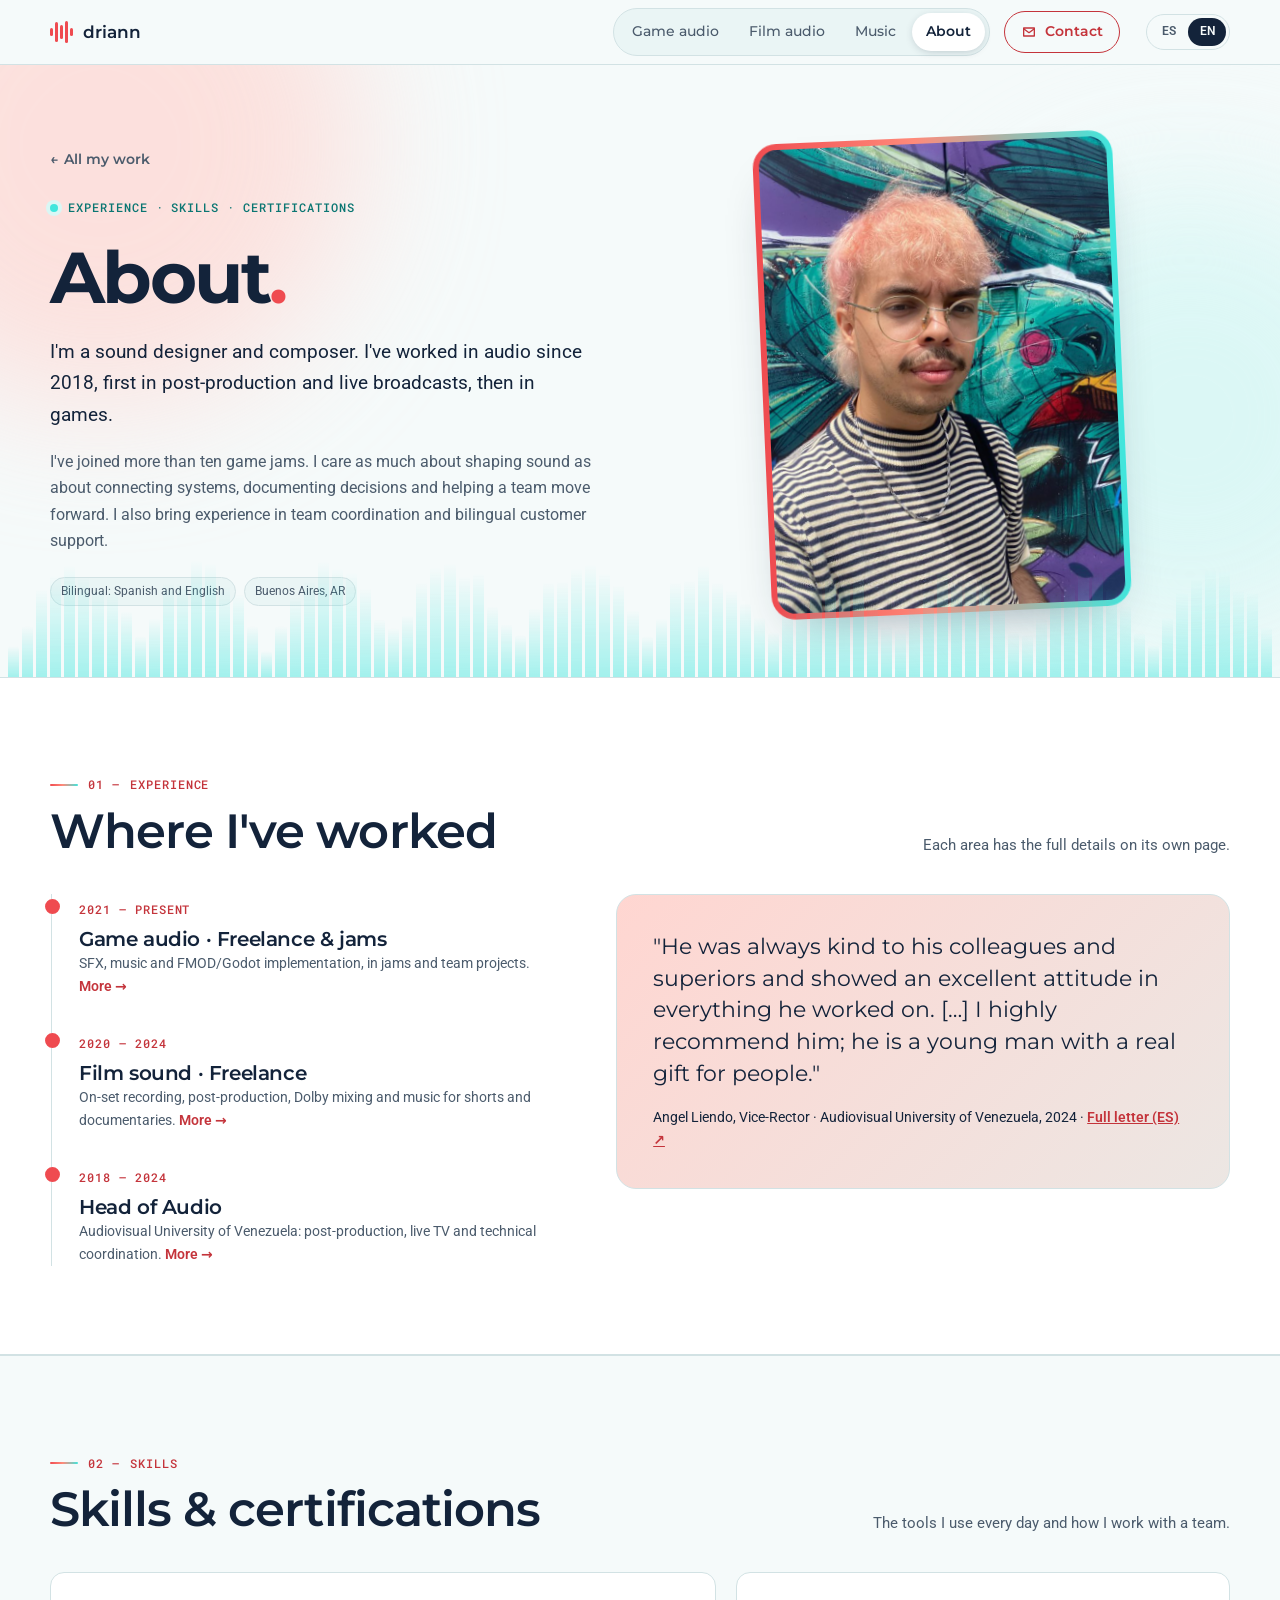
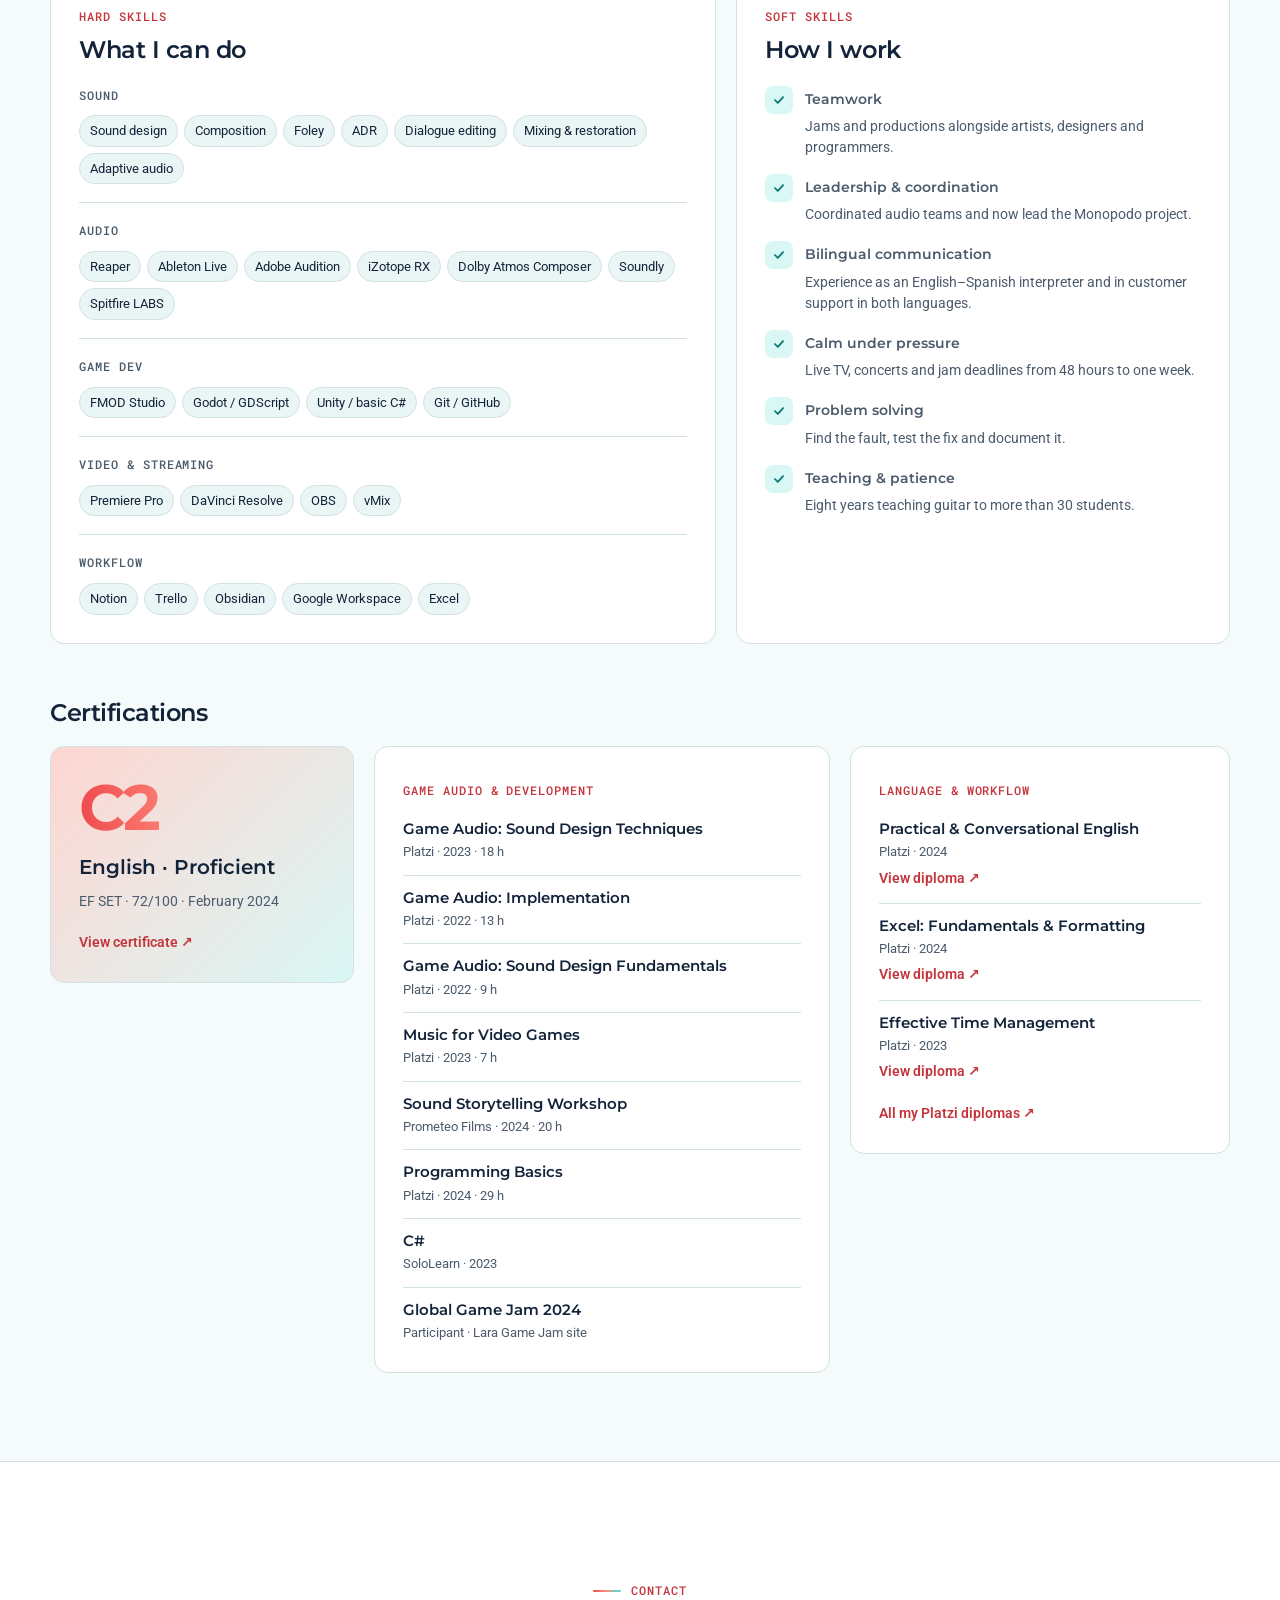
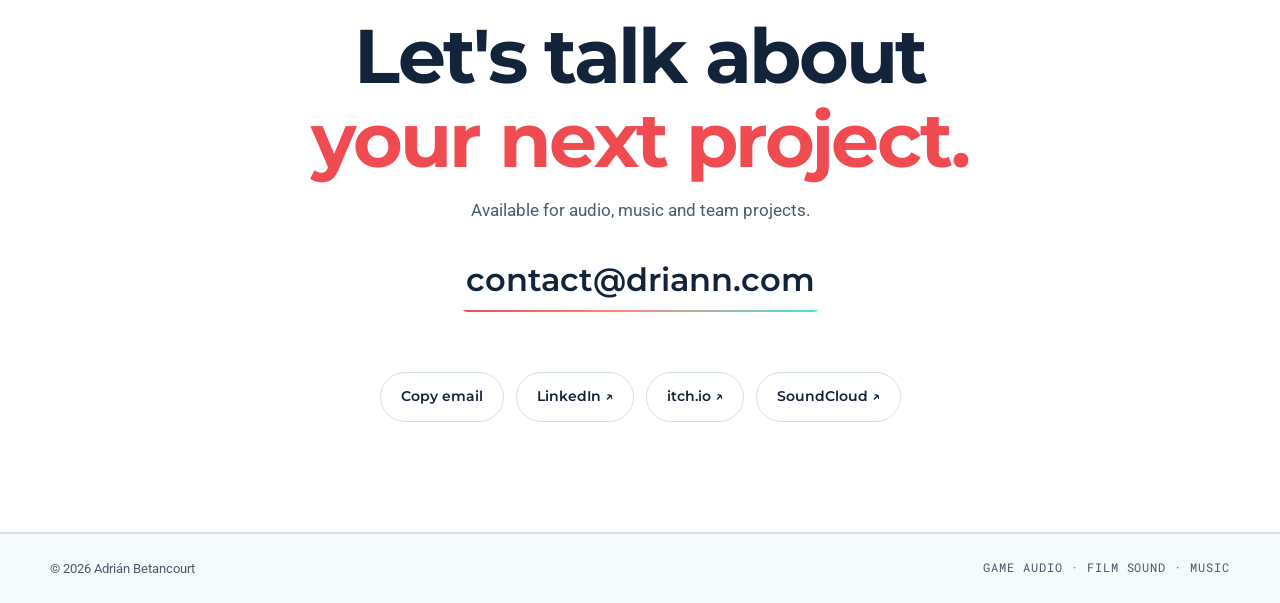
==== about/index.html @ 9e38b163 "Fix unverified award claim and freelance film dates Co-Authored-By: Claude Opus 5.5 <noreply@anthrop" ====
<!doctype html>
<html lang="es" data-lang="es">
<head>
<meta charset="utf-8">
<meta name="viewport" content="width=device-width, initial-scale=1">
<meta name="color-scheme" content="light">
<meta name="theme-color" content="#f5fafa">
<meta name="referrer" content="strict-origin-when-cross-origin">
<title>About — Adrián Betancourt</title>
<meta name="description" content="About Adrián Betancourt: sound designer and composer since 2018. Experience, skills and certifications.">
<meta property="og:title" content="About — Adrián Betancourt">
<meta property="og:description" content="Sound designer and composer: experience, skills and certifications.">
<meta property="og:image" content="https://driann.com/assets/adrian.jpg">
<meta property="og:type" content="profile">
<link rel="icon" href="data:image/svg+xml,%3Csvg xmlns='http://www.w3.org/2000/svg' viewBox='0 0 32 32'%3E%3Crect width='32' height='32' rx='7' fill='%23ef4b50'/%3E%3Cg fill='%23ffffff'%3E%3Crect x='7' y='13' width='3' height='6' rx='1.5'/%3E%3Crect x='12' y='8' width='3' height='16' rx='1.5'/%3E%3Crect x='17' y='11' width='3' height='10' rx='1.5'/%3E%3Crect x='22' y='14' width='3' height='4' rx='1.5'/%3E%3C/g%3E%3C/svg%3E">
<link rel="preconnect" href="https://fonts.googleapis.com">
<link rel="preconnect" href="https://fonts.gstatic.com" crossorigin>
<link href="https://fonts.googleapis.com/css2?family=Montserrat:wght@500;600;700;800&family=Roboto:wght@400;500;700&family=Roboto+Mono:wght@400;500&display=swap" rel="stylesheet">
<script>
  (function () {
    var lang;
    try { lang = localStorage.getItem('lang'); } catch (e) {}
    if (lang !== 'es' && lang !== 'en') lang = /^es/i.test(navigator.language || '') ? 'es' : 'en';
    document.documentElement.setAttribute('data-lang', lang);
    document.documentElement.setAttribute('lang', lang);
  })();
</script>
<link rel="stylesheet" href="../assets/site.css?v=20261028c">
<link rel="stylesheet" href="../assets/motion.css?v=20261028c">
</head>
<body>
<script>document.documentElement.classList.add('js');</script>
<a class="skip" href="#experience"><span class="es">Saltar al contenido</span><span class="en">Skip to content</span></a>

<header class="site-header">
  <div class="wrap header-inner">
    <a class="brand" href="../" aria-label="Adrián Betancourt — home">
      <span class="brand-mark" aria-hidden="true"><i style="height:40%"></i><i style="height:90%"></i><i style="height:60%"></i><i style="height:100%"></i><i style="height:35%"></i></span>
      driann
    </a>
    <div class="header-tools">
      <nav class="nav" id="nav" aria-label="Main">
        <div class="nav-pages">
          <a href="../game-audio/">Game audio</a>
          <a href="../film-audio/"><span class="es">Audio para cine</span><span class="en">Film audio</span></a>
          <a href="../music/"><span class="es">Música</span><span class="en">Music</span></a>
          <a href="../about/" aria-current="page"><span class="es">Sobre mí</span><span class="en">About</span></a>
        </div>
        <a class="nav-cta" href="#contact"><svg viewBox="0 0 24 24" aria-hidden="true"><path d="M4 6h16v12H4z" fill="none" stroke="currentColor" stroke-width="2" stroke-linejoin="round"/><path d="M4 7l8 6 8-6" fill="none" stroke="currentColor" stroke-width="2" stroke-linejoin="round"/></svg><span class="es">Contacto</span><span class="en">Contact</span></a>
      </nav>
      <div class="lang" role="group" aria-label="Language / Idioma">
        <button type="button" data-set-lang="es" aria-pressed="false">ES</button>
        <button type="button" data-set-lang="en" aria-pressed="false">EN</button>
      </div>
      <button class="menu-btn" type="button" aria-controls="nav" aria-expanded="false" aria-label="Menu"><span></span><span></span><span></span></button>
    </div>
  </div>
</header>

<main id="top">

  <div class="hero">
    <div class="wrap hero-grid about-hero">
      <div>
        <a class="back" href="../">← <span class="es">Todo mi trabajo</span><span class="en">All my work</span></a>
        <div class="page-head about-copy" style="padding:20px 0 0">
          <div class="eyebrow mono">Experience · Skills · Certifications</div>
          <h1><span class="es">Sobre mí</span><span class="en">About</span><span class="accent">.</span></h1>
          <p class="lead"><span class="es">Soy diseñador sonoro y compositor. Trabajo en audio desde 2018: primero en postproducción y transmisiones en vivo, y después en videojuegos.</span><span class="en">I'm a sound designer and composer. I've worked in audio since 2018, first in post-production and live broadcasts, then in games.</span></p>
          <p><span class="es">Participé en más de diez game jams. Me interesa tanto dar forma al sonido como conectar sistemas, documentar decisiones y ayudar a que un equipo avance. Además tengo experiencia en coordinación de equipos y atención al cliente bilingüe.</span><span class="en">I've joined more than ten game jams. I care as much about shaping sound as about connecting systems, documenting decisions and helping a team move forward. I also bring experience in team coordination and bilingual customer support.</span></p>
          <div class="facts">
            <span class="tag"><span class="es">Bilingüe: español e inglés</span><span class="en">Bilingual: Spanish and English</span></span>
            <span class="tag">Buenos Aires, AR</span>
          </div>
        </div>
      </div>
      <div>
        <figure class="portrait portrait-lg">
          <img src="../assets/adrian.jpg" width="720" height="960" alt="Adrián Betancourt, with pink hair and round glasses, in front of a colorful mural">
        </figure>
      </div>
    </div>
    <div class="wave" id="wave" aria-hidden="true"></div>
  </div>

  <!-- Experience -->
  <section id="experience" class="band">
    <div class="wrap">
      <div class="section-head reveal">
        <div>
          <span class="mono kicker">01 — <span class="es">Experiencia</span><span class="en">Experience</span></span>
          <h2><span class="es">Dónde he trabajado</span><span class="en">Where I've worked</span></h2>
        </div>
        <p><span class="es">Cada área tiene los detalles completos en su propia página.</span><span class="en">Each area has the full details on its own page.</span></p>
      </div>
      <div class="about">
        <div class="timeline">
          <div class="job reveal">
            <time class="mono"><span class="es">2021 — hoy</span><span class="en">2021 — present</span></time>
            <h3><span class="es">Audio para videojuegos · Freelance y jams</span><span class="en">Game audio · Freelance & jams</span></h3>
            <div class="org"><span class="es">SFX, música e implementación con FMOD y Godot, en jams y proyectos en equipo.</span><span class="en">SFX, music and FMOD/Godot implementation, in jams and team projects.</span> <a href="../game-audio/#experience" style="color:var(--accent-ink);font-weight:600;text-decoration:none"><span class="es">Ver más →</span><span class="en">More →</span></a></div>
          </div>
          <div class="job reveal">
            <time class="mono">2020 — 2024</time>
            <h3><span class="es">Sonido para cine · Freelance</span><span class="en">Film sound · Freelance</span></h3>
            <div class="org"><span class="es">Grabación en set, postproducción, mezcla Dolby y música para cortos y documentales.</span><span class="en">On-set recording, post-production, Dolby mixing and music for shorts and documentaries.</span> <a href="../film-audio/#experience" style="color:var(--accent-ink);font-weight:600;text-decoration:none"><span class="es">Ver más →</span><span class="en">More →</span></a></div>
          </div>
          <div class="job reveal">
            <time class="mono">2018 — 2024</time>
            <h3><span class="es">Jefe de Audio</span><span class="en">Head of Audio</span></h3>
            <div class="org"><span class="es">Universidad Audiovisual de Venezuela: postproducción, TV en vivo y coordinación técnica.</span><span class="en">Audiovisual University of Venezuela: post-production, live TV and technical coordination.</span> <a href="../film-audio/#experience" style="color:var(--accent-ink);font-weight:600;text-decoration:none"><span class="es">Ver más →</span><span class="en">More →</span></a></div>
          </div>
        </div>
        <div>
          <figure class="quote reveal" style="margin-top:0">
        <blockquote>
          <span class="es">«El trato con sus compañeros y superiores siempre fue amable y mostró una excelente disposición en todo cuanto desarrollaba. […] Lo recomiendo ampliamente, ya que es un joven con don de gente.»</span>
          <span class="en">"He was always kind to his colleagues and superiors and showed an excellent attitude in everything he worked on. […] I highly recommend him; he is a young man with a real gift for people."</span>
        </blockquote>
        <figcaption>
          <span class="es">Angel Liendo, Vicerrector · Universidad Audiovisual de Venezuela, 2024 · </span><span class="en">Angel Liendo, Vice-Rector · Audiovisual University of Venezuela, 2024 · </span>
          <a href="https://drive.google.com/file/d/1dNSRsVSnnZtnG9VpDo7w1AXEGUKHSeKX/view?usp=sharing" target="_blank" rel="noopener"><span class="es">Carta completa ↗</span><span class="en">Full letter (ES) ↗</span></a>
        </figcaption>
      </figure>
        </div>
      </div>
    </div>
  </section>

  <!-- Skills & certifications -->
  <section id="skills">
    <div class="wrap">
      <div class="section-head reveal">
        <div>
          <span class="mono kicker">02 — <span class="es">Habilidades</span><span class="en">Skills</span></span>
          <h2><span class="es">Habilidades y certificaciones</span><span class="en">Skills & certifications</span></h2>
        </div>
        <p><span class="es">Las herramientas que uso a diario y cómo trabajo con un equipo.</span><span class="en">The tools I use every day and how I work with a team.</span></p>
      </div>

      <div class="skillset">
        <div class="panel reveal">
          <span class="mono kicker"><span class="es">Técnicas</span><span class="en">Hard skills</span></span>
          <h3><span class="es">Lo que sé hacer</span><span class="en">What I can do</span></h3>
          <div class="skill-group"><h4 class="mono"><span class="es">Sonido</span><span class="en">Sound</span></h4><div class="tags"><span class="tag"><span class="es">Diseño sonoro</span><span class="en">Sound design</span></span><span class="tag"><span class="es">Composición</span><span class="en">Composition</span></span><span class="tag">Foley</span><span class="tag">ADR</span><span class="tag"><span class="es">Edición de diálogos</span><span class="en">Dialogue editing</span></span><span class="tag"><span class="es">Mezcla y restauración</span><span class="en">Mixing & restoration</span></span><span class="tag"><span class="es">Audio adaptativo</span><span class="en">Adaptive audio</span></span></div></div>
          <div class="skill-group"><h4 class="mono">Audio</h4><div class="tags"><span class="tag">Reaper</span><span class="tag">Ableton Live</span><span class="tag">Adobe Audition</span><span class="tag">iZotope RX</span><span class="tag">Dolby Atmos Composer</span><span class="tag">Soundly</span><span class="tag">Spitfire LABS</span></div></div>
          <div class="skill-group"><h4 class="mono"><span class="es">Videojuegos</span><span class="en">Game dev</span></h4><div class="tags"><span class="tag">FMOD Studio</span><span class="tag">Godot / GDScript</span><span class="tag"><span class="es">Unity / C# básico</span><span class="en">Unity / basic C#</span></span><span class="tag">Git / GitHub</span></div></div>
          <div class="skill-group"><h4 class="mono"><span class="es">Video y streaming</span><span class="en">Video & streaming</span></h4><div class="tags"><span class="tag">Premiere Pro</span><span class="tag">DaVinci Resolve</span><span class="tag">OBS</span><span class="tag">vMix</span></div></div>
          <div class="skill-group"><h4 class="mono"><span class="es">Organización</span><span class="en">Workflow</span></h4><div class="tags"><span class="tag">Notion</span><span class="tag">Trello</span><span class="tag">Obsidian</span><span class="tag">Google Workspace</span><span class="tag">Excel</span></div></div>
        </div>

        <div class="panel reveal">
          <span class="mono kicker"><span class="es">Blandas</span><span class="en">Soft skills</span></span>
          <h3><span class="es">Cómo trabajo</span><span class="en">How I work</span></h3>
          <ul class="soft">
            <li><b><span class="es">Trabajo en equipo</span><span class="en">Teamwork</span></b><span><span class="es">Jams y producciones junto a artistas, diseñadores y programadores.</span><span class="en">Jams and productions alongside artists, designers and programmers.</span></span></li>
            <li><b><span class="es">Liderazgo y coordinación</span><span class="en">Leadership & coordination</span></b><span><span class="es">Coordiné equipos de audio y hoy lidero el proyecto Monopodo.</span><span class="en">Coordinated audio teams and now lead the Monopodo project.</span></span></li>
            <li><b><span class="es">Comunicación bilingüe</span><span class="en">Bilingual communication</span></b><span><span class="es">Experiencia como intérprete inglés–español y en atención al cliente en ambos idiomas.</span><span class="en">Experience as an English–Spanish interpreter and in customer support in both languages.</span></span></li>
            <li><b><span class="es">Trabajo bajo presión</span><span class="en">Calm under pressure</span></b><span><span class="es">TV en vivo, conciertos y plazos de jam de 48 horas a una semana.</span><span class="en">Live TV, concerts and jam deadlines from 48 hours to one week.</span></span></li>
            <li><b><span class="es">Resolución de problemas</span><span class="en">Problem solving</span></b><span><span class="es">Encontrar la falla, probar y dejar documentada la solución.</span><span class="en">Find the fault, test the fix and document it.</span></span></li>
            <li><b><span class="es">Enseñanza y paciencia</span><span class="en">Teaching & patience</span></b><span><span class="es">Ocho años dando clases de guitarra a más de 30 alumnos.</span><span class="en">Eight years teaching guitar to more than 30 students.</span></span></li>
          </ul>
        </div>
      </div>

      <h3 class="certs-head reveal"><span class="es">Certificaciones</span><span class="en">Certifications</span></h3>
      <div class="certs">
        <div class="cert-main reveal">
          <span class="level">C2</span>
          <h4><span class="es">Inglés · Proficient</span><span class="en">English · Proficient</span></h4>
          <p><span class="es">EF SET · 72/100 · febrero 2024</span><span class="en">EF SET · 72/100 · February 2024</span></p>
          <a href="https://cert.efset.org/Z4a9Xi" target="_blank" rel="noopener"><span class="es">Ver certificado ↗</span><span class="en">View certificate ↗</span></a>
        </div>

        <div class="panel reveal">
          <span class="mono kicker"><span class="es">Audio y desarrollo de juegos</span><span class="en">Game audio & development</span></span>
          <ul class="cert-list" style="margin-top:16px">
            <li><b><span class="es">Audio para videojuegos: Técnicas de diseño sonoro</span><span class="en">Game Audio: Sound Design Techniques</span></b><span class="meta">Platzi · 2023 · 18 h</span></li>
            <li><b><span class="es">Audio para videojuegos: Implementación</span><span class="en">Game Audio: Implementation</span></b><span class="meta">Platzi · 2022 · 13 h</span></li>
            <li><b><span class="es">Audio para videojuegos: Fundamentos de diseño sonoro</span><span class="en">Game Audio: Sound Design Fundamentals</span></b><span class="meta">Platzi · 2022 · 9 h</span></li>
            <li><b><span class="es">Música para videojuegos</span><span class="en">Music for Video Games</span></b><span class="meta">Platzi · 2023 · 7 h</span></li>
            <li><b><span class="es">Taller de Narrativa Sonora</span><span class="en">Sound Storytelling Workshop</span></b><span class="meta">Prometeo Films · 2024 · 20 h</span></li>
            <li><b><span class="es">Programación Básica</span><span class="en">Programming Basics</span></b><span class="meta">Platzi · 2024 · 29 h</span></li>
            <li><b>C#</b><span class="meta">SoloLearn · 2023</span></li>
            <li><b>Global Game Jam 2024</b><span class="meta"><span class="es">Participación · sede Lara Game Jam</span><span class="en">Participant · Lara Game Jam site</span></span></li>
          </ul>
        </div>

        <div class="panel reveal">
          <span class="mono kicker"><span class="es">Idiomas y organización</span><span class="en">Language & workflow</span></span>
          <ul class="cert-list" style="margin-top:16px">
            <li><b><span class="es">Inglés Práctico y Conversacional</span><span class="en">Practical & Conversational English</span></b><span class="meta">Platzi · 2024</span><a href="https://platzi.com/p/drianbetancourt/curso/10332-ingles-conversacional/diploma/detalle/" target="_blank" rel="noopener"><span class="es">Ver diploma ↗</span><span class="en">View diploma ↗</span></a></li>
            <li><b><span class="es">Excel: Fundamentos y Formato</span><span class="en">Excel: Fundamentals & Formatting</span></b><span class="meta">Platzi · 2024</span><a href="https://platzi.com/p/drianbetancourt/curso/3639-excel-intro/diploma/detalle/" target="_blank" rel="noopener"><span class="es">Ver diploma ↗</span><span class="en">View diploma ↗</span></a></li>
            <li><b><span class="es">Gestión Efectiva del Tiempo</span><span class="en">Effective Time Management</span></b><span class="meta">Platzi · 2023</span><a href="https://platzi.com/p/drianbetancourt/curso/1749-course/diploma/detalle/" target="_blank" rel="noopener"><span class="es">Ver diploma ↗</span><span class="en">View diploma ↗</span></a></li>
          </ul>
          <p class="muted" style="margin:18px 0 0;font-size:14px"><a href="https://platzi.com/p/drianbetancourt/" target="_blank" rel="noopener" style="color:var(--accent-ink);font-weight:600;text-decoration:none"><span class="es">Todos mis diplomas en Platzi ↗</span><span class="en">All my Platzi diplomas ↗</span></a></p>
        </div>
      </div>
    </div>
  </section>

  <!-- Contact -->
  <section id="contact" class="band contact">
    <div class="wrap reveal">
      <span class="mono kicker"><span class="es">Contacto</span><span class="en">Contact</span></span>
      <h2><span class="es">Hablemos de tu<br><span class="accent">próximo proyecto.</span></span><span class="en">Let's talk about<br><span class="accent">your next project.</span></span></h2>
      <p><span class="es">Disponible para audio, música y proyectos en equipo.</span><span class="en">Available for audio, music and team projects.</span></p>
      <a class="email-big" href="mailto:contact@driann.com">contact@driann.com</a>
      <div class="copy-status" id="copy-status" aria-live="polite"></div>
      <div class="actions">
        <button class="btn" type="button" id="copy-email"><span class="es">Copiar email</span><span class="en">Copy email</span></button>
        <a class="btn" href="https://www.linkedin.com/in/driann" target="_blank" rel="noopener">LinkedIn ↗</a>
        <a class="btn" href="https://driann.itch.io" target="_blank" rel="noopener">itch.io ↗</a>
        <a class="btn" href="https://soundcloud.com/driann-yea" target="_blank" rel="noopener">SoundCloud ↗</a>
      </div>
    </div>
  </section>
</main>

<footer>
  <div class="wrap">
    <span>© <span id="year">2026</span> Adrián Betancourt</span>
    <span class="mono">Game audio · Film sound · Music</span>
  </div>
</footer>

<script src="../assets/site.js?v=20261028c"></script>
<script src="../assets/motion.js?v=20261028c"></script>
</body>
</html>
---- assets/site.css ----
:root {
  --bg: #f5fafa;
  --surface: #ffffff;
  --surface-2: #eaf5f5;
  --line: #d2e2e4;
  --line-strong: #9fb7bb;
  --text: #13233a;
  --muted: #4b5b6c;
  --accent: #ef4b50;        /* coral: fills and large display text */
  --accent-ink: #c4343b;    /* darker coral: small text and links on light backgrounds */
  --accent-soft: rgba(239, 75, 80, .10);
  --pink: #ffd6d1;
  --cyan: #3fe6dd;          /* decorative fills only */
  --cyan-ink: #0a7672;      /* readable cyan for text */
  --cyan-soft: #d9f7f5;
  --font-main: Montserrat, system-ui, sans-serif;
  --font-body: Roboto, system-ui, sans-serif;
  --font-mono: "Roboto Mono", ui-monospace, monospace;
  --max: 1180px;
  --radius: 14px;
}
* { box-sizing: border-box; }
html { scroll-behavior: smooth; scroll-padding-top: 76px; }
body {
  margin: 0;
  background: var(--bg);
  color: var(--text);
  font-family: var(--font-body);
  font-size: 17px;
  line-height: 1.65;
  -webkit-font-smoothing: antialiased;
}
img { max-width: 100%; display: block; }
a { color: inherit; }
button { font: inherit; color: inherit; cursor: pointer; }
:focus-visible { outline: 2px solid var(--cyan-ink); outline-offset: 3px; border-radius: 4px; }
::selection { background: var(--pink); color: var(--text); }

html[data-lang="es"] .en, html[data-lang="en"] .es { display: none !important; }

.wrap { width: min(var(--max), 100% - 32px); margin-inline: auto; }
.mono { font-family: var(--font-mono); font-size: 12px; letter-spacing: .08em; text-transform: uppercase; }
.muted { color: var(--muted); }
h1, h2, h3 { font-family: var(--font-main); line-height: 1.1; margin: 0; letter-spacing: -.02em; }
.skip { position: absolute; left: 12px; top: -60px; background: var(--text); color: #fff; padding: 8px 14px; z-index: 100; border-radius: 6px; }
.skip:focus { top: 12px; }

/* Header */
.site-header {
  position: sticky; top: 0; z-index: 50;
  background: rgba(245, 250, 250, .88);
  backdrop-filter: blur(12px);
  border-bottom: 1px solid var(--line);
}
.header-inner { display: flex; align-items: center; justify-content: space-between; height: 64px; gap: 16px; }
.brand { display: flex; align-items: center; gap: 10px; text-decoration: none; font-family: var(--font-main); font-weight: 600; font-size: 17px; }
.brand-mark { display: flex; align-items: center; gap: 2px; height: 22px; }
.brand-mark i { display: block; width: 3px; border-radius: 2px; background: var(--accent); }
.nav { display: flex; align-items: center; gap: 26px; }
.nav a { font-family: var(--font-main); font-weight: 500; text-decoration: none; font-size: 14px; color: var(--muted); transition: color .2s; }
.nav a:hover { color: var(--text); }
.lang { display: flex; border: 1px solid var(--line); border-radius: 999px; padding: 3px; }
.lang button { background: none; border: 0; padding: 4px 10px; border-radius: 999px; font-size: 12px; font-weight: 600; color: var(--muted); }
.lang button[aria-pressed="true"] { background: var(--text); color: var(--bg); }
.menu-btn { display: none; background: none; border: 1px solid var(--line); border-radius: 8px; width: 40px; height: 36px; }
.menu-btn span { display: block; width: 16px; height: 2px; background: var(--text); margin: 3px auto; border-radius: 2px; }

/* Hero */
.hero { position: relative; padding: 72px 0 64px; overflow: hidden; }
.hero-grid { display: grid; grid-template-columns: 1fr 1.05fr; gap: 56px; align-items: center; }
.eyebrow { display: inline-flex; align-items: center; gap: 10px; color: var(--cyan-ink); font-weight: 500; }
.eyebrow::before { content: ""; width: 8px; height: 8px; border-radius: 50%; background: var(--cyan); box-shadow: 0 0 0 4px var(--cyan-soft); }
.hero h1 { font-size: clamp(44px, 6.4vw, 84px); font-weight: 700; margin: 20px 0 18px; letter-spacing: -.035em; }
.hero h1 .accent { color: var(--accent); }
.hero-lead { font-size: 18px; color: var(--muted); max-width: 520px; margin: 0; }
.hero-lead strong { color: var(--text); font-weight: 500; }
.actions { display: flex; flex-wrap: wrap; gap: 12px; margin-top: 30px; }
.btn { font-family: var(--font-main);
  display: inline-flex; align-items: center; gap: 10px;
  padding: 12px 20px; border-radius: 999px;
  font-weight: 600; font-size: 14px; text-decoration: none;
  border: 1px solid var(--line); background: var(--surface);
  transition: transform .2s, background .2s, border-color .2s;
}
.btn:hover { transform: translateY(-2px); border-color: var(--line-strong); }
.btn.primary { background: var(--accent-ink); border-color: var(--accent-ink); color: #fff; }
.btn.primary:hover { background: #a92a31; }
.hero-meta { display: flex; flex-wrap: wrap; gap: 8px 22px; margin-top: 30px; color: var(--muted); font-size: 13px; }

.wave { position: absolute; left: 0; right: 0; bottom: 0; height: 120px; display: flex; align-items: flex-end; gap: 3px; opacity: .45; pointer-events: none; padding-inline: 8px; }
.wave i { flex: 1; background: linear-gradient(to top, var(--cyan), transparent); border-radius: 3px 3px 0 0; transform-origin: bottom; animation: pulse 1.8s ease-in-out infinite alternate; }
@keyframes pulse { from { transform: scaleY(.25); } to { transform: scaleY(1); } }

/* Video (click-to-load) */
.video {
  position: relative; display: block; width: 100%; aspect-ratio: 16 / 9;
  border-radius: var(--radius); overflow: hidden; border: 1px solid var(--line);
  background: #000 center / cover no-repeat; padding: 0;
}
.video::after { content: ""; position: absolute; inset: 0; background: linear-gradient(to top, rgba(19,35,58,.35), transparent 40%); transition: opacity .2s; }
/* Play control: a small label in the corner instead of a big centred circle */
.video .play {
  position: absolute; z-index: 1; left: 12px; bottom: 12px;
  display: inline-flex; align-items: center; gap: 8px; padding: 7px 12px 7px 10px; border-radius: 8px;
  background: rgba(19, 35, 58, .82); color: #fff;
  font-family: var(--font-main); font-size: 13px; font-weight: 600; letter-spacing: .01em; line-height: 1;
  transition: background-color .25s, transform .25s;
}
.video .play svg { width: 12px; height: 12px; fill: currentColor; }
html[data-lang="es"] .video .play::after { content: "Ver video"; }
html[data-lang="en"] .video .play::after { content: "Watch"; }
.video:hover .play, .video:focus-visible .play { background: var(--accent-ink); transform: translateY(-2px); }
.video .video-label { position: absolute; z-index: 1; left: 16px; bottom: 14px; font-size: 12px; color: #fff; text-align: left; }
.video iframe { position: absolute; inset: 0; width: 100%; height: 100%; border: 0; }
.video.loaded::after { opacity: 0; }
.hero-video { box-shadow: 0 30px 70px -30px rgba(10, 118, 114, .45); }

/* Sections */
section { padding: 88px 0; }
.section-head { display: flex; justify-content: space-between; align-items: end; gap: 24px; margin-bottom: 36px; }
.section-head h2 { font-size: clamp(32px, 4vw, 48px); font-weight: 600; margin-top: 10px; }
.section-head p { max-width: 380px; margin: 0; color: var(--muted); font-size: 15px; }
.kicker { color: var(--accent-ink); font-weight: 500; }
.band { background: var(--surface); border-block: 1px solid var(--line); }

/* Featured */
.featured {
  display: grid; grid-template-columns: 1.15fr 1fr; gap: 0;
  border: 1px solid var(--line); border-radius: 20px; overflow: hidden; background: var(--surface);
}
.featured-media { position: relative; min-height: 360px; background: #000; }
.featured-media img { width: 100%; height: 100%; object-fit: cover; }
.featured-media .badge { position: absolute; left: 16px; top: 16px; }
.featured-body { padding: 36px; display: flex; flex-direction: column; gap: 14px; }
.featured-body h3 { font-size: 40px; font-weight: 700; }
.featured-body p { margin: 0; color: var(--muted); font-size: 15px; }
.badge { display: inline-flex; align-items: center; gap: 8px; background: rgba(255,255,255,.94); border: 1px solid var(--line); color: var(--cyan-ink); padding: 6px 12px; border-radius: 999px; font-size: 11px; font-weight: 500; }
.badge::before { content: ""; width: 6px; height: 6px; border-radius: 50%; background: var(--cyan-ink); }
.role { font-size: 14px; color: var(--text) !important; font-weight: 500; }
.role b { color: var(--accent-ink); font-weight: 600; }
.tags { display: flex; flex-wrap: wrap; gap: 6px; }
.tag { font-size: 12px; padding: 4px 10px; border-radius: 999px; background: var(--surface-2); border: 1px solid var(--line); color: var(--muted); text-decoration: none; }
details { border-top: 1px solid var(--line); padding-top: 12px; }
summary { cursor: pointer; font-size: 14px; font-weight: 600; }
details ul { margin: 10px 0 0; padding-left: 18px; color: var(--muted); font-size: 14px; }
details li { margin: 4px 0; }
.links { display: flex; flex-wrap: wrap; gap: 18px; margin-top: auto; padding-top: 6px; }
.links a { font-size: 14px; font-weight: 600; color: var(--accent-ink); text-decoration: none; }
.links a:hover { text-decoration: underline; text-underline-offset: 4px; }

/* Project grid */
.grid { display: grid; grid-template-columns: repeat(3, 1fr); gap: 20px; margin-top: 20px; }
.card {
  display: flex; flex-direction: column; background: var(--surface); border: 1px solid var(--line);
  border-radius: var(--radius); overflow: hidden; transition: transform .25s, border-color .25s;
}
.card:hover { transform: translateY(-4px); border-color: var(--line-strong); box-shadow: 0 16px 40px -24px rgba(19, 35, 58, .35); }
.card .video, .card .thumb { border-radius: 0; border: 0; border-bottom: 1px solid var(--line); }
.thumb { aspect-ratio: 16 / 9; width: 100%; height: auto; object-fit: cover; background: #000; }
.thumb-art {
  aspect-ratio: 16 / 9; display: flex; align-items: center; justify-content: center; position: relative;
  border-bottom: 1px solid var(--line); overflow: hidden;
  background: radial-gradient(circle at 25% 20%, var(--c1, var(--pink)), transparent 65%), radial-gradient(circle at 80% 90%, var(--c2, var(--cyan-soft)), transparent 60%), var(--surface-2);
}
.thumb-art span { font-family: var(--font-main); font-size: 26px; font-weight: 700; text-align: center; padding: 0 20px; line-height: 1.1; color: var(--text); }
.card-body { padding: 20px; display: flex; flex-direction: column; gap: 10px; flex: 1; }
.card-top { display: flex; justify-content: space-between; gap: 12px; color: var(--muted); font-size: 11px; }
.card h3 { font-size: 22px; font-weight: 600; }
.card p { margin: 0; font-size: 14px; color: var(--muted); }

/* Film + music */
.split { display: grid; grid-template-columns: 1.2fr 1fr; gap: 48px; align-items: center; }
.split h3 { font-size: 34px; font-weight: 600; margin: 10px 0 12px; }
.split p { color: var(--muted); margin: 0 0 14px; font-size: 15px; }
.disciplines { display: grid; grid-template-columns: repeat(3, 1fr); gap: 20px; margin-top: 56px; }
.discipline { border-top: 1px solid var(--line); padding-top: 18px; }
.discipline h4 { font-family: var(--font-main); font-size: 18px; margin: 8px 0 6px; font-weight: 600; }
.discipline p { margin: 0; color: var(--muted); font-size: 14px; }
.soundcloud { margin-top: 56px; border-radius: var(--radius); overflow: hidden; border: 1px solid var(--line); background: var(--bg); }
.soundcloud iframe { display: block; width: 100%; border: 0; }
.music-head { display: flex; justify-content: space-between; align-items: center; gap: 16px; padding: 18px 20px; border-bottom: 1px solid var(--line); }
.music-head h3 { font-size: 20px; }

/* About / experience */
.about { display: grid; grid-template-columns: .9fr 1.1fr; gap: 64px; }
.about-copy h2 { font-size: clamp(32px, 4vw, 48px); font-weight: 600; margin: 10px 0 22px; }
.about-copy p { color: var(--muted); font-size: 16px; }
.about-copy p.lead { color: var(--text); font-size: 19px; }
.facts { display: flex; flex-wrap: wrap; gap: 8px; margin-top: 22px; }
.timeline { border-left: 1px solid var(--line); padding-left: 28px; display: flex; flex-direction: column; gap: 30px; }
.job { position: relative; }
.job::before { content: ""; position: absolute; left: -33px; top: 6px; width: 9px; height: 9px; border-radius: 50%; background: var(--bg); border: 2px solid var(--accent); }
.job time { color: var(--accent-ink); font-weight: 500; }
.job h3 { font-size: 20px; font-weight: 600; margin: 6px 0 2px; }
.job .org { color: var(--muted); font-size: 14px; }
.job ul { margin: 10px 0 0; padding-left: 18px; color: var(--muted); font-size: 14px; }
.job li { margin: 5px 0; }

/* Skills & certifications */
#skills { border-top: 1px solid var(--line); }
.skillset { display: grid; grid-template-columns: 1.35fr 1fr; gap: 20px; }
.panel { background: var(--surface); border: 1px solid var(--line); border-radius: var(--radius); padding: 28px; }
.panel > h3 { font-size: 24px; font-weight: 600; margin: 8px 0 22px; }
.skill-group + .skill-group { margin-top: 18px; padding-top: 18px; border-top: 1px solid var(--line); }
.skill-group h4 { margin: 0 0 10px; color: var(--muted); font-weight: 500; }
.skill-group .tag { font-size: 13px; color: var(--text); }
.soft { list-style: none; margin: 0; padding: 0; display: flex; flex-direction: column; gap: 16px; }
.soft li { display: grid; grid-template-columns: 28px 1fr; gap: 4px 12px; }
.soft li::before { content: ""; grid-row: span 2; width: 28px; height: 28px; border-radius: 8px; background: var(--cyan-soft) url("data:image/svg+xml,%3Csvg xmlns='http://www.w3.org/2000/svg' viewBox='0 0 24 24' fill='none' stroke='%230a7672' stroke-width='3' stroke-linecap='round' stroke-linejoin='round'%3E%3Cpath d='M5 12l5 5 9-10'/%3E%3C/svg%3E") center / 14px no-repeat; }
.soft b { font-family: var(--font-main); font-weight: 600; font-size: 16px; }
.soft span { color: var(--muted); font-size: 14px; line-height: 1.5; }
.certs-head { margin: 56px 0 20px; font-size: 24px; font-weight: 600; }
.certs { display: grid; grid-template-columns: .8fr 1.2fr 1fr; gap: 20px; align-items: start; }
.cert-main { display: flex; flex-direction: column; gap: 6px; padding: 28px; border-radius: var(--radius); border: 1px solid var(--line); background: linear-gradient(135deg, var(--pink), var(--cyan-soft)); }
.cert-main .level { font-family: var(--font-main); font-size: 64px; font-weight: 700; line-height: 1; color: var(--accent); letter-spacing: -.03em; }
.cert-main h4 { font-family: var(--font-main); font-size: 20px; font-weight: 600; margin: 6px 0 0; }
.cert-main p { margin: 0; color: var(--muted); font-size: 14px; }
.cert-main a, .cert-list a { font-size: 14px; font-weight: 600; color: var(--accent-ink); text-decoration: none; }
.cert-main a { margin-top: 12px; }
.cert-main a:hover, .cert-list a:hover { text-decoration: underline; text-underline-offset: 4px; }
.cert-list { list-style: none; margin: 0; padding: 0; }
.cert-list li { padding: 12px 0; border-bottom: 1px solid var(--line); }
.cert-list li:first-child { padding-top: 0; }
.cert-list li:last-child { border-bottom: 0; padding-bottom: 0; }
.cert-list b { display: block; font-family: var(--font-main); font-weight: 600; font-size: 15px; line-height: 1.35; }
.cert-list span.meta { display: block; color: var(--muted); font-size: 13px; margin-top: 2px; }

.quote { margin: 64px 0 0; padding: 36px; border-radius: 20px; background: linear-gradient(135deg, var(--pink), var(--cyan-soft)); border: 1px solid var(--line); }
.quote blockquote { margin: 0; font-family: var(--font-main); font-size: clamp(18px, 2vw, 22px); line-height: 1.45; }
.quote figcaption { margin-top: 16px; color: var(--muted); font-size: 14px; }
.quote figcaption { color: var(--text); }
.quote figcaption a { color: var(--accent-ink); font-weight: 600; }

/* Contact */
.contact { text-align: center; padding: 110px 0; }
.contact h2 { font-size: clamp(40px, 6vw, 76px); font-weight: 700; letter-spacing: -.035em; margin: 14px 0; }
.contact h2 .accent { color: var(--accent); }
.contact p { color: var(--muted); max-width: 520px; margin: 0 auto; }
.contact .actions { justify-content: center; }
.email-big { display: inline-block; margin-top: 28px; font-family: var(--font-main); font-size: clamp(22px, 3vw, 32px); font-weight: 600; text-decoration: none; border-bottom: 2px solid var(--accent); padding-bottom: 2px; }
.copy-status { min-height: 22px; margin-top: 8px; font-size: 14px; color: var(--cyan-ink); font-weight: 500; }

footer { border-top: 1px solid var(--line); padding: 24px 0; color: var(--muted); font-size: 13px; }
footer .wrap { display: flex; justify-content: space-between; gap: 12px; flex-wrap: wrap; }

/* Reveal */
.js .reveal { transform: translateY(12px); transition: transform .5s ease; }
.js .reveal.in { transform: none; }

@media (max-width: 960px) {
  .hero-grid, .featured, .split, .about { grid-template-columns: 1fr; }
  .hero-grid { gap: 36px; }
  .grid { grid-template-columns: repeat(2, 1fr); }
  .skillset { grid-template-columns: 1fr; }
  .certs { grid-template-columns: 1fr 1fr; }
  .cert-main { grid-column: 1 / -1; }
  .featured-media { min-height: 0; aspect-ratio: 16 / 9; }
  .about { gap: 40px; }
}
@media (max-width: 720px) {
  .menu-btn { display: block; }
  .nav { position: absolute; top: 64px; left: 0; right: 0; flex-direction: column; align-items: stretch; gap: 0; background: var(--bg); border-bottom: 1px solid var(--line); display: none; padding: 8px 16px 16px; }
  .nav.open { display: flex; }
  .nav a { padding: 12px 0; border-bottom: 1px solid var(--line); font-size: 16px; }
  .header-tools { display: flex; align-items: center; gap: 10px; }
  section { padding: 64px 0; }
  .hero { padding: 44px 0 56px; }
  .section-head { flex-direction: column; align-items: start; }
  .grid, .certs, .disciplines { grid-template-columns: 1fr; }
  .featured-body, .panel { padding: 24px; }
  .featured-body h3 { font-size: 32px; }
  .quote { padding: 24px; }
}
@media (min-width: 721px) { .header-tools { display: flex; align-items: center; gap: 26px; } }
@media (prefers-reduced-motion: reduce) {
  html { scroll-behavior: auto; }
  .wave i { animation: none; transform: scaleY(.6); }
  .js .reveal { transform: none; transition: none; }
  .btn, .card { transition: none; }
}

/* Multi-page: current nav item, hub path cards, area page header */
.nav a[aria-current="page"] { color: var(--text); font-weight: 600; box-shadow: inset 0 -2px 0 var(--accent); }
.paths { display: grid; grid-template-columns: repeat(3, 1fr); gap: 20px; }
.path {
  display: flex; flex-direction: column; text-decoration: none; background: var(--surface);
  border: 1px solid var(--line); border-radius: 20px; overflow: hidden; transition: transform .25s, border-color .25s, box-shadow .25s;
}
.path:hover { transform: translateY(-4px); border-color: var(--line-strong); box-shadow: 0 20px 50px -28px rgba(19, 35, 58, .4); }
.path img { aspect-ratio: 16 / 9; width: 100%; height: auto; object-fit: cover; }
.path-body { padding: 28px; display: flex; flex-direction: column; gap: 10px; }
.path-body h3 { font-size: 30px; font-weight: 700; }
.path-body p { margin: 0; color: var(--muted); font-size: 15px; }
.path-cta { margin-top: 6px; font-family: var(--font-main); font-weight: 600; font-size: 15px; color: var(--accent-ink); }
.path:hover .path-cta { text-decoration: underline; text-underline-offset: 4px; }
.page-head { padding: 64px 0 8px; }
.page-head h1 { font-size: clamp(40px, 6vw, 72px); font-weight: 700; letter-spacing: -.035em; margin: 18px 0 16px; }
.page-head h1 .accent { color: var(--accent); }
.page-head .hero-lead { max-width: 640px; }
.page-head + section { padding-top: 48px; }
.back { display: inline-flex; align-items: center; gap: 6px; font-family: var(--font-main); font-weight: 600; font-size: 14px; color: var(--muted); text-decoration: none; }
.back:hover { color: var(--text); }
.tool-row { display: grid; grid-template-columns: repeat(3, 1fr); gap: 20px; margin-top: 56px; }
.tool-row .panel h4 { margin: 0 0 12px; color: var(--muted); font-weight: 500; }
.tool-row .tag { font-size: 13px; color: var(--text); }
.single-col { max-width: 760px; }
@media (max-width: 960px) { .tool-row { grid-template-columns: 1fr 1fr; } .paths { grid-template-columns: 1fr; } }
@media (max-width: 720px) { .paths, .tool-row { grid-template-columns: 1fr; } .path-body { padding: 22px; } .page-head { padding-top: 40px; } }
/* Music page: track cards with SoundCloud players */
.tracks { display: grid; grid-template-columns: repeat(3, 1fr); gap: 20px; }
.track { display: flex; flex-direction: column; gap: 10px; background: var(--surface); border: 1px solid var(--line); border-radius: var(--radius); padding: 20px; }
.band .track { background: var(--bg); }
.track-top { display: flex; justify-content: space-between; gap: 12px; color: var(--muted); font-size: 11px; }
.track h3 { font-size: 22px; font-weight: 600; }
.track p { margin: 0; font-size: 14px; color: var(--muted); }
.track p b { color: var(--text); font-weight: 600; }
.track iframe { display: block; width: 100%; border: 0; border-radius: 10px; margin-top: 4px; background: var(--surface-2); }
.hero-player iframe { display: block; width: 100%; border: 0; }
@media (max-width: 960px) { .tracks { grid-template-columns: 1fr 1fr; } }
@media (max-width: 720px) { .tracks { grid-template-columns: 1fr; } }

/* Game audio page: compact list of smaller jam entries */
.more-jams { margin-top: 48px; }
.more-jams h3 { font-size: 22px; font-weight: 600; margin-bottom: 12px; }
.more-jams ul { list-style: none; margin: 0; padding: 0; border-top: 1px solid var(--line); }
.more-jams li {
  display: grid; grid-template-columns: 1.2fr 1fr 1.5fr 48px; grid-template-areas: "name event role year";
  gap: 4px 24px; align-items: baseline; padding: 14px 12px; border-bottom: 1px solid var(--line); border-radius: 8px;
  transition: background-color .25s;
}
.more-jams li:hover { background: var(--surface); }
.more-jams a { grid-area: name; font-family: var(--font-main); font-weight: 600; font-size: 16px; color: var(--text); text-decoration: none; }
.more-jams a:hover { color: var(--accent-ink); }
.more-jams .mono { color: var(--muted); font-size: 11px; }
.more-jams .jam-event { grid-area: event; }
.more-jams .jam-role { grid-area: role; color: var(--text); font-size: 14px; }
.more-jams .jam-year { grid-area: year; text-align: right; font-size: 12px; }
@media (max-width: 720px) {
  .more-jams li { grid-template-columns: 1fr auto; grid-template-areas: "name year" "event event" "role role"; gap: 2px 12px; padding: 14px 4px; }
}
/* Home: portrait in the About section */
.portrait { margin: 0 0 28px; width: min(240px, 60%); padding: 6px; border-radius: 24px; background: var(--grad, linear-gradient(90deg, #ef4b50, #3fe6dd)); }
.portrait img { display: block; width: 100%; height: auto; aspect-ratio: 3 / 4; object-fit: cover; border-radius: 18px; }
/* Nav: pages grouped as tabs; Contact is a distinct action (scrolls on the same page) */
.nav { gap: 14px; }
.nav-pages { display: flex; align-items: center; gap: 2px; padding: 4px; border-radius: 999px; background: var(--surface-2); border: 1px solid var(--line); }
.nav .nav-pages a { padding: 7px 14px; border-radius: 999px; color: var(--muted); font-weight: 500; box-shadow: none; }
.nav .nav-pages a:hover { color: var(--text); background: rgba(255, 255, 255, .7); }
.nav .nav-pages a[aria-current="page"] { background: var(--surface); color: var(--text); font-weight: 600; box-shadow: 0 2px 8px -3px rgba(19, 35, 58, .3); }
.nav .nav-cta {
  display: inline-flex; align-items: center; gap: 8px; padding: 8px 16px; border-radius: 999px;
  border: 1.5px solid var(--accent-ink); color: var(--accent-ink); font-weight: 600;
}
.nav .nav-cta svg { width: 16px; height: 16px; }
.nav .nav-cta:hover { background: var(--accent-ink); color: #fff; }

/* Home: short About preview */
.about-teaser { display: grid; grid-template-columns: auto 1fr; gap: 48px; align-items: center; }
.about-teaser .portrait { margin: 0; width: 220px; }
.about-teaser h2 { font-size: clamp(28px, 3.4vw, 40px); font-weight: 600; margin: 10px 0 16px; }
.about-teaser .lead { color: var(--text); font-size: 18px; max-width: 620px; }

/* About page hero portrait */
.about-hero .portrait-lg { width: min(360px, 100%); margin: 0 auto; }
.about-hero .about-copy p { color: var(--muted); }
.about-hero .about-copy p.lead { color: var(--text); font-size: 19px; }

/* Contact section briefly highlights when reached from the nav */
.contact:target .email-big { animation: ping 1.2s ease-out 1; }
@keyframes ping { 0% { box-shadow: 0 0 0 0 rgba(239, 75, 80, .45); } 100% { box-shadow: 0 0 0 18px rgba(239, 75, 80, 0); } }

@media (max-width: 960px) { .nav .nav-pages a { padding: 7px 10px; } }
@media (max-width: 720px) {
  .nav-pages { flex-direction: column; align-items: stretch; padding: 0; background: none; border: 0; border-radius: 0; gap: 0; }
  .nav .nav-pages a { border-radius: 0; padding: 12px 0; border-bottom: 1px solid var(--line); font-size: 16px; }
  .nav .nav-pages a[aria-current="page"] { background: none; box-shadow: inset 3px 0 0 var(--accent); padding-left: 12px; }
  .nav .nav-cta { justify-content: center; margin-top: 12px; padding: 12px; font-size: 16px; border-bottom: 1.5px solid var(--accent-ink); }
  .about-teaser { grid-template-columns: 1fr; gap: 28px; }
  .about-teaser .portrait { width: 180px; }
}
/* Music: two-column section with a full-width card holding several players */
.tracks.tracks-two { grid-template-columns: 1fr 1fr; }
.track-wide { grid-column: 1 / -1; }
.track .players { display: grid; grid-template-columns: 1fr 1fr; gap: 12px; margin-top: 4px; }
.track .players iframe { margin-top: 0; }
@media (max-width: 720px) { .tracks.tracks-two, .track .players { grid-template-columns: 1fr; } }
---- assets/motion.css ----
/* Motion and interaction layer, loaded after site.css.
   Rule: text never fades, moves on its own or loses contrast. Only surfaces,
   images, borders and small accents animate, and all of it switches off
   under prefers-reduced-motion. */

:root {
  --ease-out: cubic-bezier(.22, 1, .36, 1);
  --ease-spring: cubic-bezier(.34, 1.56, .64, 1);
  --grad: linear-gradient(90deg, var(--accent), #ff8a7a 45%, var(--cyan));
}

/* Scroll progress bar under the header */
.progress {
  position: fixed; top: 0; left: 0; right: 0; height: 3px; z-index: 60;
  background: var(--grad); transform-origin: 0 50%; transform: scaleX(var(--progress, 0));
  pointer-events: none;
}

/* Header: flat at the top, lifted once you scroll */
.site-header { transition: box-shadow .3s var(--ease-out), background-color .3s; }
.site-header.scrolled { box-shadow: 0 8px 30px -18px rgba(19, 35, 58, .35); background: rgba(245, 250, 250, .94); }

/* Brand bars dance on hover */
.brand-mark i { transition: transform .4s var(--ease-spring); transform-origin: 50% 100%; }
.brand:hover .brand-mark i:nth-child(odd) { transform: scaleY(.55); }
.brand:hover .brand-mark i:nth-child(even) { transform: scaleY(1.25); }

/* Nav: underline grows from the centre */
.nav a { position: relative; }
@media (min-width: 721px) {
  .nav a::after {
    content: ""; position: absolute; left: 0; right: 0; bottom: -6px; height: 2px; border-radius: 2px;
    background: var(--accent); transform: scaleX(0); transition: transform .35s var(--ease-out);
  }
  .nav a:hover::after { transform: scaleX(1); }
  .nav a[aria-current="page"] { box-shadow: none; }
  .nav a[aria-current="page"]::after { transform: scaleX(1); }
}

/* Hero: two soft colour blobs drifting behind the content */
.hero::before, .hero::after {
  content: ""; position: absolute; z-index: -1; border-radius: 50%; filter: blur(70px); pointer-events: none;
}
.hero::before { width: 520px; height: 520px; left: -160px; top: -180px; background: var(--pink); opacity: .7; animation: drift-a 18s ease-in-out infinite alternate; }
.hero::after { width: 460px; height: 460px; right: -140px; top: 20%; background: var(--cyan-soft); opacity: .9; animation: drift-b 22s ease-in-out infinite alternate; }
.hero { isolation: isolate; }
@keyframes drift-a { to { transform: translate(120px, 80px) scale(1.15); } }
@keyframes drift-b { to { transform: translate(-100px, -60px) scale(1.1); } }

/* Wave bars near the pointer light up (motion.js adds .hot) */
.wave i { transition: filter .4s; }
.wave i.hot { filter: hue-rotate(160deg) saturate(1.6); }

/* Eyebrow dot breathes */
.eyebrow::before { animation: breathe 2.6s ease-in-out infinite; }
@keyframes breathe { 50% { box-shadow: 0 0 0 8px rgba(63, 230, 221, .18); } }

/* The coral full stop after the name gently bounces in once */
.hero h1 .accent, .page-head h1 .accent { display: inline-block; animation: drop .9s var(--ease-spring) .2s both; }
@keyframes drop { from { transform: translateY(-40%) scale(.4); } }

/* Buttons: lift, glow, sliding arrow, shine sweep on the primary */
.btn { position: relative; overflow: hidden; transition: transform .3s var(--ease-spring), box-shadow .3s, border-color .2s, background-color .2s; }
.btn:hover { transform: translateY(-3px); box-shadow: 0 12px 24px -14px rgba(19, 35, 58, .45); }
.btn:active { transform: translateY(0) scale(.97); }
.btn [aria-hidden="true"] { display: inline-block; transition: transform .3s var(--ease-spring); }
.btn:hover [aria-hidden="true"] { transform: translateX(4px); }
.btn.primary::after {
  content: ""; position: absolute; inset: 0; transform: translateX(-120%);
  background: linear-gradient(110deg, transparent 30%, rgba(255, 255, 255, .35) 50%, transparent 70%);
}
.btn.primary:hover::after { transform: translateX(120%); transition: transform .7s var(--ease-out); }
.btn.primary:hover { box-shadow: 0 14px 28px -12px rgba(196, 52, 59, .6); }

/* Videos: thumbnail eases in; the play label nudges its triangle on hover */
.video { transition: transform .4s var(--ease-out), box-shadow .4s; background-size: cover; }
.video .play svg { transition: transform .3s var(--ease-spring); }
.video:hover .play svg { transform: translateX(2px); }
.hero-video:hover { transform: translateY(-4px); box-shadow: 0 40px 80px -30px rgba(10, 118, 114, .55); }

/* Cards: pointer-follow spotlight, lift, image zoom */
.card, .path, .panel, .featured { position: relative; }
.card::before, .path::before, .featured::before {
  content: ""; position: absolute; inset: 0; z-index: 2; pointer-events: none; border-radius: inherit; opacity: 0;
  background: radial-gradient(420px circle at var(--mx, 50%) var(--my, 0%), rgba(63, 230, 221, .14), transparent 60%);
  transition: opacity .35s;
}
.card:hover::before, .path:hover::before, .featured:hover::before { opacity: 1; }
.card { transition: transform .45s var(--ease-out), border-color .3s, box-shadow .45s var(--ease-out); }
.card:hover { transform: translateY(-6px); }
.card .thumb, .card .video, .path img, .featured-media img { transition: transform .8s var(--ease-out); }
.card:hover .thumb, .path:hover img, .featured:hover .featured-media img { transform: scale(1.05); }
.card:hover .video:not(.loaded) { transform: scale(1.03); }
.card > .thumb, .card > .video, .path img { will-change: transform; }
.card, .path { isolation: isolate; }
.card > .thumb, .card > .video { position: relative; z-index: 0; }
.card-body, .path-body { position: relative; z-index: 1; background: var(--surface); }
.featured { transition: box-shadow .45s var(--ease-out), border-color .3s; }
.featured:hover { border-color: var(--line-strong); box-shadow: 0 30px 60px -36px rgba(19, 35, 58, .45); }
.featured-media { overflow: hidden; }

/* Path CTA arrow slides */
.path-cta { display: inline-block; transition: transform .35s var(--ease-spring); }
.path:hover .path-cta { transform: translateX(6px); }

/* Tags become chips that react */
.tag { transition: background-color .25s, border-color .25s, color .25s, transform .25s var(--ease-spring); }
.tag:hover { background: var(--cyan-soft); border-color: var(--cyan-ink); color: var(--cyan-ink); transform: translateY(-2px); }

/* Text links: animated underline (colour stays the same) */
.links a, .cert-list a, .quote figcaption a, .back {
  background-image: linear-gradient(currentColor, currentColor); background-repeat: no-repeat;
  background-size: 0% 2px; background-position: 0 100%; transition: background-size .35s var(--ease-out), color .2s;
}
.links a:hover, .cert-list a:hover, .quote figcaption a:hover, .back:hover { background-size: 100% 2px; text-decoration: none; }

/* Section kicker grows a short gradient line */
.kicker { display: inline-flex; align-items: center; gap: 10px; }
.section-head .kicker::before, .about-copy > .kicker::before, .contact .kicker::before {
  content: ""; width: 0; height: 2px; border-radius: 2px; background: var(--grad); transition: width .8s var(--ease-out) .1s;
}
.section-head.in .kicker::before, .about-copy.in > .kicker::before, .contact .wrap.in .kicker::before { width: 28px; }
.contact .kicker { justify-content: center; }

/* Timeline: dots fill and the rail draws in */
.timeline { border-left-color: transparent; background: linear-gradient(var(--line), var(--line)) 0 0 / 1px 0 no-repeat; transition: background-size 1.2s var(--ease-out); }
.timeline:has(.job.in) { background-size: 1px 100%; }
.job::before { transition: background-color .5s var(--ease-out) .2s, transform .5s var(--ease-spring) .2s; }
.job.in::before { background: var(--accent); transform: scale(1.15); }

/* Panels and certification cards lift slightly */
.panel { transition: transform .45s var(--ease-out), box-shadow .45s var(--ease-out), border-color .3s; }
.panel:hover { transform: translateY(-3px); border-color: var(--line-strong); box-shadow: 0 20px 40px -30px rgba(19, 35, 58, .4); }
.cert-main { transition: transform .45s var(--ease-out), box-shadow .45s; }
.cert-main:hover { transform: translateY(-4px) rotate(-.4deg); box-shadow: 0 24px 48px -30px rgba(196, 52, 59, .5); }
.cert-main .level { background: var(--grad); -webkit-background-clip: text; background-clip: text; color: transparent; }
.soft li::before { transition: transform .4s var(--ease-spring), background-color .3s; }
.soft li:hover::before { transform: rotate(-8deg) scale(1.12); background-color: var(--pink); }

/* Quote: slow gradient shimmer behind the (static) text */
.quote { background-size: 200% 200%; animation: shimmer 14s ease-in-out infinite alternate; }
@keyframes shimmer { to { background-position: 100% 100%; } }

/* Email: gradient underline that fills on hover */
.email-big {
  border-bottom: 0; padding: 2px 6px 6px; border-radius: 8px;
  background: linear-gradient(90deg, var(--pink), var(--cyan-soft)) 0 100% / 100% 0 no-repeat, var(--grad) 0 100% / 100% 2px no-repeat;
  transition: background-size .45s var(--ease-out);
}
.email-big:hover { background-size: 100% 100%, 100% 2px; }

/* Reveal: gentle rise with a stagger; text is always fully opaque */
.js .reveal { transform: translateY(18px); transition: transform .8s var(--ease-out); transition-delay: calc(var(--i, 0) * 70ms); }
.js .reveal.in { transform: none; }

/* Language switch slides */
.lang button { transition: background-color .3s var(--ease-out), color .3s; }

/* Focus stays obvious everywhere */
.btn:focus-visible, .path:focus-visible, .card a:focus-visible { outline: 3px solid var(--cyan-ink); outline-offset: 3px; }

@media (hover: none) {
  .card:hover, .panel:hover, .cert-main:hover, .hero-video:hover { transform: none; }
  .card:hover .thumb, .path:hover img, .featured:hover .featured-media img { transform: none; }
}

@media (prefers-reduced-motion: reduce) {
  *, *::before, *::after { animation: none !important; transition: none !important; }
  .js .reveal { transform: none; }
  .progress { display: none; }
}

/* Portrait: tilted card that straightens on hover */
.portrait { transform: rotate(-2.5deg); transition: transform .5s var(--ease-spring), box-shadow .5s var(--ease-out); box-shadow: 0 24px 48px -28px rgba(19, 35, 58, .45); }
.portrait:hover { transform: rotate(0) scale(1.02); }
@media (prefers-reduced-motion: reduce) { .portrait { transform: none; } }
/* Tabs: the underline effect is for plain links only */
.nav .nav-pages a::after, .nav .nav-cta::after { display: none; }
.nav .nav-pages a, .nav .nav-cta { transition: background-color .25s var(--ease-out), color .25s, box-shadow .25s; }

/* Smooth cross-page navigation (supported browsers); the header stays put */
@view-transition { navigation: auto; }
.site-header { view-transition-name: site-header; }
::view-transition-old(root) { animation: vt-out .22s ease-in both; }
::view-transition-new(root) { animation: vt-in .32s var(--ease-out) both; }
@keyframes vt-out { to { opacity: 0; } }
@keyframes vt-in { from { opacity: 0; } }
@media (prefers-reduced-motion: reduce) {
  ::view-transition-old(root), ::view-transition-new(root) { animation: none; }
}
/* Liquid nav pill (motion.js). Without JS the static aria-current pill in site.css stays. */
.nav-pages { position: relative; isolation: isolate; }
.nav-pages a { position: relative; z-index: 2; }
.nav-pill, .nav-ghost {
  position: absolute; top: 4px; bottom: 4px; left: 0; z-index: 0; border-radius: 999px;
  width: var(--w, 0); transform: translateX(var(--x, 0)); pointer-events: none;
  transition: transform .55s var(--ease-spring), width .55s var(--ease-spring), opacity .3s ease;
}
.nav-pill { z-index: 1; background: var(--surface); box-shadow: 0 2px 10px -3px rgba(19, 35, 58, .3); opacity: 0; }
.nav-pill.on { opacity: 1; }
.nav-pill.stretching { transition: transform .17s var(--ease-out), width .17s var(--ease-out); }
.nav-ghost { background: rgba(255, 255, 255, .6); opacity: 0; transition: transform .35s var(--ease-out), width .35s var(--ease-out), opacity .25s ease; }
.nav-ghost.on { opacity: 1; }
.nav-pill.no-anim, .nav-ghost.no-anim { transition: none; }
.has-nav-pill .nav .nav-pages a[aria-current="page"], .has-nav-pill .nav .nav-pages a:hover { background: transparent; box-shadow: none; }
.nav .nav-pages a { transition: color .3s ease; }
@media (max-width: 720px) { .nav-pill, .nav-ghost { display: none; } }

/* ES/EN: the dark pill slides between the two options */
.lang { position: relative; isolation: isolate; }
.lang button { position: relative; z-index: 1; width: 38px; transition: color .35s ease; }
.lang button[aria-pressed="true"] { background: transparent; color: var(--bg); }
.lang::before {
  content: ""; position: absolute; z-index: 0; top: 3px; left: 3px; width: 38px; bottom: 3px; border-radius: 999px;
  background: var(--text); transition: transform .5s cubic-bezier(.34, 1.25, .64, 1);
}
html[data-lang="en"] .lang::before { transform: translateX(38px); }

/* After a language switch the new text settles in quickly (no movement) */
html.lang-swap main, html.lang-swap .nav-pages a, html.lang-swap footer { animation: lang-in .38s ease-out; }
@keyframes lang-in { from { opacity: .25; } to { opacity: 1; } }

/* Page changes: header stays put (the pill animates live), content rises in softly */
::view-transition-old(site-header) { display: none; }
::view-transition-new(site-header) { animation: none; }
::view-transition-new(root) { animation: vt-rise .38s var(--ease-out) both; }
@keyframes vt-rise { from { opacity: 0; transform: translateY(10px); } }

@media (prefers-reduced-motion: reduce) {
  .nav-pill, .nav-ghost, .lang::before { transition: none; }
  html.lang-swap main, html.lang-swap .nav-pages a, html.lang-swap footer { animation: none; }
}
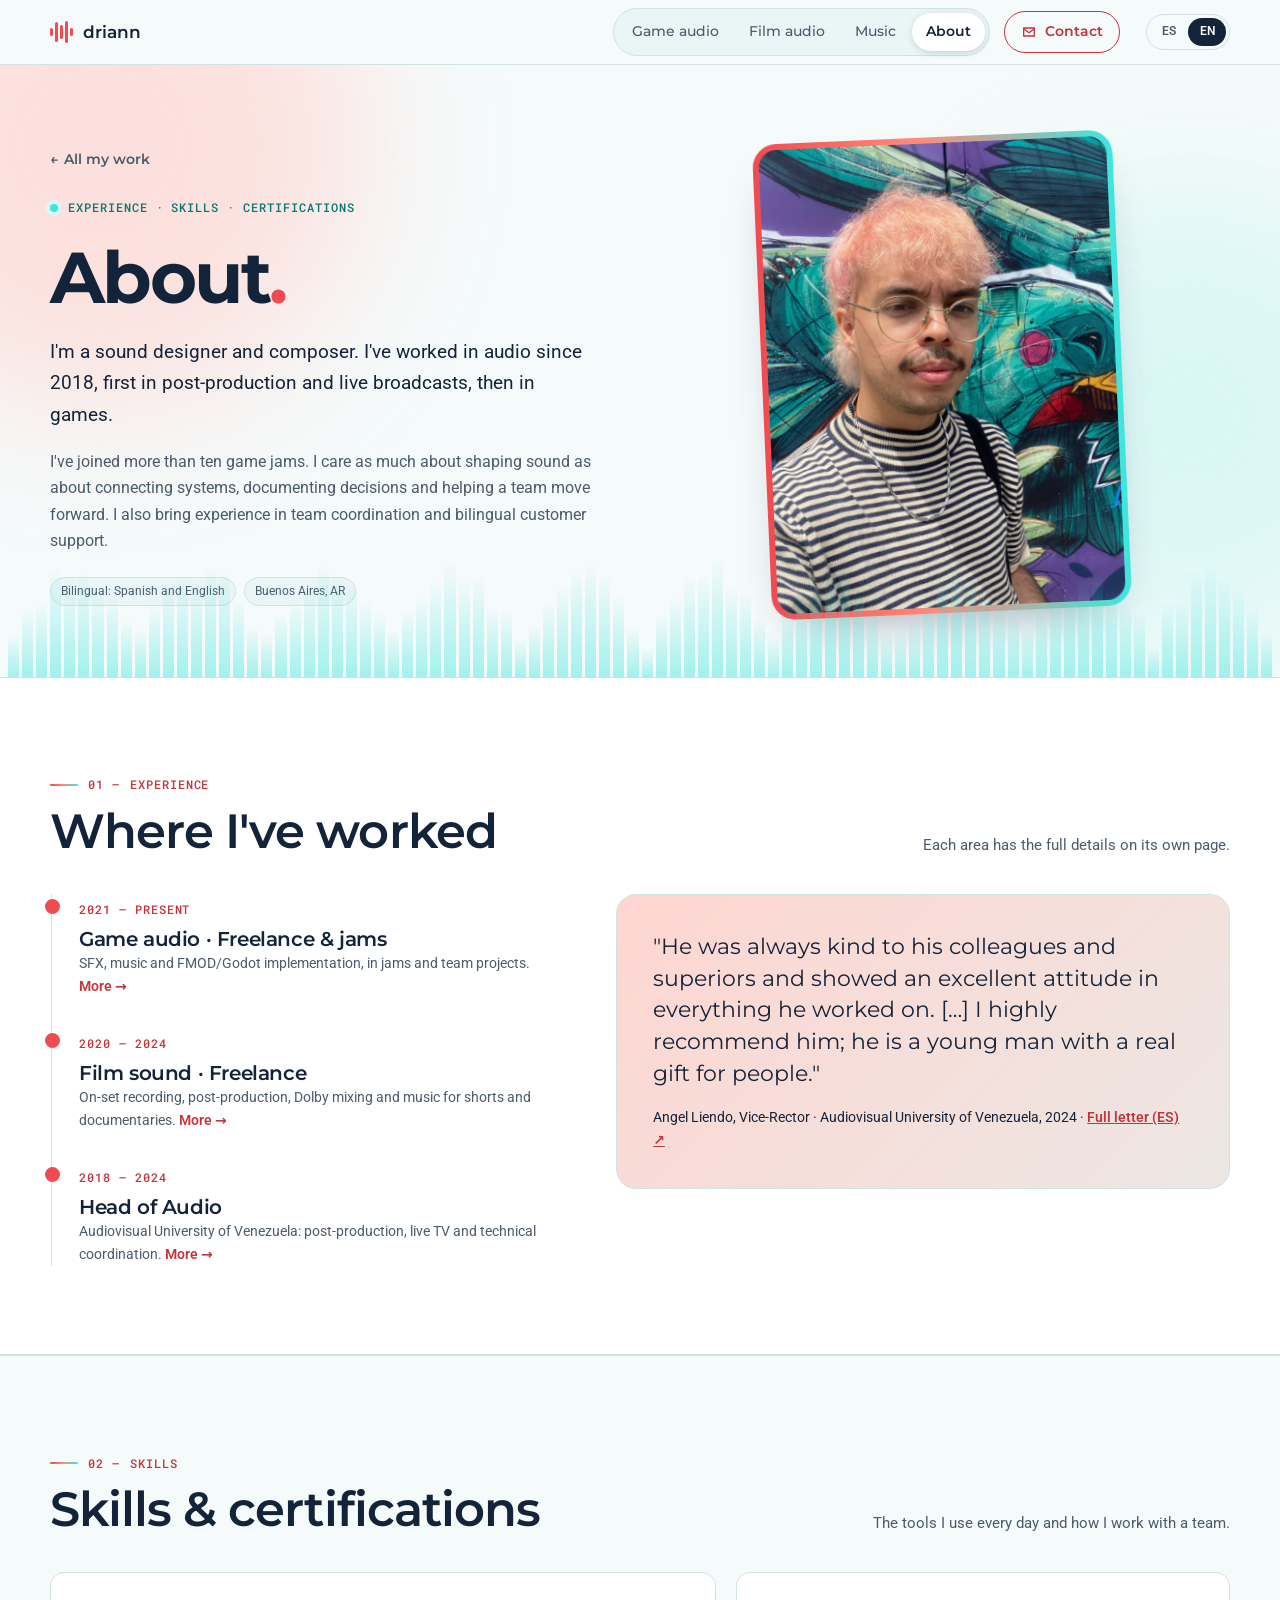
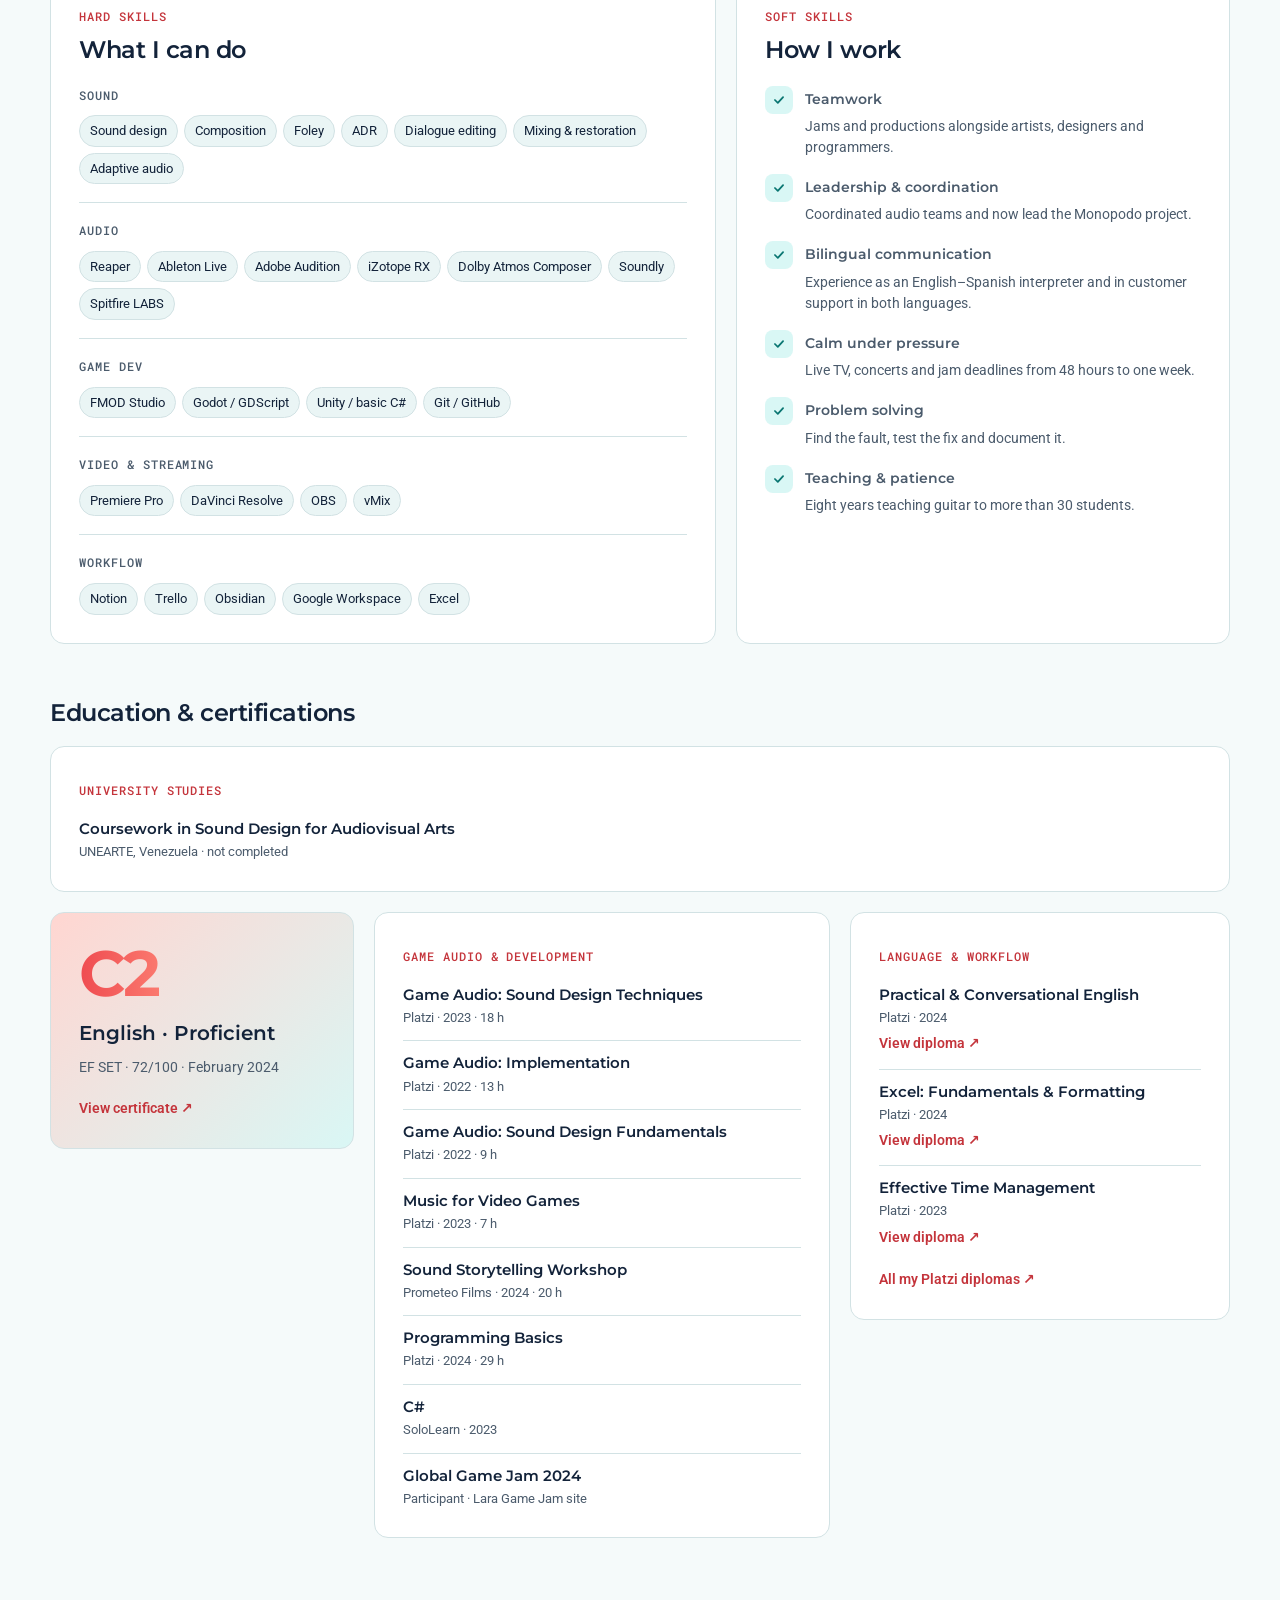
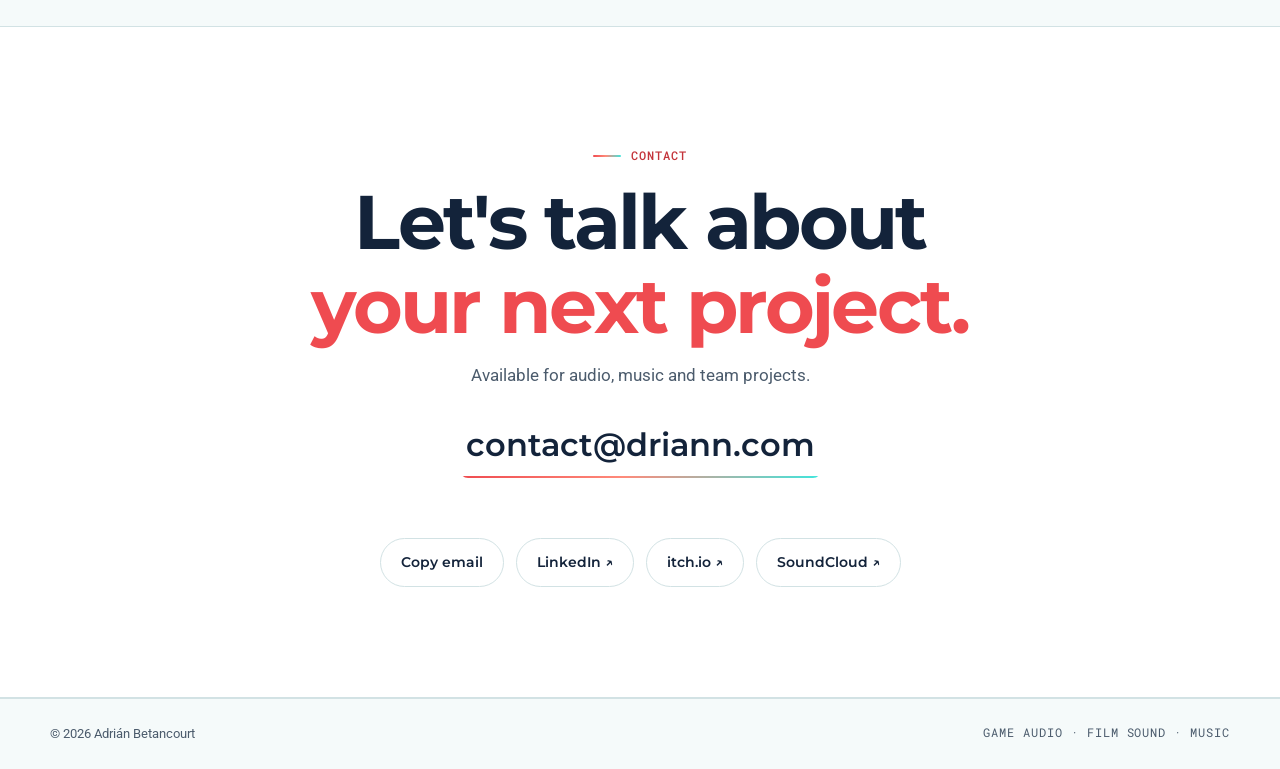
==== commit 1efe4b12: "Add UNEARTE sound design studies to About Co-Authored-By: Claude Opus 5.5 <noreply@anthropic.com>" ====
--- a/about/index.html
+++ b/about/index.html
@@ -163,7 +163,13 @@
         </div>
       </div>
 
-      <h3 class="certs-head reveal"><span class="es">Certificaciones</span><span class="en">Certifications</span></h3>
+      <h3 class="certs-head reveal"><span class="es">Formación y certificaciones</span><span class="en">Education & certifications</span></h3>
+      <div class="panel reveal" style="margin-bottom:20px">
+        <span class="mono kicker"><span class="es">Estudios universitarios</span><span class="en">University studies</span></span>
+        <ul class="cert-list" style="margin-top:16px">
+          <li><b><span class="es">Diseño Sonoro para Artes Audiovisuales</span><span class="en">Coursework in Sound Design for Audiovisual Arts</span></b><span class="meta"><span class="es">UNEARTE, Venezuela · estudios no finalizados</span><span class="en">UNEARTE, Venezuela · not completed</span></span></li>
+        </ul>
+      </div>
       <div class="certs">
         <div class="cert-main reveal">
           <span class="level">C2</span>
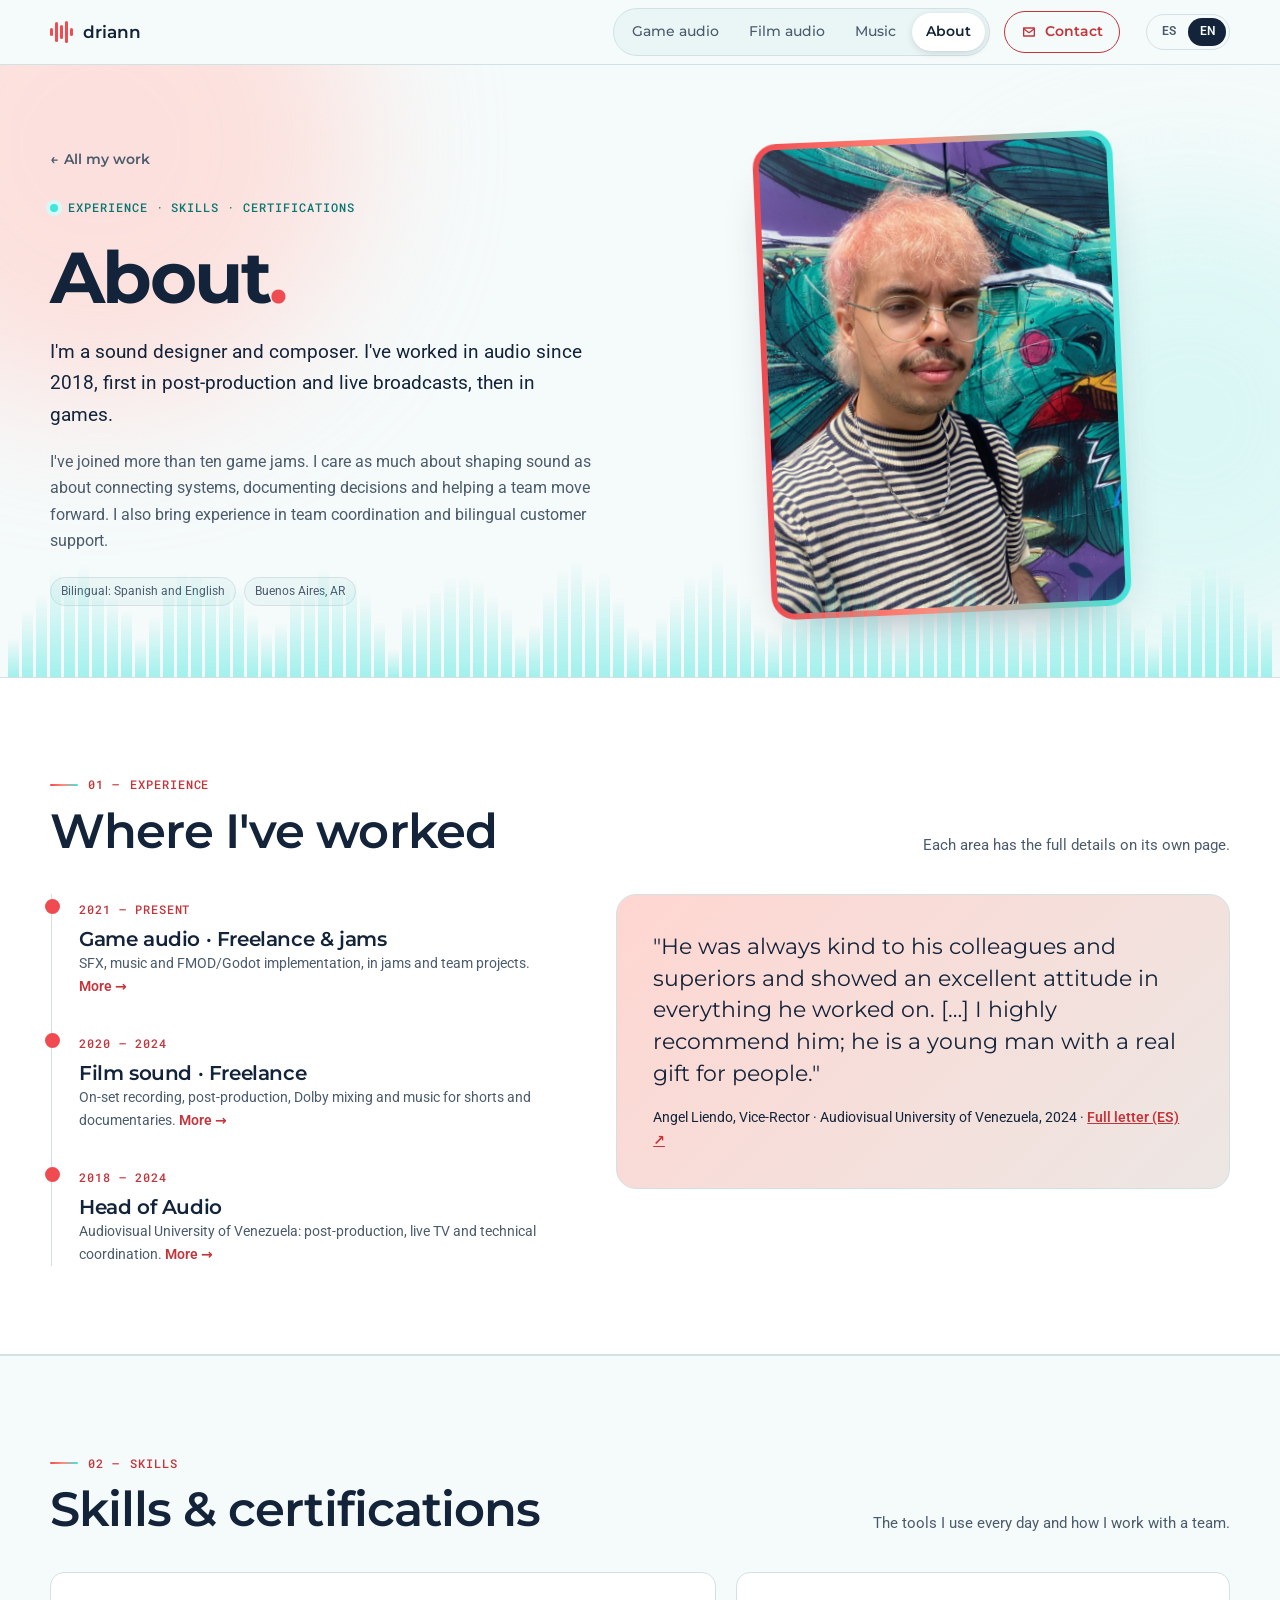
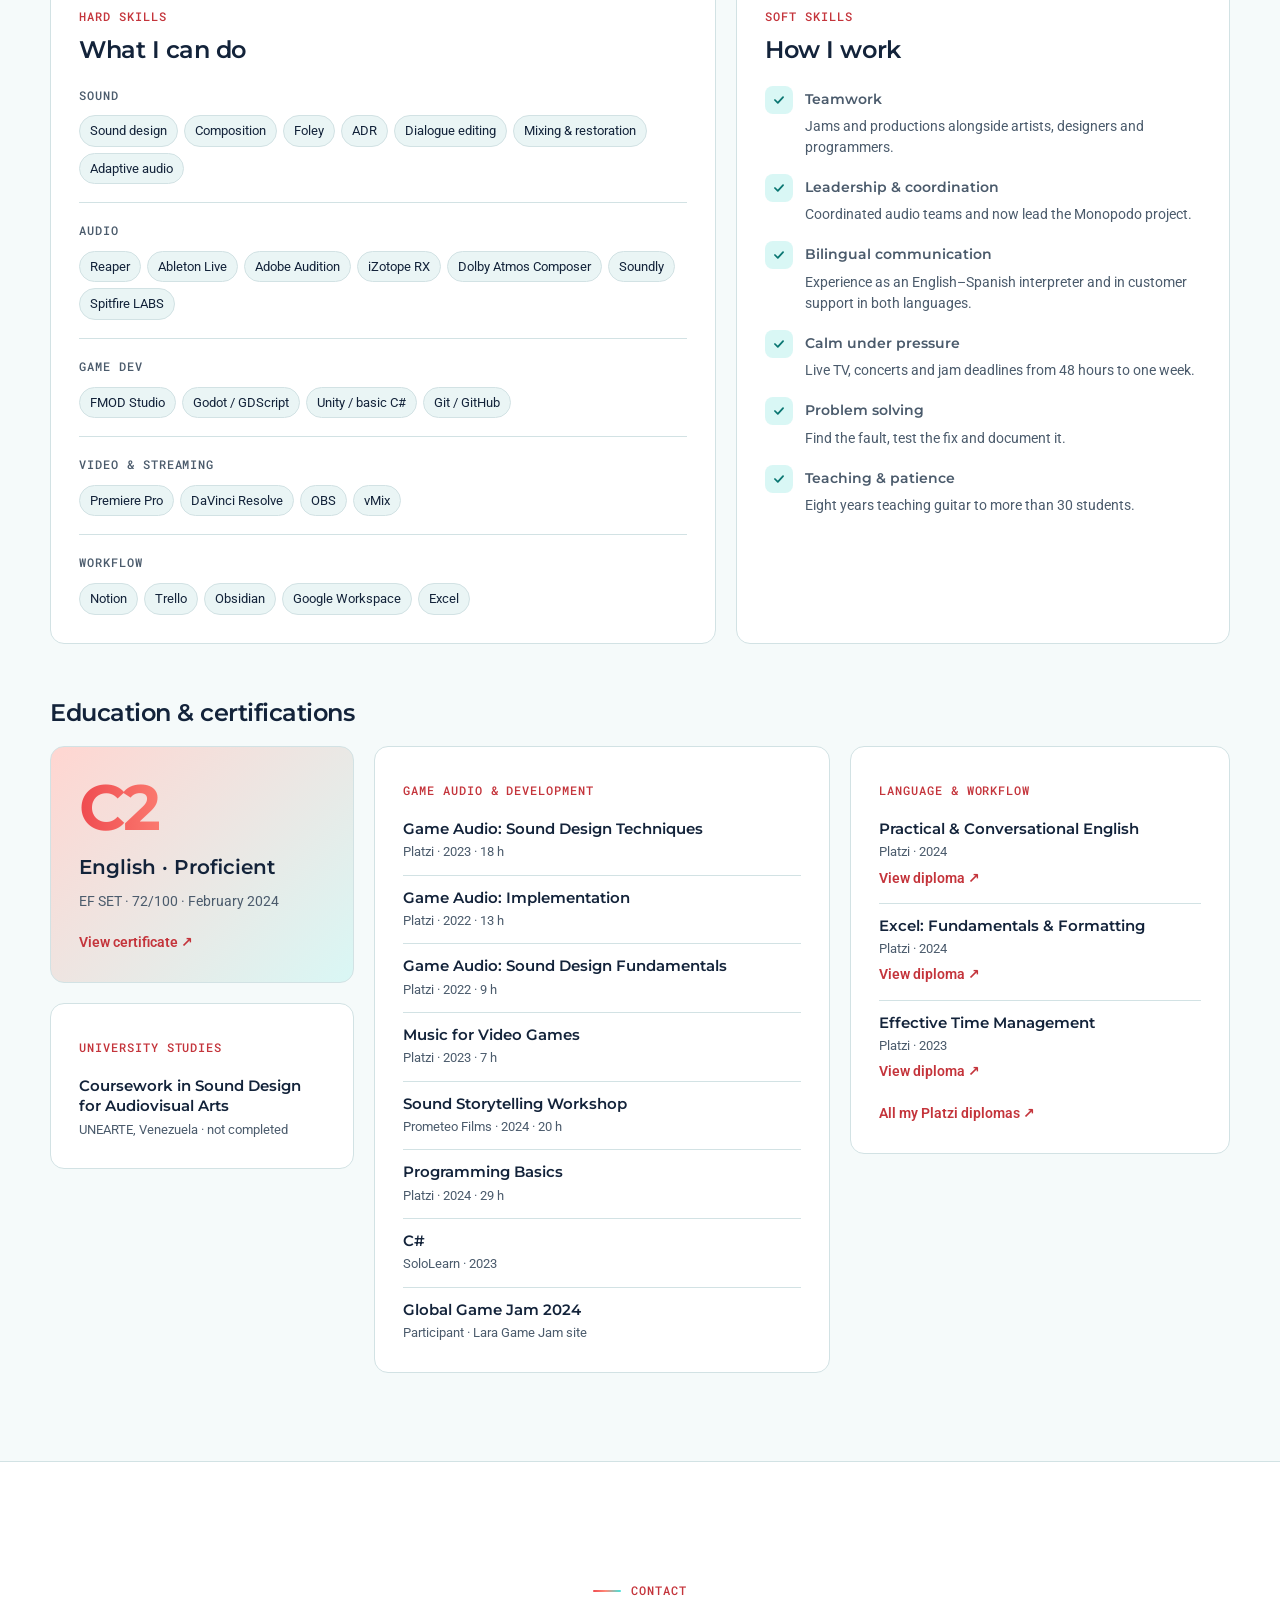
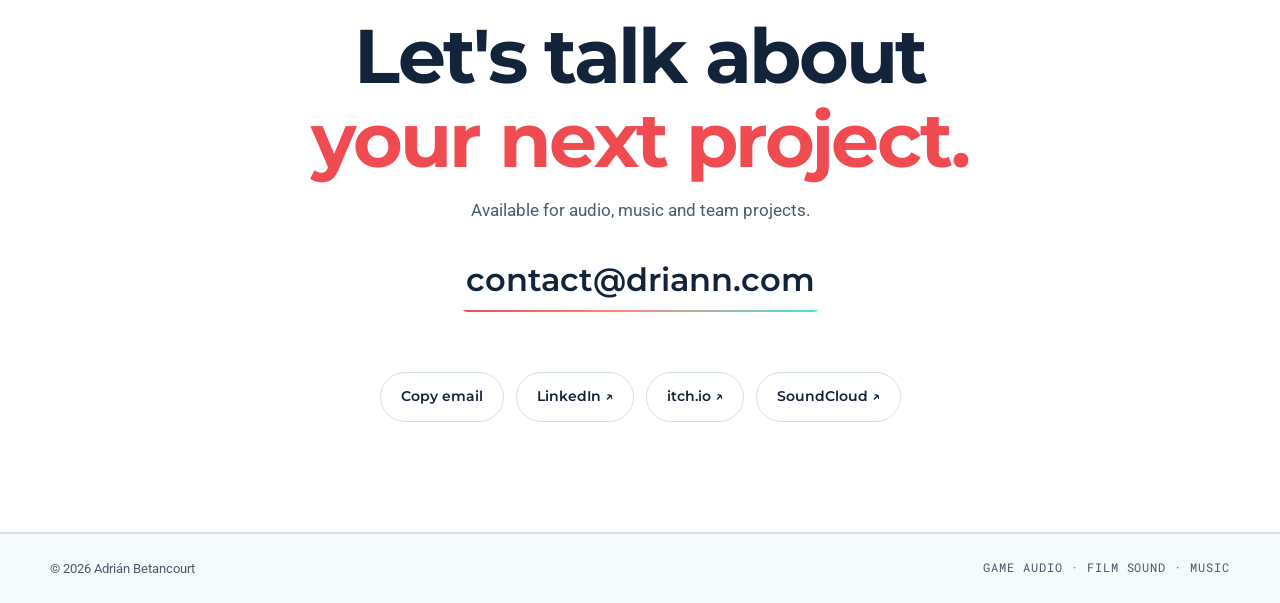
==== commit 3b9a7ae6: "Move UNEARTE studies under the English card in About Co-Authored-By: Claude Opus 5.5 <noreply@anthro" ====
--- a/about/index.html
+++ b/about/index.html
@@ -25,7 +25,7 @@
     document.documentElement.setAttribute('lang', lang);
   })();
 </script>
-<link rel="stylesheet" href="../assets/site.css?v=20261028c">
+<link rel="stylesheet" href="../assets/site.css?v=20261028d">
 <link rel="stylesheet" href="../assets/motion.css?v=20261028c">
 </head>
 <body>
@@ -164,18 +164,20 @@
       </div>
 
       <h3 class="certs-head reveal"><span class="es">Formación y certificaciones</span><span class="en">Education & certifications</span></h3>
-      <div class="panel reveal" style="margin-bottom:20px">
-        <span class="mono kicker"><span class="es">Estudios universitarios</span><span class="en">University studies</span></span>
-        <ul class="cert-list" style="margin-top:16px">
-          <li><b><span class="es">Diseño Sonoro para Artes Audiovisuales</span><span class="en">Coursework in Sound Design for Audiovisual Arts</span></b><span class="meta"><span class="es">UNEARTE, Venezuela · estudios no finalizados</span><span class="en">UNEARTE, Venezuela · not completed</span></span></li>
-        </ul>
-      </div>
       <div class="certs">
+        <div class="certs-side">
         <div class="cert-main reveal">
           <span class="level">C2</span>
           <h4><span class="es">Inglés · Proficient</span><span class="en">English · Proficient</span></h4>
           <p><span class="es">EF SET · 72/100 · febrero 2024</span><span class="en">EF SET · 72/100 · February 2024</span></p>
           <a href="https://cert.efset.org/Z4a9Xi" target="_blank" rel="noopener"><span class="es">Ver certificado ↗</span><span class="en">View certificate ↗</span></a>
+        </div>
+        <div class="panel reveal">
+          <span class="mono kicker"><span class="es">Estudios universitarios</span><span class="en">University studies</span></span>
+          <ul class="cert-list" style="margin-top:16px">
+            <li><b><span class="es">Diseño Sonoro para Artes Audiovisuales</span><span class="en">Coursework in Sound Design for Audiovisual Arts</span></b><span class="meta"><span class="es">UNEARTE, Venezuela · no finalizados</span><span class="en">UNEARTE, Venezuela · not completed</span></span></li>
+          </ul>
+        </div>
         </div>
 
         <div class="panel reveal">
--- a/assets/site.css
+++ b/assets/site.css
@@ -211,6 +211,7 @@
 .soft span { color: var(--muted); font-size: 14px; line-height: 1.5; }
 .certs-head { margin: 56px 0 20px; font-size: 24px; font-weight: 600; }
 .certs { display: grid; grid-template-columns: .8fr 1.2fr 1fr; gap: 20px; align-items: start; }
+.certs-side { display: grid; gap: 20px; }
 .cert-main { display: flex; flex-direction: column; gap: 6px; padding: 28px; border-radius: var(--radius); border: 1px solid var(--line); background: linear-gradient(135deg, var(--pink), var(--cyan-soft)); }
 .cert-main .level { font-family: var(--font-main); font-size: 64px; font-weight: 700; line-height: 1; color: var(--accent); letter-spacing: -.03em; }
 .cert-main h4 { font-family: var(--font-main); font-size: 20px; font-weight: 600; margin: 6px 0 0; }
@@ -253,7 +254,7 @@
   .grid { grid-template-columns: repeat(2, 1fr); }
   .skillset { grid-template-columns: 1fr; }
   .certs { grid-template-columns: 1fr 1fr; }
-  .cert-main { grid-column: 1 / -1; }
+  .certs-side { grid-column: 1 / -1; grid-template-columns: 1fr 1fr; }
   .featured-media { min-height: 0; aspect-ratio: 16 / 9; }
   .about { gap: 40px; }
 }
@@ -266,7 +267,7 @@
   section { padding: 64px 0; }
   .hero { padding: 44px 0 56px; }
   .section-head { flex-direction: column; align-items: start; }
-  .grid, .certs, .disciplines { grid-template-columns: 1fr; }
+  .grid, .certs, .certs-side, .disciplines { grid-template-columns: 1fr; }
   .featured-body, .panel { padding: 24px; }
   .featured-body h3 { font-size: 32px; }
   .quote { padding: 24px; }
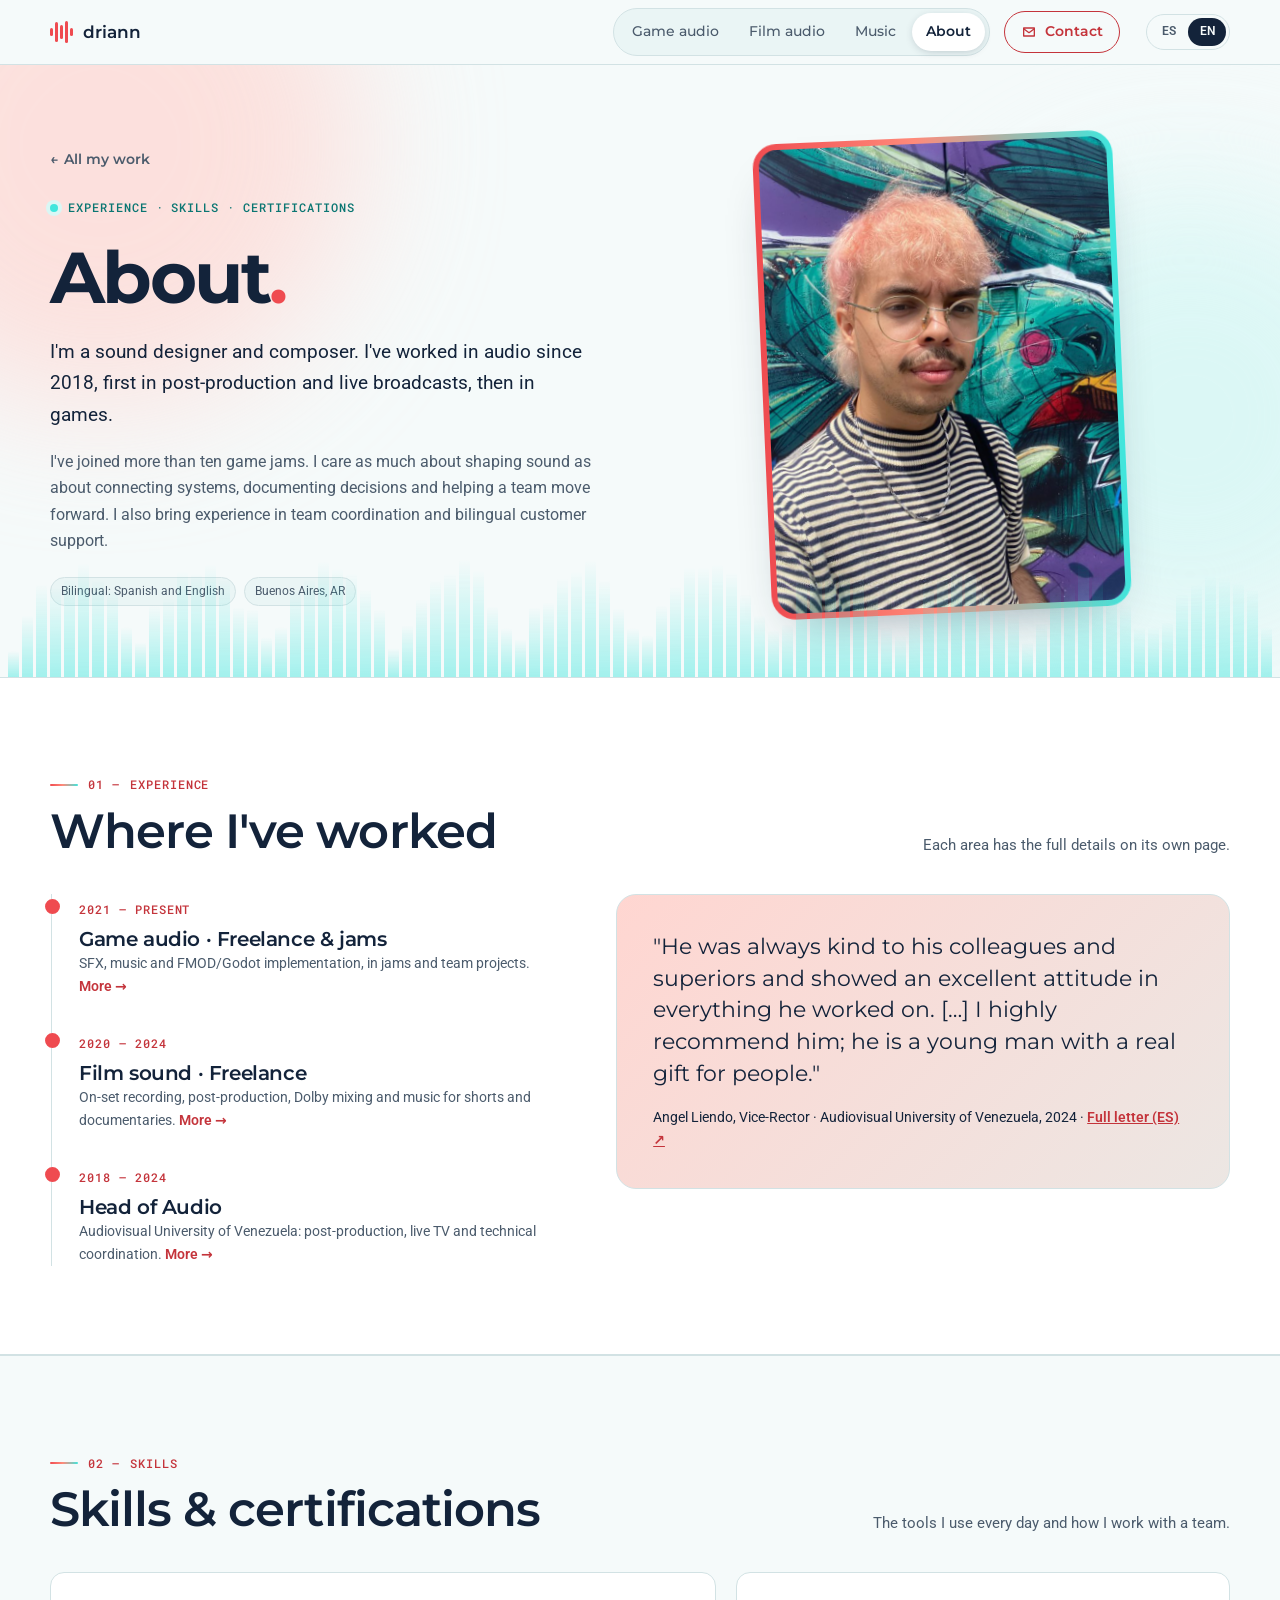
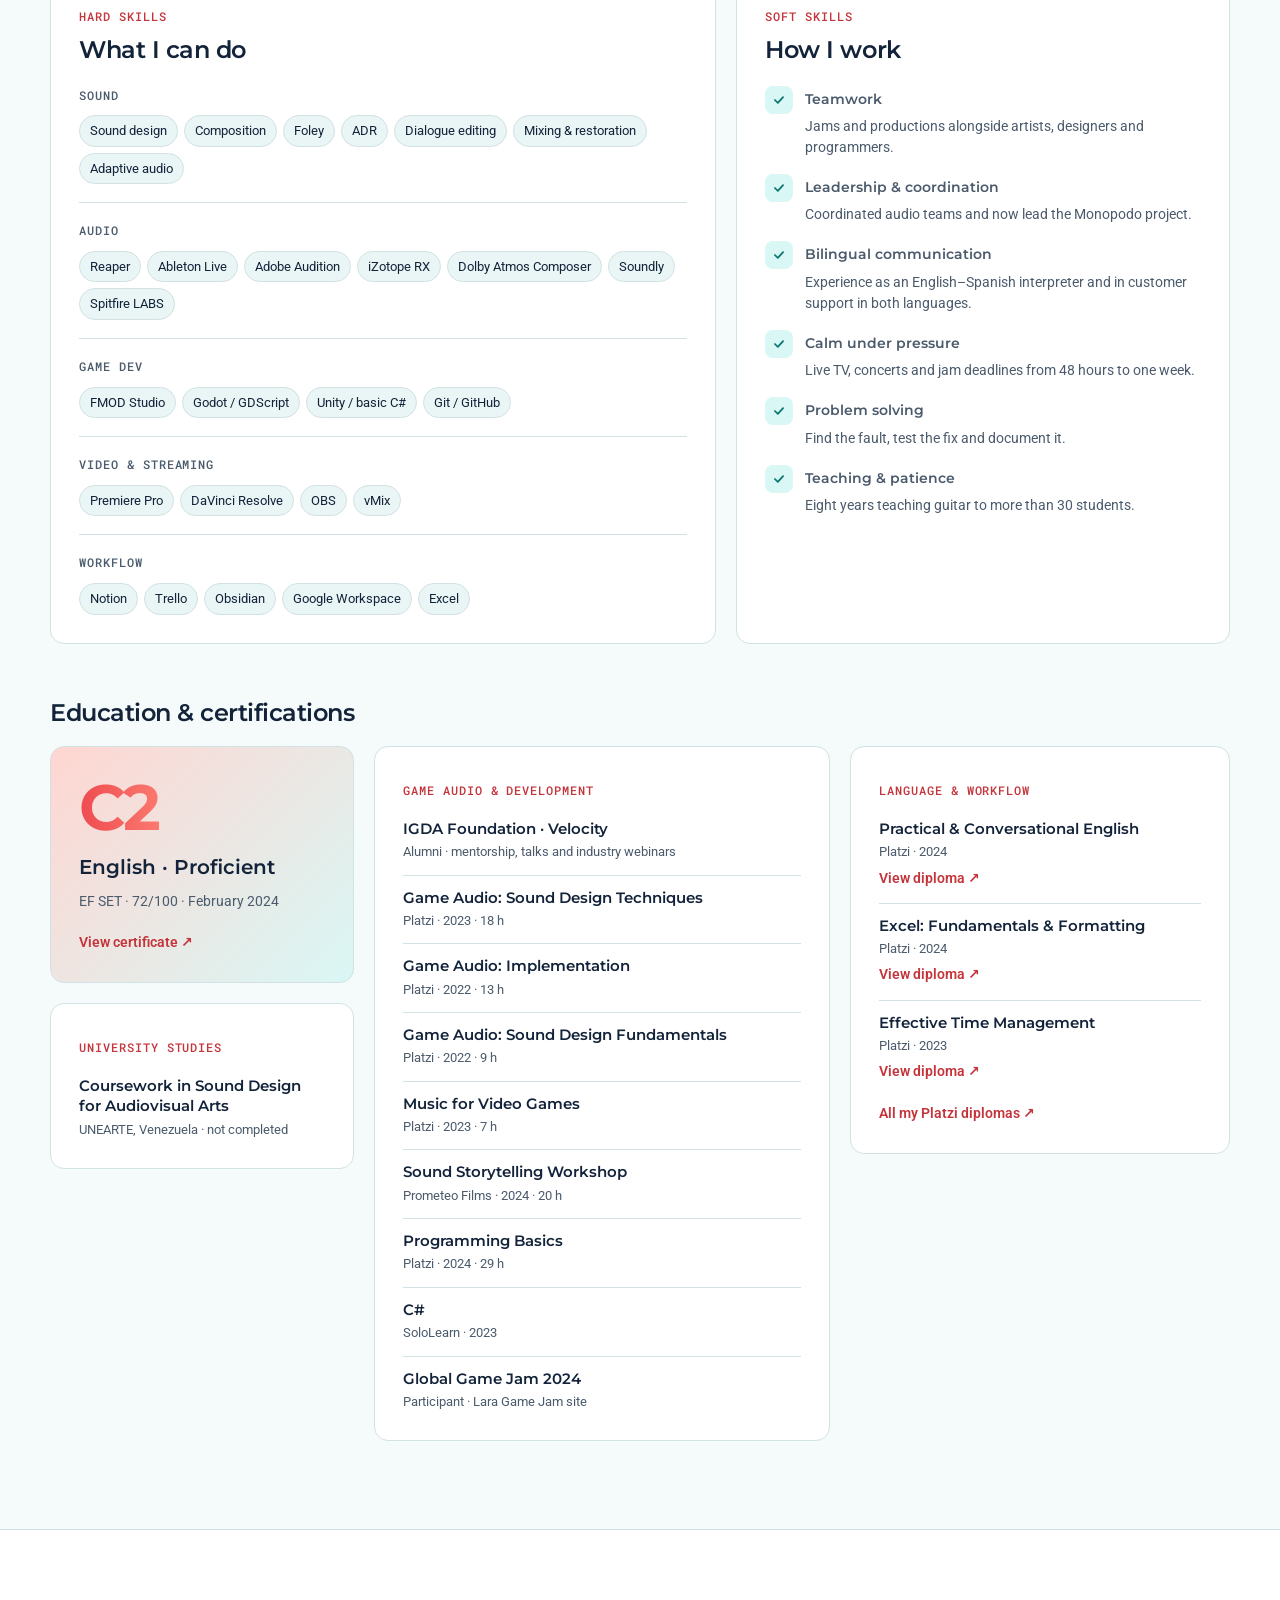
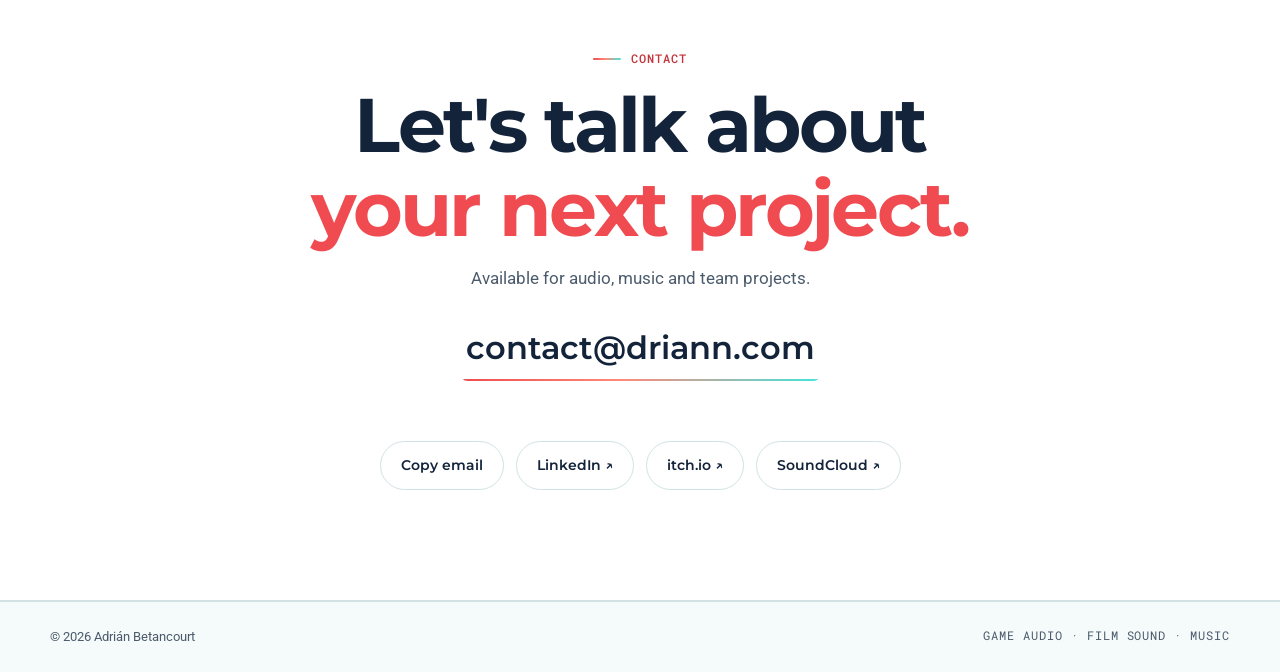
==== commit 222efa56: "Add IGDA Foundation Velocity to About Co-Authored-By: Claude Opus 5.5 <noreply@anthropic.com>" ====
--- a/about/index.html
+++ b/about/index.html
@@ -183,6 +183,7 @@
         <div class="panel reveal">
           <span class="mono kicker"><span class="es">Audio y desarrollo de juegos</span><span class="en">Game audio & development</span></span>
           <ul class="cert-list" style="margin-top:16px">
+            <li><b>IGDA Foundation · Velocity</b><span class="meta"><span class="es">Alumni · mentoría, charlas y webinars sobre la industria</span><span class="en">Alumni · mentorship, talks and industry webinars</span></span></li>
             <li><b><span class="es">Audio para videojuegos: Técnicas de diseño sonoro</span><span class="en">Game Audio: Sound Design Techniques</span></b><span class="meta">Platzi · 2023 · 18 h</span></li>
             <li><b><span class="es">Audio para videojuegos: Implementación</span><span class="en">Game Audio: Implementation</span></b><span class="meta">Platzi · 2022 · 13 h</span></li>
             <li><b><span class="es">Audio para videojuegos: Fundamentos de diseño sonoro</span><span class="en">Game Audio: Sound Design Fundamentals</span></b><span class="meta">Platzi · 2022 · 9 h</span></li>
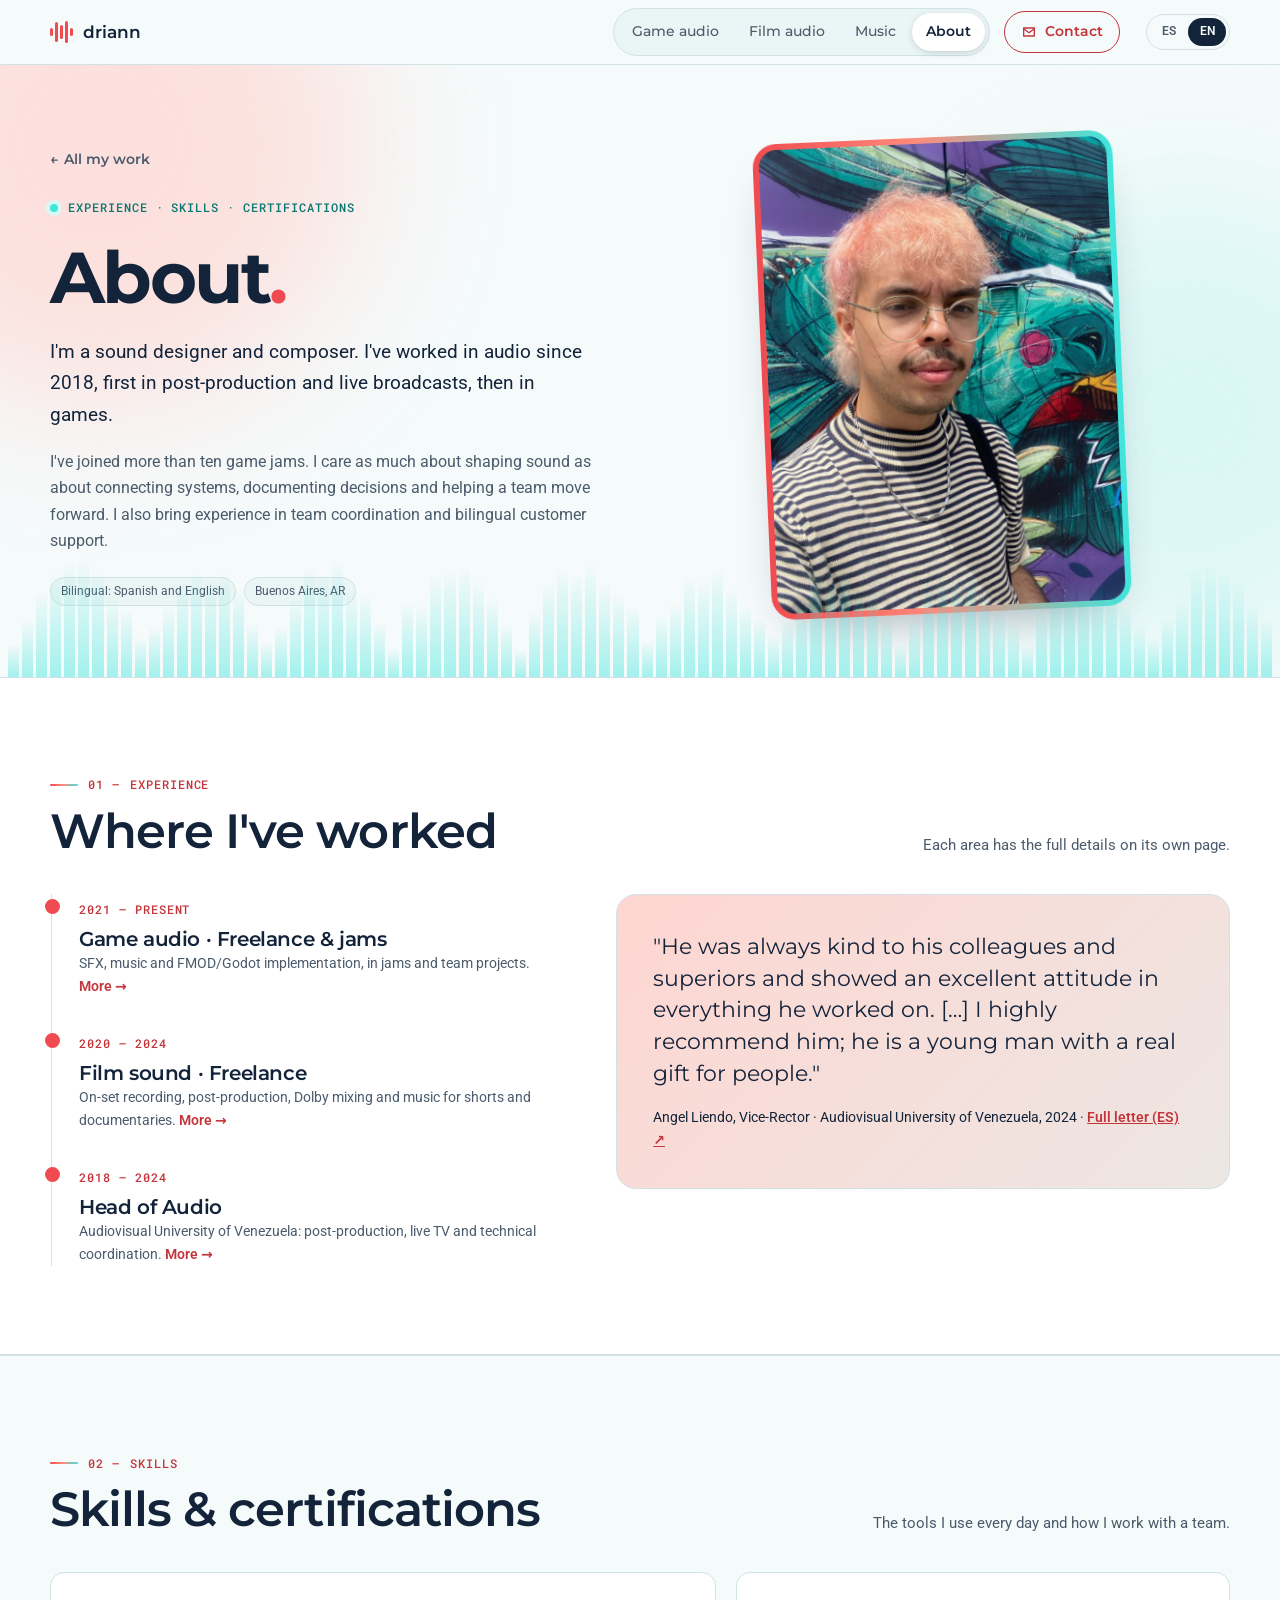
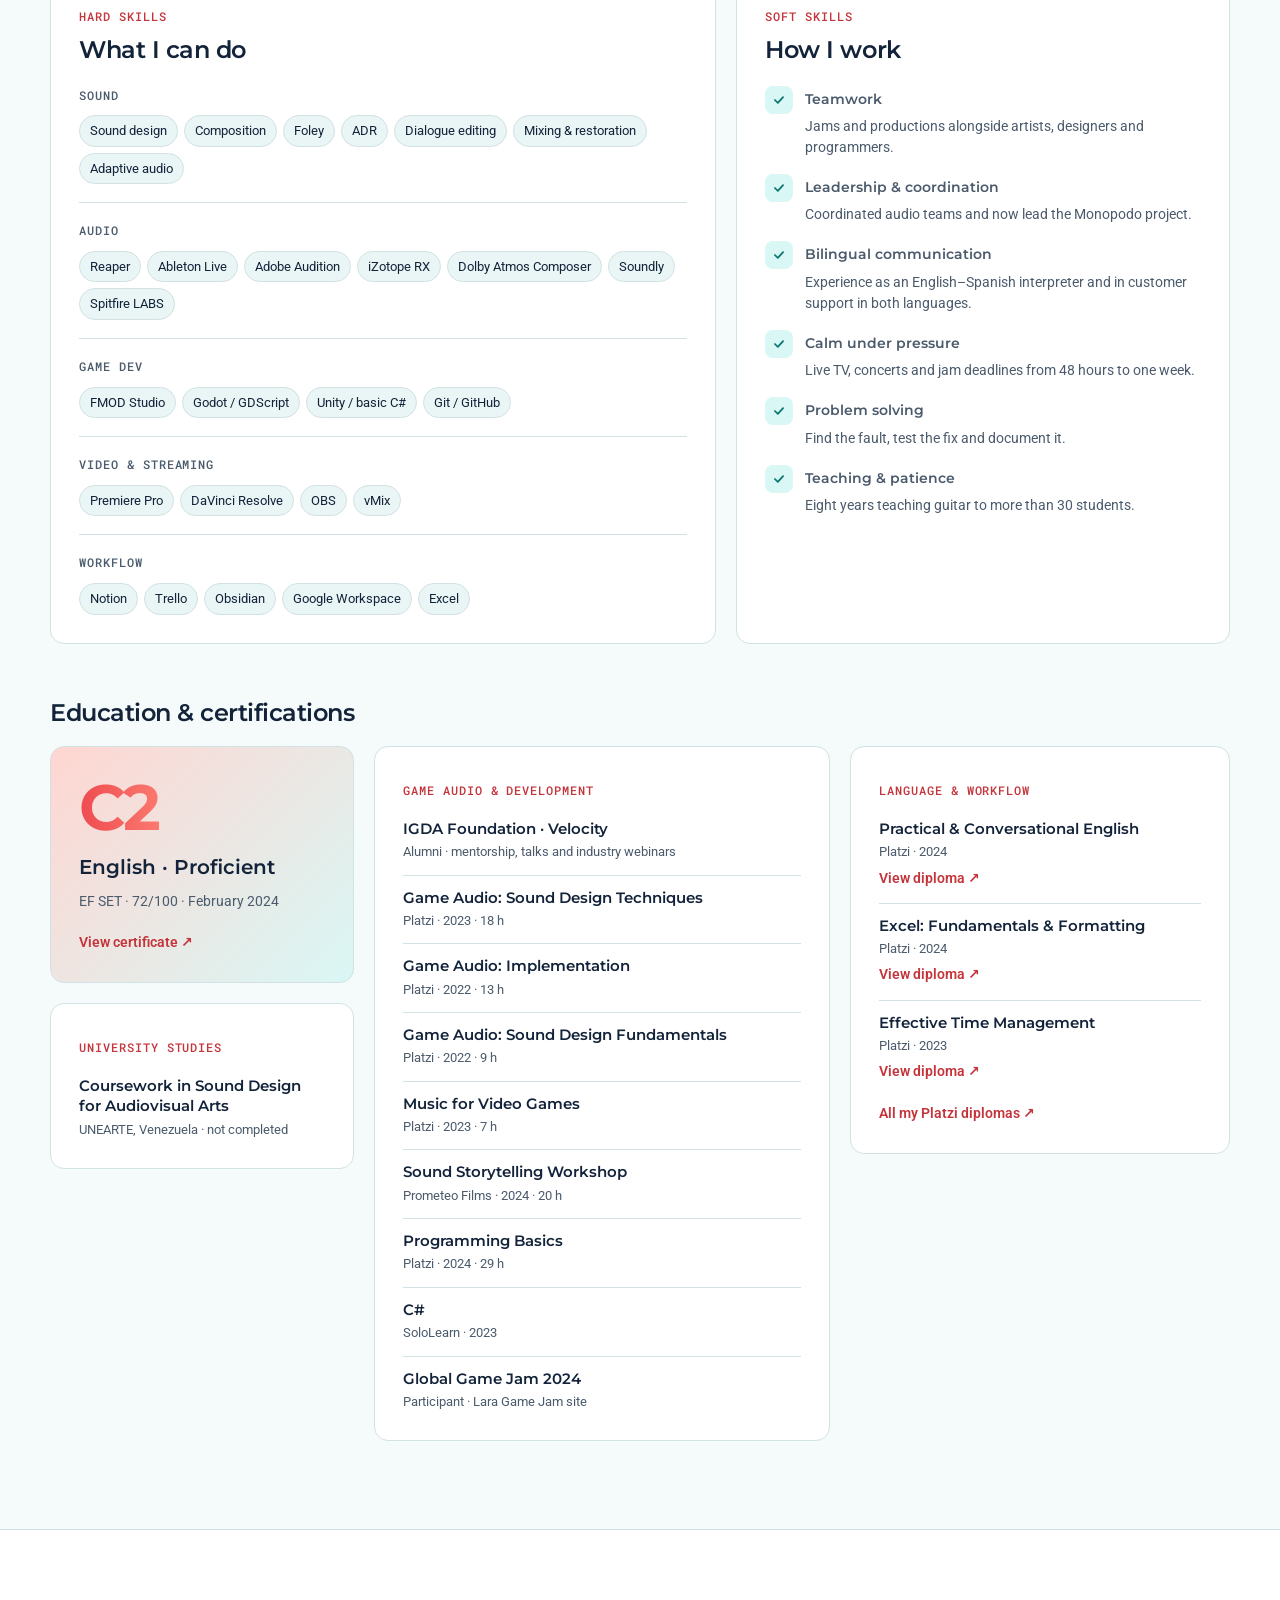
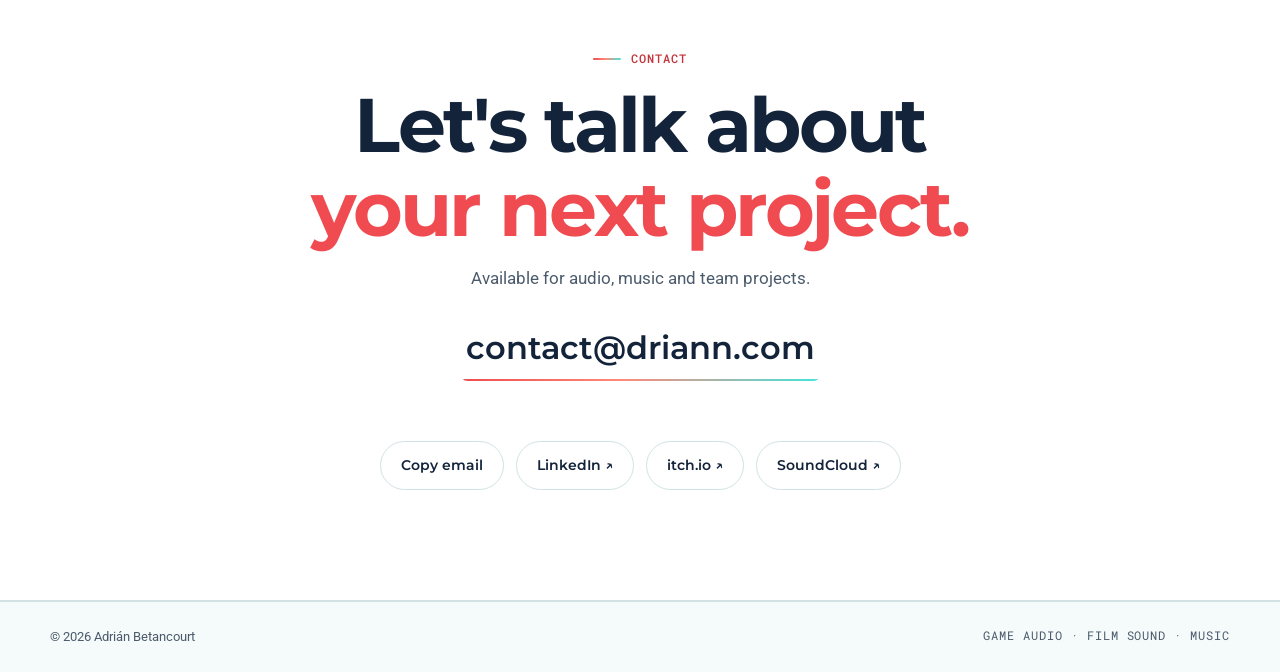
==== commit f6b5d7e3: "Let embedded videos be paused and play one at a time The fade overlay stayed on top of the player af" ====
--- a/about/index.html
+++ b/about/index.html
@@ -25,8 +25,8 @@
     document.documentElement.setAttribute('lang', lang);
   })();
 </script>
-<link rel="stylesheet" href="../assets/site.css?v=20261028d">
-<link rel="stylesheet" href="../assets/motion.css?v=20261028c">
+<link rel="stylesheet" href="../assets/site.css?v=20261029a">
+<link rel="stylesheet" href="../assets/motion.css?v=20261029a">
 </head>
 <body>
 <script>document.documentElement.classList.add('js');</script>
@@ -233,7 +233,7 @@
   </div>
 </footer>
 
-<script src="../assets/site.js?v=20261028c"></script>
-<script src="../assets/motion.js?v=20261028c"></script>
+<script src="../assets/site.js?v=20261029a"></script>
+<script src="../assets/motion.js?v=20261029a"></script>
 </body>
 </html>
--- a/assets/site.css
+++ b/assets/site.css
@@ -112,7 +112,7 @@
 .video:hover .play, .video:focus-visible .play { background: var(--accent-ink); transform: translateY(-2px); }
 .video .video-label { position: absolute; z-index: 1; left: 16px; bottom: 14px; font-size: 12px; color: #fff; text-align: left; }
 .video iframe { position: absolute; inset: 0; width: 100%; height: 100%; border: 0; }
-.video.loaded::after { opacity: 0; }
+.video.loaded::after { display: none; }
 .hero-video { box-shadow: 0 30px 70px -30px rgba(10, 118, 114, .45); }
 
 /* Sections */
--- a/assets/motion.css
+++ b/assets/motion.css
@@ -48,8 +48,8 @@
 @keyframes drift-b { to { transform: translate(-100px, -60px) scale(1.1); } }
 
 /* Wave bars near the pointer light up (motion.js adds .hot) */
-.wave i { transition: filter .4s; }
-.wave i.hot { filter: hue-rotate(160deg) saturate(1.6); }
+.wave i { transition: background .4s; }
+.wave i.hot { background: linear-gradient(to top, var(--accent), transparent); }
 
 /* Eyebrow dot breathes */
 .eyebrow::before { animation: breathe 2.6s ease-in-out infinite; }
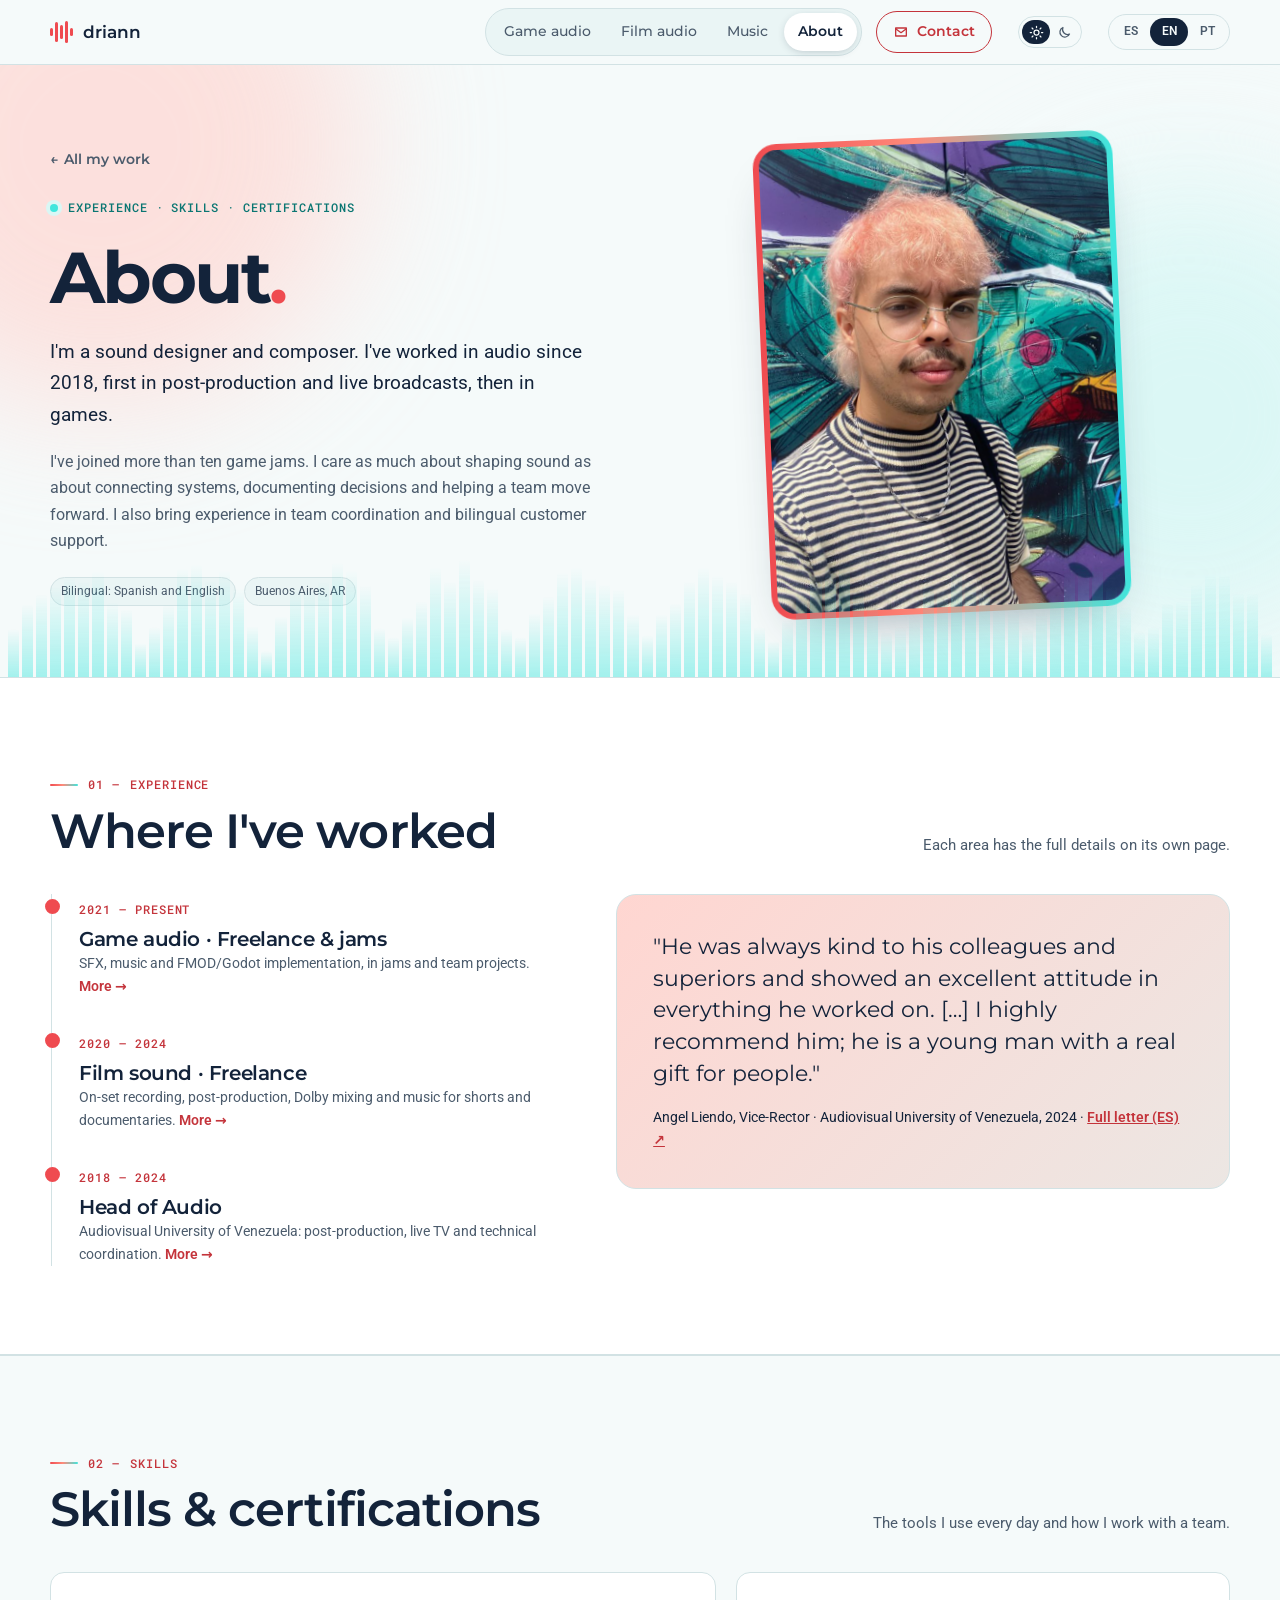
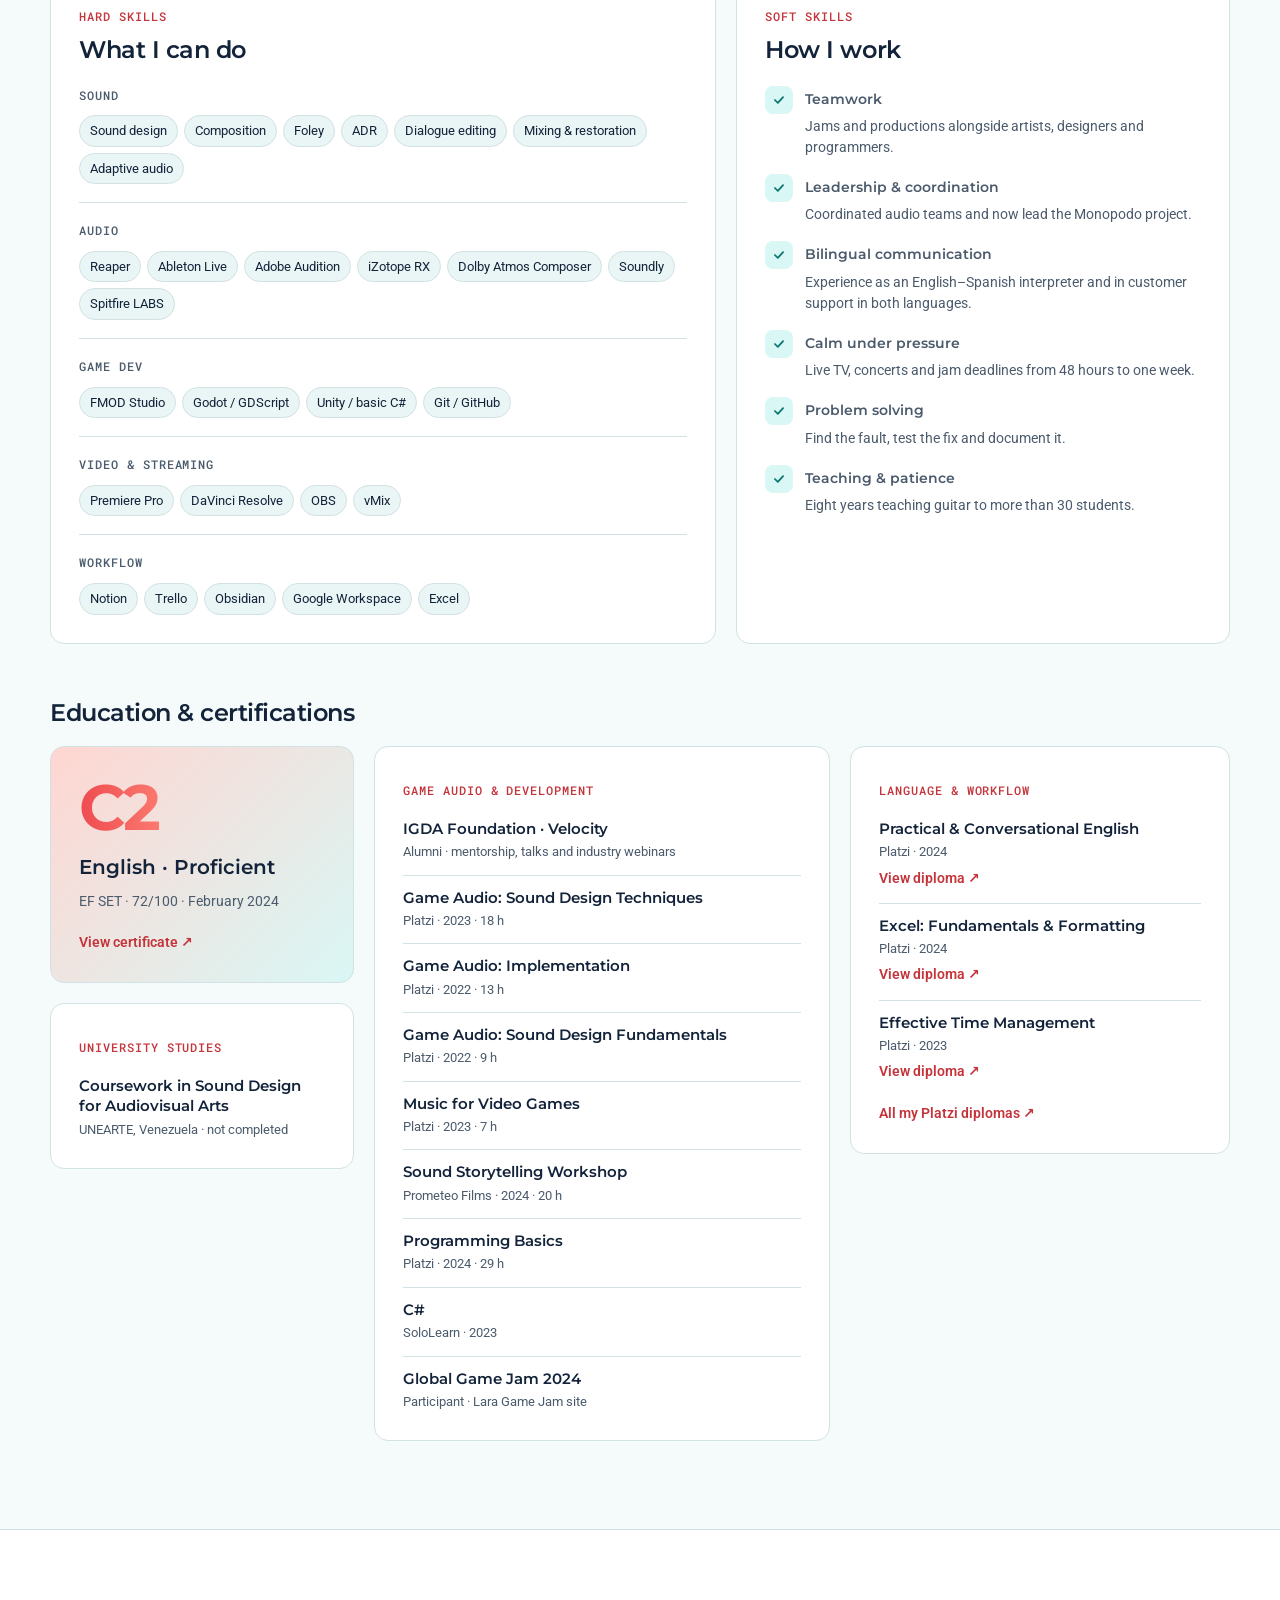
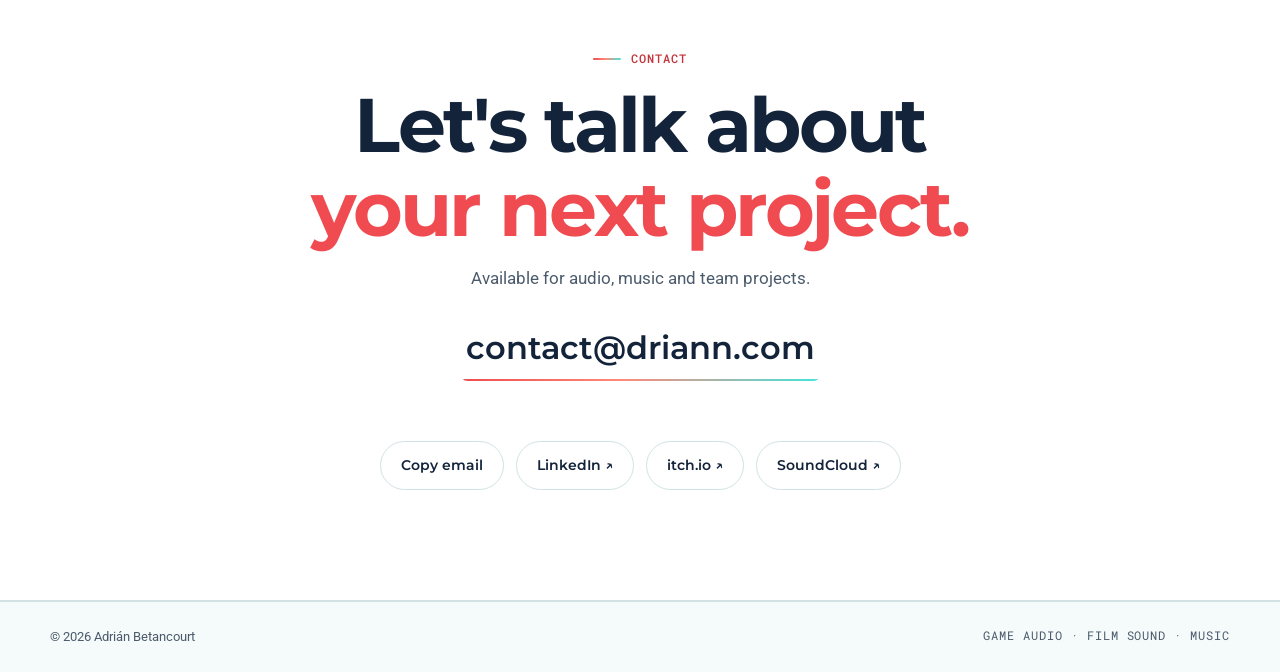
==== commit aeb46738: "Add dark mode toggle and Portuguese translation Sun/moon toggle follows the system theme until chose" ====
--- a/about/index.html
+++ b/about/index.html
@@ -3,7 +3,7 @@
 <head>
 <meta charset="utf-8">
 <meta name="viewport" content="width=device-width, initial-scale=1">
-<meta name="color-scheme" content="light">
+<meta name="color-scheme" content="light dark">
 <meta name="theme-color" content="#f5fafa">
 <meta name="referrer" content="strict-origin-when-cross-origin">
 <title>About — Adrián Betancourt</title>
@@ -20,17 +20,21 @@
   (function () {
     var lang;
     try { lang = localStorage.getItem('lang'); } catch (e) {}
-    if (lang !== 'es' && lang !== 'en') lang = /^es/i.test(navigator.language || '') ? 'es' : 'en';
+    if (lang !== 'es' && lang !== 'en' && lang !== 'pt') lang = /^(es|pt)/i.test(navigator.language || '') ? navigator.language.slice(0, 2).toLowerCase() : 'en';
     document.documentElement.setAttribute('data-lang', lang);
     document.documentElement.setAttribute('lang', lang);
+    var theme;
+    try { theme = localStorage.getItem('theme'); } catch (e) {}
+    if (theme !== 'light' && theme !== 'dark') theme = window.matchMedia && matchMedia('(prefers-color-scheme: dark)').matches ? 'dark' : 'light';
+    document.documentElement.setAttribute('data-theme', theme);
   })();
 </script>
-<link rel="stylesheet" href="../assets/site.css?v=20261029a">
-<link rel="stylesheet" href="../assets/motion.css?v=20261029a">
+<link rel="stylesheet" href="../assets/site.css?v=20261029d">
+<link rel="stylesheet" href="../assets/motion.css?v=20261029d">
 </head>
 <body>
 <script>document.documentElement.classList.add('js');</script>
-<a class="skip" href="#experience"><span class="es">Saltar al contenido</span><span class="en">Skip to content</span></a>
+<a class="skip" href="#experience"><span class="es">Saltar al contenido</span><span class="en">Skip to content</span><span class="pt">Pular para o conteúdo</span></a>
 
 <header class="site-header">
   <div class="wrap header-inner">
@@ -42,15 +46,20 @@
       <nav class="nav" id="nav" aria-label="Main">
         <div class="nav-pages">
           <a href="../game-audio/">Game audio</a>
-          <a href="../film-audio/"><span class="es">Audio para cine</span><span class="en">Film audio</span></a>
-          <a href="../music/"><span class="es">Música</span><span class="en">Music</span></a>
-          <a href="../about/" aria-current="page"><span class="es">Sobre mí</span><span class="en">About</span></a>
-        </div>
-        <a class="nav-cta" href="#contact"><svg viewBox="0 0 24 24" aria-hidden="true"><path d="M4 6h16v12H4z" fill="none" stroke="currentColor" stroke-width="2" stroke-linejoin="round"/><path d="M4 7l8 6 8-6" fill="none" stroke="currentColor" stroke-width="2" stroke-linejoin="round"/></svg><span class="es">Contacto</span><span class="en">Contact</span></a>
+          <a href="../film-audio/"><span class="es">Audio para cine</span><span class="en">Film audio</span><span class="pt">Áudio para cinema</span></a>
+          <a href="../music/"><span class="es">Música</span><span class="en">Music</span><span class="pt">Música</span></a>
+          <a href="../about/" aria-current="page"><span class="es">Sobre mí</span><span class="en">About</span><span class="pt">Sobre mim</span></a>
+        </div>
+        <a class="nav-cta" href="#contact"><svg viewBox="0 0 24 24" aria-hidden="true"><path d="M4 6h16v12H4z" fill="none" stroke="currentColor" stroke-width="2" stroke-linejoin="round"/><path d="M4 7l8 6 8-6" fill="none" stroke="currentColor" stroke-width="2" stroke-linejoin="round"/></svg><span class="es">Contacto</span><span class="en">Contact</span><span class="pt">Contato</span></a>
       </nav>
-      <div class="lang" role="group" aria-label="Language / Idioma">
+      <button class="theme-toggle" type="button" aria-pressed="false" aria-label="Dark mode / Modo oscuro / Modo escuro">
+        <span class="sun" aria-hidden="true"><svg viewBox="0 0 24 24" fill="none" stroke="currentColor" stroke-width="2" stroke-linecap="round"><circle cx="12" cy="12" r="4"/><path d="M12 2v2M12 20v2M4.9 4.9l1.4 1.4M17.7 17.7l1.4 1.4M2 12h2M20 12h2M4.9 19.1l1.4-1.4M17.7 6.3l1.4-1.4"/></svg></span>
+        <span class="moon" aria-hidden="true"><svg viewBox="0 0 24 24" fill="none" stroke="currentColor" stroke-width="2" stroke-linejoin="round"><path d="M20 14.5A8 8 0 0 1 9.5 4a8 8 0 1 0 10.5 10.5z"/></svg></span>
+      </button>
+      <div class="lang" role="group" aria-label="Language / Idioma / Língua">
         <button type="button" data-set-lang="es" aria-pressed="false">ES</button>
         <button type="button" data-set-lang="en" aria-pressed="false">EN</button>
+        <button type="button" data-set-lang="pt" aria-pressed="false">PT</button>
       </div>
       <button class="menu-btn" type="button" aria-controls="nav" aria-expanded="false" aria-label="Menu"><span></span><span></span><span></span></button>
     </div>
@@ -62,14 +71,14 @@
   <div class="hero">
     <div class="wrap hero-grid about-hero">
       <div>
-        <a class="back" href="../">← <span class="es">Todo mi trabajo</span><span class="en">All my work</span></a>
+        <a class="back" href="../">← <span class="es">Todo mi trabajo</span><span class="en">All my work</span><span class="pt">Todo o meu trabalho</span></a>
         <div class="page-head about-copy" style="padding:20px 0 0">
           <div class="eyebrow mono">Experience · Skills · Certifications</div>
-          <h1><span class="es">Sobre mí</span><span class="en">About</span><span class="accent">.</span></h1>
-          <p class="lead"><span class="es">Soy diseñador sonoro y compositor. Trabajo en audio desde 2018: primero en postproducción y transmisiones en vivo, y después en videojuegos.</span><span class="en">I'm a sound designer and composer. I've worked in audio since 2018, first in post-production and live broadcasts, then in games.</span></p>
-          <p><span class="es">Participé en más de diez game jams. Me interesa tanto dar forma al sonido como conectar sistemas, documentar decisiones y ayudar a que un equipo avance. Además tengo experiencia en coordinación de equipos y atención al cliente bilingüe.</span><span class="en">I've joined more than ten game jams. I care as much about shaping sound as about connecting systems, documenting decisions and helping a team move forward. I also bring experience in team coordination and bilingual customer support.</span></p>
+          <h1><span class="es">Sobre mí</span><span class="en">About</span><span class="pt">Sobre mim</span><span class="accent">.</span></h1>
+          <p class="lead"><span class="es">Soy diseñador sonoro y compositor. Trabajo en audio desde 2018: primero en postproducción y transmisiones en vivo, y después en videojuegos.</span><span class="en">I'm a sound designer and composer. I've worked in audio since 2018, first in post-production and live broadcasts, then in games.</span><span class="pt">Sou sound designer e compositor. Trabalho com áudio desde 2018: primeiro em pós-produção e transmissões ao vivo, depois em games.</span></p>
+          <p><span class="es">Participé en más de diez game jams. Me interesa tanto dar forma al sonido como conectar sistemas, documentar decisiones y ayudar a que un equipo avance. Además tengo experiencia en coordinación de equipos y atención al cliente bilingüe.</span><span class="en">I've joined more than ten game jams. I care as much about shaping sound as about connecting systems, documenting decisions and helping a team move forward. I also bring experience in team coordination and bilingual customer support.</span><span class="pt">Participei de mais de dez game jams. Me interessa tanto dar forma ao som quanto conectar sistemas, documentar decisões e ajudar uma equipe a avançar. Também tenho experiência em coordenação de equipes e atendimento ao cliente bilíngue.</span></p>
           <div class="facts">
-            <span class="tag"><span class="es">Bilingüe: español e inglés</span><span class="en">Bilingual: Spanish and English</span></span>
+            <span class="tag"><span class="es">Bilingüe: español e inglés</span><span class="en">Bilingual: Spanish and English</span><span class="pt">Bilíngue: espanhol e inglês</span></span>
             <span class="tag">Buenos Aires, AR</span>
           </div>
         </div>
@@ -88,27 +97,27 @@
     <div class="wrap">
       <div class="section-head reveal">
         <div>
-          <span class="mono kicker">01 — <span class="es">Experiencia</span><span class="en">Experience</span></span>
-          <h2><span class="es">Dónde he trabajado</span><span class="en">Where I've worked</span></h2>
-        </div>
-        <p><span class="es">Cada área tiene los detalles completos en su propia página.</span><span class="en">Each area has the full details on its own page.</span></p>
+          <span class="mono kicker">01 — <span class="es">Experiencia</span><span class="en">Experience</span><span class="pt">Experiência</span></span>
+          <h2><span class="es">Dónde he trabajado</span><span class="en">Where I've worked</span><span class="pt">Onde trabalhei</span></h2>
+        </div>
+        <p><span class="es">Cada área tiene los detalles completos en su propia página.</span><span class="en">Each area has the full details on its own page.</span><span class="pt">Cada área tem os detalhes completos em sua própria página.</span></p>
       </div>
       <div class="about">
         <div class="timeline">
           <div class="job reveal">
-            <time class="mono"><span class="es">2021 — hoy</span><span class="en">2021 — present</span></time>
-            <h3><span class="es">Audio para videojuegos · Freelance y jams</span><span class="en">Game audio · Freelance & jams</span></h3>
-            <div class="org"><span class="es">SFX, música e implementación con FMOD y Godot, en jams y proyectos en equipo.</span><span class="en">SFX, music and FMOD/Godot implementation, in jams and team projects.</span> <a href="../game-audio/#experience" style="color:var(--accent-ink);font-weight:600;text-decoration:none"><span class="es">Ver más →</span><span class="en">More →</span></a></div>
+            <time class="mono"><span class="es">2021 — hoy</span><span class="en">2021 — present</span><span class="pt">2021 — hoje</span></time>
+            <h3><span class="es">Audio para videojuegos · Freelance y jams</span><span class="en">Game audio · Freelance & jams</span><span class="pt">Áudio para games · Freelance e jams</span></h3>
+            <div class="org"><span class="es">SFX, música e implementación con FMOD y Godot, en jams y proyectos en equipo.</span><span class="en">SFX, music and FMOD/Godot implementation, in jams and team projects.</span><span class="pt">SFX, música e implementação com FMOD e Godot, em jams e projetos em equipe.</span> <a href="../game-audio/#experience" style="color:var(--accent-ink);font-weight:600;text-decoration:none"><span class="es">Ver más →</span><span class="en">More →</span><span class="pt">Ver mais →</span></a></div>
           </div>
           <div class="job reveal">
             <time class="mono">2020 — 2024</time>
-            <h3><span class="es">Sonido para cine · Freelance</span><span class="en">Film sound · Freelance</span></h3>
-            <div class="org"><span class="es">Grabación en set, postproducción, mezcla Dolby y música para cortos y documentales.</span><span class="en">On-set recording, post-production, Dolby mixing and music for shorts and documentaries.</span> <a href="../film-audio/#experience" style="color:var(--accent-ink);font-weight:600;text-decoration:none"><span class="es">Ver más →</span><span class="en">More →</span></a></div>
+            <h3><span class="es">Sonido para cine · Freelance</span><span class="en">Film sound · Freelance</span><span class="pt">Som para cinema · Freelance</span></h3>
+            <div class="org"><span class="es">Grabación en set, postproducción, mezcla Dolby y música para cortos y documentales.</span><span class="en">On-set recording, post-production, Dolby mixing and music for shorts and documentaries.</span><span class="pt">Gravação em set, pós-produção, mixagem Dolby e música para curtas e documentários.</span> <a href="../film-audio/#experience" style="color:var(--accent-ink);font-weight:600;text-decoration:none"><span class="es">Ver más →</span><span class="en">More →</span><span class="pt">Ver mais →</span></a></div>
           </div>
           <div class="job reveal">
             <time class="mono">2018 — 2024</time>
-            <h3><span class="es">Jefe de Audio</span><span class="en">Head of Audio</span></h3>
-            <div class="org"><span class="es">Universidad Audiovisual de Venezuela: postproducción, TV en vivo y coordinación técnica.</span><span class="en">Audiovisual University of Venezuela: post-production, live TV and technical coordination.</span> <a href="../film-audio/#experience" style="color:var(--accent-ink);font-weight:600;text-decoration:none"><span class="es">Ver más →</span><span class="en">More →</span></a></div>
+            <h3><span class="es">Jefe de Audio</span><span class="en">Head of Audio</span><span class="pt">Chefe de Áudio</span></h3>
+            <div class="org"><span class="es">Universidad Audiovisual de Venezuela: postproducción, TV en vivo y coordinación técnica.</span><span class="en">Audiovisual University of Venezuela: post-production, live TV and technical coordination.</span><span class="pt">Universidad Audiovisual de Venezuela: pós-produção, TV ao vivo e coordenação técnica.</span> <a href="../film-audio/#experience" style="color:var(--accent-ink);font-weight:600;text-decoration:none"><span class="es">Ver más →</span><span class="en">More →</span><span class="pt">Ver mais →</span></a></div>
           </div>
         </div>
         <div>
@@ -116,10 +125,11 @@
         <blockquote>
           <span class="es">«El trato con sus compañeros y superiores siempre fue amable y mostró una excelente disposición en todo cuanto desarrollaba. […] Lo recomiendo ampliamente, ya que es un joven con don de gente.»</span>
           <span class="en">"He was always kind to his colleagues and superiors and showed an excellent attitude in everything he worked on. […] I highly recommend him; he is a young man with a real gift for people."</span>
+          <span class="pt">«O trato com colegas e superiores sempre foi gentil, e ele mostrou excelente disposição em tudo o que fazia. […] Eu o recomendo amplamente, pois é um jovem com grande habilidade para lidar com pessoas.»</span>
         </blockquote>
         <figcaption>
-          <span class="es">Angel Liendo, Vicerrector · Universidad Audiovisual de Venezuela, 2024 · </span><span class="en">Angel Liendo, Vice-Rector · Audiovisual University of Venezuela, 2024 · </span>
-          <a href="https://drive.google.com/file/d/1dNSRsVSnnZtnG9VpDo7w1AXEGUKHSeKX/view?usp=sharing" target="_blank" rel="noopener"><span class="es">Carta completa ↗</span><span class="en">Full letter (ES) ↗</span></a>
+          <span class="es">Angel Liendo, Vicerrector · Universidad Audiovisual de Venezuela, 2024 · </span><span class="en">Angel Liendo, Vice-Rector · Audiovisual University of Venezuela, 2024 · </span><span class="pt">Angel Liendo, Vice-reitor · Universidad Audiovisual de Venezuela, 2024 · </span>
+          <a href="https://drive.google.com/file/d/1dNSRsVSnnZtnG9VpDo7w1AXEGUKHSeKX/view?usp=sharing" target="_blank" rel="noopener"><span class="es">Carta completa ↗</span><span class="en">Full letter (ES) ↗</span><span class="pt">Carta completa ↗</span></a>
         </figcaption>
       </figure>
         </div>
@@ -132,77 +142,77 @@
     <div class="wrap">
       <div class="section-head reveal">
         <div>
-          <span class="mono kicker">02 — <span class="es">Habilidades</span><span class="en">Skills</span></span>
-          <h2><span class="es">Habilidades y certificaciones</span><span class="en">Skills & certifications</span></h2>
-        </div>
-        <p><span class="es">Las herramientas que uso a diario y cómo trabajo con un equipo.</span><span class="en">The tools I use every day and how I work with a team.</span></p>
+          <span class="mono kicker">02 — <span class="es">Habilidades</span><span class="en">Skills</span><span class="pt">Habilidades</span></span>
+          <h2><span class="es">Habilidades y certificaciones</span><span class="en">Skills & certifications</span><span class="pt">Habilidades e certificações</span></h2>
+        </div>
+        <p><span class="es">Las herramientas que uso a diario y cómo trabajo con un equipo.</span><span class="en">The tools I use every day and how I work with a team.</span><span class="pt">As ferramentas que uso no dia a dia e como trabalho em equipe.</span></p>
       </div>
 
       <div class="skillset">
         <div class="panel reveal">
-          <span class="mono kicker"><span class="es">Técnicas</span><span class="en">Hard skills</span></span>
-          <h3><span class="es">Lo que sé hacer</span><span class="en">What I can do</span></h3>
-          <div class="skill-group"><h4 class="mono"><span class="es">Sonido</span><span class="en">Sound</span></h4><div class="tags"><span class="tag"><span class="es">Diseño sonoro</span><span class="en">Sound design</span></span><span class="tag"><span class="es">Composición</span><span class="en">Composition</span></span><span class="tag">Foley</span><span class="tag">ADR</span><span class="tag"><span class="es">Edición de diálogos</span><span class="en">Dialogue editing</span></span><span class="tag"><span class="es">Mezcla y restauración</span><span class="en">Mixing & restoration</span></span><span class="tag"><span class="es">Audio adaptativo</span><span class="en">Adaptive audio</span></span></div></div>
+          <span class="mono kicker"><span class="es">Técnicas</span><span class="en">Hard skills</span><span class="pt">Técnicas</span></span>
+          <h3><span class="es">Lo que sé hacer</span><span class="en">What I can do</span><span class="pt">O que sei fazer</span></h3>
+          <div class="skill-group"><h4 class="mono"><span class="es">Sonido</span><span class="en">Sound</span><span class="pt">Som</span></h4><div class="tags"><span class="tag"><span class="es">Diseño sonoro</span><span class="en">Sound design</span><span class="pt">Design de som</span></span><span class="tag"><span class="es">Composición</span><span class="en">Composition</span><span class="pt">Composição</span></span><span class="tag">Foley</span><span class="tag">ADR</span><span class="tag"><span class="es">Edición de diálogos</span><span class="en">Dialogue editing</span><span class="pt">Edição de diálogos</span></span><span class="tag"><span class="es">Mezcla y restauración</span><span class="en">Mixing & restoration</span><span class="pt">Mixagem e restauração</span></span><span class="tag"><span class="es">Audio adaptativo</span><span class="en">Adaptive audio</span><span class="pt">Áudio adaptativo</span></span></div></div>
           <div class="skill-group"><h4 class="mono">Audio</h4><div class="tags"><span class="tag">Reaper</span><span class="tag">Ableton Live</span><span class="tag">Adobe Audition</span><span class="tag">iZotope RX</span><span class="tag">Dolby Atmos Composer</span><span class="tag">Soundly</span><span class="tag">Spitfire LABS</span></div></div>
-          <div class="skill-group"><h4 class="mono"><span class="es">Videojuegos</span><span class="en">Game dev</span></h4><div class="tags"><span class="tag">FMOD Studio</span><span class="tag">Godot / GDScript</span><span class="tag"><span class="es">Unity / C# básico</span><span class="en">Unity / basic C#</span></span><span class="tag">Git / GitHub</span></div></div>
-          <div class="skill-group"><h4 class="mono"><span class="es">Video y streaming</span><span class="en">Video & streaming</span></h4><div class="tags"><span class="tag">Premiere Pro</span><span class="tag">DaVinci Resolve</span><span class="tag">OBS</span><span class="tag">vMix</span></div></div>
-          <div class="skill-group"><h4 class="mono"><span class="es">Organización</span><span class="en">Workflow</span></h4><div class="tags"><span class="tag">Notion</span><span class="tag">Trello</span><span class="tag">Obsidian</span><span class="tag">Google Workspace</span><span class="tag">Excel</span></div></div>
-        </div>
-
-        <div class="panel reveal">
-          <span class="mono kicker"><span class="es">Blandas</span><span class="en">Soft skills</span></span>
-          <h3><span class="es">Cómo trabajo</span><span class="en">How I work</span></h3>
+          <div class="skill-group"><h4 class="mono"><span class="es">Videojuegos</span><span class="en">Game dev</span><span class="pt">Games</span></h4><div class="tags"><span class="tag">FMOD Studio</span><span class="tag">Godot / GDScript</span><span class="tag"><span class="es">Unity / C# básico</span><span class="en">Unity / basic C#</span><span class="pt">Unity / C# básico</span></span><span class="tag">Git / GitHub</span></div></div>
+          <div class="skill-group"><h4 class="mono"><span class="es">Video y streaming</span><span class="en">Video & streaming</span><span class="pt">Vídeo e streaming</span></h4><div class="tags"><span class="tag">Premiere Pro</span><span class="tag">DaVinci Resolve</span><span class="tag">OBS</span><span class="tag">vMix</span></div></div>
+          <div class="skill-group"><h4 class="mono"><span class="es">Organización</span><span class="en">Workflow</span><span class="pt">Organização</span></h4><div class="tags"><span class="tag">Notion</span><span class="tag">Trello</span><span class="tag">Obsidian</span><span class="tag">Google Workspace</span><span class="tag">Excel</span></div></div>
+        </div>
+
+        <div class="panel reveal">
+          <span class="mono kicker"><span class="es">Blandas</span><span class="en">Soft skills</span><span class="pt">Comportamentais</span></span>
+          <h3><span class="es">Cómo trabajo</span><span class="en">How I work</span><span class="pt">Como trabalho</span></h3>
           <ul class="soft">
-            <li><b><span class="es">Trabajo en equipo</span><span class="en">Teamwork</span></b><span><span class="es">Jams y producciones junto a artistas, diseñadores y programadores.</span><span class="en">Jams and productions alongside artists, designers and programmers.</span></span></li>
-            <li><b><span class="es">Liderazgo y coordinación</span><span class="en">Leadership & coordination</span></b><span><span class="es">Coordiné equipos de audio y hoy lidero el proyecto Monopodo.</span><span class="en">Coordinated audio teams and now lead the Monopodo project.</span></span></li>
-            <li><b><span class="es">Comunicación bilingüe</span><span class="en">Bilingual communication</span></b><span><span class="es">Experiencia como intérprete inglés–español y en atención al cliente en ambos idiomas.</span><span class="en">Experience as an English–Spanish interpreter and in customer support in both languages.</span></span></li>
-            <li><b><span class="es">Trabajo bajo presión</span><span class="en">Calm under pressure</span></b><span><span class="es">TV en vivo, conciertos y plazos de jam de 48 horas a una semana.</span><span class="en">Live TV, concerts and jam deadlines from 48 hours to one week.</span></span></li>
-            <li><b><span class="es">Resolución de problemas</span><span class="en">Problem solving</span></b><span><span class="es">Encontrar la falla, probar y dejar documentada la solución.</span><span class="en">Find the fault, test the fix and document it.</span></span></li>
-            <li><b><span class="es">Enseñanza y paciencia</span><span class="en">Teaching & patience</span></b><span><span class="es">Ocho años dando clases de guitarra a más de 30 alumnos.</span><span class="en">Eight years teaching guitar to more than 30 students.</span></span></li>
-          </ul>
-        </div>
-      </div>
-
-      <h3 class="certs-head reveal"><span class="es">Formación y certificaciones</span><span class="en">Education & certifications</span></h3>
+            <li><b><span class="es">Trabajo en equipo</span><span class="en">Teamwork</span><span class="pt">Trabalho em equipe</span></b><span><span class="es">Jams y producciones junto a artistas, diseñadores y programadores.</span><span class="en">Jams and productions alongside artists, designers and programmers.</span><span class="pt">Jams e produções ao lado de artistas, designers e programadores.</span></span></li>
+            <li><b><span class="es">Liderazgo y coordinación</span><span class="en">Leadership & coordination</span><span class="pt">Liderança e coordenação</span></b><span><span class="es">Coordiné equipos de audio y hoy lidero el proyecto Monopodo.</span><span class="en">Coordinated audio teams and now lead the Monopodo project.</span><span class="pt">Coordenei equipes de áudio e hoje lidero o projeto Monopodo.</span></span></li>
+            <li><b><span class="es">Comunicación bilingüe</span><span class="en">Bilingual communication</span><span class="pt">Comunicação bilíngue</span></b><span><span class="es">Experiencia como intérprete inglés–español y en atención al cliente en ambos idiomas.</span><span class="en">Experience as an English–Spanish interpreter and in customer support in both languages.</span><span class="pt">Experiência como intérprete inglês–espanhol e em atendimento ao cliente nos dois idiomas.</span></span></li>
+            <li><b><span class="es">Trabajo bajo presión</span><span class="en">Calm under pressure</span><span class="pt">Trabalho sob pressão</span></b><span><span class="es">TV en vivo, conciertos y plazos de jam de 48 horas a una semana.</span><span class="en">Live TV, concerts and jam deadlines from 48 hours to one week.</span><span class="pt">TV ao vivo, shows e prazos de jam de 48 horas a uma semana.</span></span></li>
+            <li><b><span class="es">Resolución de problemas</span><span class="en">Problem solving</span><span class="pt">Resolução de problemas</span></b><span><span class="es">Encontrar la falla, probar y dejar documentada la solución.</span><span class="en">Find the fault, test the fix and document it.</span><span class="pt">Encontrar a falha, testar e deixar a solução documentada.</span></span></li>
+            <li><b><span class="es">Enseñanza y paciencia</span><span class="en">Teaching & patience</span><span class="pt">Ensino e paciência</span></b><span><span class="es">Ocho años dando clases de guitarra a más de 30 alumnos.</span><span class="en">Eight years teaching guitar to more than 30 students.</span><span class="pt">Oito anos dando aulas de guitarra para mais de 30 alunos.</span></span></li>
+          </ul>
+        </div>
+      </div>
+
+      <h3 class="certs-head reveal"><span class="es">Formación y certificaciones</span><span class="en">Education & certifications</span><span class="pt">Formação e certificações</span></h3>
       <div class="certs">
         <div class="certs-side">
         <div class="cert-main reveal">
           <span class="level">C2</span>
-          <h4><span class="es">Inglés · Proficient</span><span class="en">English · Proficient</span></h4>
-          <p><span class="es">EF SET · 72/100 · febrero 2024</span><span class="en">EF SET · 72/100 · February 2024</span></p>
-          <a href="https://cert.efset.org/Z4a9Xi" target="_blank" rel="noopener"><span class="es">Ver certificado ↗</span><span class="en">View certificate ↗</span></a>
-        </div>
-        <div class="panel reveal">
-          <span class="mono kicker"><span class="es">Estudios universitarios</span><span class="en">University studies</span></span>
+          <h4><span class="es">Inglés · Proficient</span><span class="en">English · Proficient</span><span class="pt">Inglês · Proficient</span></h4>
+          <p><span class="es">EF SET · 72/100 · febrero 2024</span><span class="en">EF SET · 72/100 · February 2024</span><span class="pt">EF SET · 72/100 · fevereiro de 2024</span></p>
+          <a href="https://cert.efset.org/Z4a9Xi" target="_blank" rel="noopener"><span class="es">Ver certificado ↗</span><span class="en">View certificate ↗</span><span class="pt">Ver certificado ↗</span></a>
+        </div>
+        <div class="panel reveal">
+          <span class="mono kicker"><span class="es">Estudios universitarios</span><span class="en">University studies</span><span class="pt">Estudos universitários</span></span>
           <ul class="cert-list" style="margin-top:16px">
-            <li><b><span class="es">Diseño Sonoro para Artes Audiovisuales</span><span class="en">Coursework in Sound Design for Audiovisual Arts</span></b><span class="meta"><span class="es">UNEARTE, Venezuela · no finalizados</span><span class="en">UNEARTE, Venezuela · not completed</span></span></li>
-          </ul>
-        </div>
-        </div>
-
-        <div class="panel reveal">
-          <span class="mono kicker"><span class="es">Audio y desarrollo de juegos</span><span class="en">Game audio & development</span></span>
+            <li><b><span class="es">Diseño Sonoro para Artes Audiovisuales</span><span class="en">Coursework in Sound Design for Audiovisual Arts</span><span class="pt">Design de Som para Artes Audiovisuais</span></b><span class="meta"><span class="es">UNEARTE, Venezuela · no finalizados</span><span class="en">UNEARTE, Venezuela · not completed</span><span class="pt">UNEARTE, Venezuela · não concluídos</span></span></li>
+          </ul>
+        </div>
+        </div>
+
+        <div class="panel reveal">
+          <span class="mono kicker"><span class="es">Audio y desarrollo de juegos</span><span class="en">Game audio & development</span><span class="pt">Áudio e desenvolvimento de jogos</span></span>
           <ul class="cert-list" style="margin-top:16px">
-            <li><b>IGDA Foundation · Velocity</b><span class="meta"><span class="es">Alumni · mentoría, charlas y webinars sobre la industria</span><span class="en">Alumni · mentorship, talks and industry webinars</span></span></li>
-            <li><b><span class="es">Audio para videojuegos: Técnicas de diseño sonoro</span><span class="en">Game Audio: Sound Design Techniques</span></b><span class="meta">Platzi · 2023 · 18 h</span></li>
-            <li><b><span class="es">Audio para videojuegos: Implementación</span><span class="en">Game Audio: Implementation</span></b><span class="meta">Platzi · 2022 · 13 h</span></li>
-            <li><b><span class="es">Audio para videojuegos: Fundamentos de diseño sonoro</span><span class="en">Game Audio: Sound Design Fundamentals</span></b><span class="meta">Platzi · 2022 · 9 h</span></li>
-            <li><b><span class="es">Música para videojuegos</span><span class="en">Music for Video Games</span></b><span class="meta">Platzi · 2023 · 7 h</span></li>
-            <li><b><span class="es">Taller de Narrativa Sonora</span><span class="en">Sound Storytelling Workshop</span></b><span class="meta">Prometeo Films · 2024 · 20 h</span></li>
-            <li><b><span class="es">Programación Básica</span><span class="en">Programming Basics</span></b><span class="meta">Platzi · 2024 · 29 h</span></li>
+            <li><b>IGDA Foundation · Velocity</b><span class="meta"><span class="es">Alumni · mentoría, charlas y webinars sobre la industria</span><span class="en">Alumni · mentorship, talks and industry webinars</span><span class="pt">Alumni · mentoria, palestras e webinars sobre a indústria</span></span></li>
+            <li><b><span class="es">Audio para videojuegos: Técnicas de diseño sonoro</span><span class="en">Game Audio: Sound Design Techniques</span><span class="pt">Áudio para games: Técnicas de design de som</span></b><span class="meta">Platzi · 2023 · 18 h</span></li>
+            <li><b><span class="es">Audio para videojuegos: Implementación</span><span class="en">Game Audio: Implementation</span><span class="pt">Áudio para games: Implementação</span></b><span class="meta">Platzi · 2022 · 13 h</span></li>
+            <li><b><span class="es">Audio para videojuegos: Fundamentos de diseño sonoro</span><span class="en">Game Audio: Sound Design Fundamentals</span><span class="pt">Áudio para games: Fundamentos de design de som</span></b><span class="meta">Platzi · 2022 · 9 h</span></li>
+            <li><b><span class="es">Música para videojuegos</span><span class="en">Music for Video Games</span><span class="pt">Música para games</span></b><span class="meta">Platzi · 2023 · 7 h</span></li>
+            <li><b><span class="es">Taller de Narrativa Sonora</span><span class="en">Sound Storytelling Workshop</span><span class="pt">Oficina de Narrativa Sonora</span></b><span class="meta">Prometeo Films · 2024 · 20 h</span></li>
+            <li><b><span class="es">Programación Básica</span><span class="en">Programming Basics</span><span class="pt">Programação Básica</span></b><span class="meta">Platzi · 2024 · 29 h</span></li>
             <li><b>C#</b><span class="meta">SoloLearn · 2023</span></li>
-            <li><b>Global Game Jam 2024</b><span class="meta"><span class="es">Participación · sede Lara Game Jam</span><span class="en">Participant · Lara Game Jam site</span></span></li>
-          </ul>
-        </div>
-
-        <div class="panel reveal">
-          <span class="mono kicker"><span class="es">Idiomas y organización</span><span class="en">Language & workflow</span></span>
+            <li><b>Global Game Jam 2024</b><span class="meta"><span class="es">Participación · sede Lara Game Jam</span><span class="en">Participant · Lara Game Jam site</span><span class="pt">Participação · sede Lara Game Jam</span></span></li>
+          </ul>
+        </div>
+
+        <div class="panel reveal">
+          <span class="mono kicker"><span class="es">Idiomas y organización</span><span class="en">Language & workflow</span><span class="pt">Idiomas e organização</span></span>
           <ul class="cert-list" style="margin-top:16px">
-            <li><b><span class="es">Inglés Práctico y Conversacional</span><span class="en">Practical & Conversational English</span></b><span class="meta">Platzi · 2024</span><a href="https://platzi.com/p/drianbetancourt/curso/10332-ingles-conversacional/diploma/detalle/" target="_blank" rel="noopener"><span class="es">Ver diploma ↗</span><span class="en">View diploma ↗</span></a></li>
-            <li><b><span class="es">Excel: Fundamentos y Formato</span><span class="en">Excel: Fundamentals & Formatting</span></b><span class="meta">Platzi · 2024</span><a href="https://platzi.com/p/drianbetancourt/curso/3639-excel-intro/diploma/detalle/" target="_blank" rel="noopener"><span class="es">Ver diploma ↗</span><span class="en">View diploma ↗</span></a></li>
-            <li><b><span class="es">Gestión Efectiva del Tiempo</span><span class="en">Effective Time Management</span></b><span class="meta">Platzi · 2023</span><a href="https://platzi.com/p/drianbetancourt/curso/1749-course/diploma/detalle/" target="_blank" rel="noopener"><span class="es">Ver diploma ↗</span><span class="en">View diploma ↗</span></a></li>
-          </ul>
-          <p class="muted" style="margin:18px 0 0;font-size:14px"><a href="https://platzi.com/p/drianbetancourt/" target="_blank" rel="noopener" style="color:var(--accent-ink);font-weight:600;text-decoration:none"><span class="es">Todos mis diplomas en Platzi ↗</span><span class="en">All my Platzi diplomas ↗</span></a></p>
+            <li><b><span class="es">Inglés Práctico y Conversacional</span><span class="en">Practical & Conversational English</span><span class="pt">Inglês Prático e Conversacional</span></b><span class="meta">Platzi · 2024</span><a href="https://platzi.com/p/drianbetancourt/curso/10332-ingles-conversacional/diploma/detalle/" target="_blank" rel="noopener"><span class="es">Ver diploma ↗</span><span class="en">View diploma ↗</span><span class="pt">Ver diploma ↗</span></a></li>
+            <li><b><span class="es">Excel: Fundamentos y Formato</span><span class="en">Excel: Fundamentals & Formatting</span><span class="pt">Excel: Fundamentos e Formatação</span></b><span class="meta">Platzi · 2024</span><a href="https://platzi.com/p/drianbetancourt/curso/3639-excel-intro/diploma/detalle/" target="_blank" rel="noopener"><span class="es">Ver diploma ↗</span><span class="en">View diploma ↗</span><span class="pt">Ver diploma ↗</span></a></li>
+            <li><b><span class="es">Gestión Efectiva del Tiempo</span><span class="en">Effective Time Management</span><span class="pt">Gestão Eficaz do Tempo</span></b><span class="meta">Platzi · 2023</span><a href="https://platzi.com/p/drianbetancourt/curso/1749-course/diploma/detalle/" target="_blank" rel="noopener"><span class="es">Ver diploma ↗</span><span class="en">View diploma ↗</span><span class="pt">Ver diploma ↗</span></a></li>
+          </ul>
+          <p class="muted" style="margin:18px 0 0;font-size:14px"><a href="https://platzi.com/p/drianbetancourt/" target="_blank" rel="noopener" style="color:var(--accent-ink);font-weight:600;text-decoration:none"><span class="es">Todos mis diplomas en Platzi ↗</span><span class="en">All my Platzi diplomas ↗</span><span class="pt">Todos os meus diplomas na Platzi ↗</span></a></p>
         </div>
       </div>
     </div>
@@ -211,13 +221,13 @@
   <!-- Contact -->
   <section id="contact" class="band contact">
     <div class="wrap reveal">
-      <span class="mono kicker"><span class="es">Contacto</span><span class="en">Contact</span></span>
-      <h2><span class="es">Hablemos de tu<br><span class="accent">próximo proyecto.</span></span><span class="en">Let's talk about<br><span class="accent">your next project.</span></span></h2>
-      <p><span class="es">Disponible para audio, música y proyectos en equipo.</span><span class="en">Available for audio, music and team projects.</span></p>
+      <span class="mono kicker"><span class="es">Contacto</span><span class="en">Contact</span><span class="pt">Contato</span></span>
+      <h2><span class="es">Hablemos de tu<br><span class="accent">próximo proyecto.</span></span><span class="en">Let's talk about<br><span class="accent">your next project.</span></span><span class="pt">Vamos falar do seu<br><span class="accent">próximo projeto.</span></span></h2>
+      <p><span class="es">Disponible para audio, música y proyectos en equipo.</span><span class="en">Available for audio, music and team projects.</span><span class="pt">Disponível para áudio, música e projetos em equipe.</span></p>
       <a class="email-big" href="mailto:contact@driann.com">contact@driann.com</a>
       <div class="copy-status" id="copy-status" aria-live="polite"></div>
       <div class="actions">
-        <button class="btn" type="button" id="copy-email"><span class="es">Copiar email</span><span class="en">Copy email</span></button>
+        <button class="btn" type="button" id="copy-email"><span class="es">Copiar email</span><span class="en">Copy email</span><span class="pt">Copiar e-mail</span></button>
         <a class="btn" href="https://www.linkedin.com/in/driann" target="_blank" rel="noopener">LinkedIn ↗</a>
         <a class="btn" href="https://driann.itch.io" target="_blank" rel="noopener">itch.io ↗</a>
         <a class="btn" href="https://soundcloud.com/driann-yea" target="_blank" rel="noopener">SoundCloud ↗</a>
@@ -233,7 +243,7 @@
   </div>
 </footer>
 
-<script src="../assets/site.js?v=20261029a"></script>
-<script src="../assets/motion.js?v=20261029a"></script>
+<script src="../assets/site.js?v=20261029d"></script>
+<script src="../assets/motion.js?v=20261029d"></script>
 </body>
 </html>
--- a/assets/site.css
+++ b/assets/site.css
@@ -13,12 +13,41 @@
   --cyan: #3fe6dd;          /* decorative fills only */
   --cyan-ink: #0a7672;      /* readable cyan for text */
   --cyan-soft: #d9f7f5;
+  --accent-fill: #c4343b;   /* button fills under white text, same in both themes */
+  --shadow-rgb: 19, 35, 58;
+  --header-bg: rgba(245, 250, 250, .88);
+  --header-bg-solid: rgba(245, 250, 250, .94);
+  --badge-bg: rgba(255, 255, 255, .94);
+  --hover-tint: rgba(255, 255, 255, .7);
   --font-main: Montserrat, system-ui, sans-serif;
   --font-body: Roboto, system-ui, sans-serif;
   --font-mono: "Roboto Mono", ui-monospace, monospace;
   --max: 1180px;
   --radius: 14px;
 }
+/* Dark theme: set on <html> by the inline script in each page's head (saved choice, else the system setting) */
+html[data-theme="dark"] {
+  color-scheme: dark;
+  --bg: #0d1724;
+  --surface: #142133;
+  --surface-2: #1a2b40;
+  --line: #263a52;
+  --line-strong: #3d5675;
+  --text: #e6eef2;
+  --muted: #a0b1c2;
+  --accent: #ff5f64;
+  --accent-ink: #ff8f92;
+  --accent-soft: rgba(255, 95, 100, .14);
+  --pink: #40232f;
+  --cyan-ink: #5ee9e1;
+  --cyan-soft: #11393d;
+  --shadow-rgb: 0, 0, 0;
+  --header-bg: rgba(13, 23, 36, .85);
+  --header-bg-solid: rgba(13, 23, 36, .94);
+  --badge-bg: rgba(20, 33, 51, .94);
+  --hover-tint: rgba(255, 255, 255, .08);
+}
+html[data-theme="dark"] .soft li::before { background-image: url("data:image/svg+xml,%3Csvg xmlns='http://www.w3.org/2000/svg' viewBox='0 0 24 24' fill='none' stroke='%235ee9e1' stroke-width='3' stroke-linecap='round' stroke-linejoin='round'%3E%3Cpath d='M5 12l5 5 9-10'/%3E%3C/svg%3E"); }
 * { box-sizing: border-box; }
 html { scroll-behavior: smooth; scroll-padding-top: 76px; }
 body {
@@ -36,7 +65,7 @@
 :focus-visible { outline: 2px solid var(--cyan-ink); outline-offset: 3px; border-radius: 4px; }
 ::selection { background: var(--pink); color: var(--text); }
 
-html[data-lang="es"] .en, html[data-lang="en"] .es { display: none !important; }
+html:not([data-lang="es"]) .es, html:not([data-lang="en"]) .en, html:not([data-lang="pt"]) .pt { display: none !important; }
 
 .wrap { width: min(var(--max), 100% - 32px); margin-inline: auto; }
 .mono { font-family: var(--font-mono); font-size: 12px; letter-spacing: .08em; text-transform: uppercase; }
@@ -48,7 +77,7 @@
 /* Header */
 .site-header {
   position: sticky; top: 0; z-index: 50;
-  background: rgba(245, 250, 250, .88);
+  background: var(--header-bg);
   backdrop-filter: blur(12px);
   border-bottom: 1px solid var(--line);
 }
@@ -62,6 +91,12 @@
 .lang { display: flex; border: 1px solid var(--line); border-radius: 999px; padding: 3px; }
 .lang button { background: none; border: 0; padding: 4px 10px; border-radius: 999px; font-size: 12px; font-weight: 600; color: var(--muted); }
 .lang button[aria-pressed="true"] { background: var(--text); color: var(--bg); }
+/* Theme toggle: same pill shape as the language switch, sun and moon with the active one filled */
+.theme-toggle { display: flex; background: none; border: 1px solid var(--line); border-radius: 999px; padding: 3px; }
+.theme-toggle span { display: flex; align-items: center; justify-content: center; width: 28px; height: 24px; border-radius: 999px; color: var(--muted); transition: background-color .25s, color .25s; }
+.theme-toggle svg { width: 15px; height: 15px; }
+html:not([data-theme="dark"]) .theme-toggle .sun, html[data-theme="dark"] .theme-toggle .moon { background: var(--text); color: var(--bg); }
+.theme-toggle:hover { border-color: var(--line-strong); }
 .menu-btn { display: none; background: none; border: 1px solid var(--line); border-radius: 8px; width: 40px; height: 36px; }
 .menu-btn span { display: block; width: 16px; height: 2px; background: var(--text); margin: 3px auto; border-radius: 2px; }
 
@@ -83,7 +118,7 @@
   transition: transform .2s, background .2s, border-color .2s;
 }
 .btn:hover { transform: translateY(-2px); border-color: var(--line-strong); }
-.btn.primary { background: var(--accent-ink); border-color: var(--accent-ink); color: #fff; }
+.btn.primary { background: var(--accent-fill); border-color: var(--accent-fill); color: #fff; }
 .btn.primary:hover { background: #a92a31; }
 .hero-meta { display: flex; flex-wrap: wrap; gap: 8px 22px; margin-top: 30px; color: var(--muted); font-size: 13px; }
 
@@ -97,19 +132,20 @@
   border-radius: var(--radius); overflow: hidden; border: 1px solid var(--line);
   background: #000 center / cover no-repeat; padding: 0;
 }
-.video::after { content: ""; position: absolute; inset: 0; background: linear-gradient(to top, rgba(19,35,58,.35), transparent 40%); transition: opacity .2s; }
+.video::after { content: ""; position: absolute; inset: 0; background: linear-gradient(to top, rgba(var(--shadow-rgb), .35), transparent 40%); transition: opacity .2s; }
 /* Play control: a small label in the corner instead of a big centred circle */
 .video .play {
   position: absolute; z-index: 1; left: 12px; bottom: 12px;
   display: inline-flex; align-items: center; gap: 8px; padding: 7px 12px 7px 10px; border-radius: 8px;
-  background: rgba(19, 35, 58, .82); color: #fff;
+  background: rgba(var(--shadow-rgb), .82); color: #fff;
   font-family: var(--font-main); font-size: 13px; font-weight: 600; letter-spacing: .01em; line-height: 1;
   transition: background-color .25s, transform .25s;
 }
 .video .play svg { width: 12px; height: 12px; fill: currentColor; }
 html[data-lang="es"] .video .play::after { content: "Ver video"; }
 html[data-lang="en"] .video .play::after { content: "Watch"; }
-.video:hover .play, .video:focus-visible .play { background: var(--accent-ink); transform: translateY(-2px); }
+html[data-lang="pt"] .video .play::after { content: "Ver vídeo"; }
+.video:hover .play, .video:focus-visible .play { background: var(--accent-fill); transform: translateY(-2px); }
 .video .video-label { position: absolute; z-index: 1; left: 16px; bottom: 14px; font-size: 12px; color: #fff; text-align: left; }
 .video iframe { position: absolute; inset: 0; width: 100%; height: 100%; border: 0; }
 .video.loaded::after { display: none; }
@@ -130,11 +166,13 @@
 }
 .featured-media { position: relative; min-height: 360px; background: #000; }
 .featured-media img { width: 100%; height: 100%; object-fit: cover; }
-.featured-media .badge { position: absolute; left: 16px; top: 16px; }
+.featured-media .badge { position: absolute; z-index: 2; left: 16px; top: 16px; }
+.featured-media .video { position: absolute; inset: 0; height: 100%; aspect-ratio: auto; border: 0; border-radius: 0; }
+.featured-media:has(.video.loaded) .badge { display: none; }
 .featured-body { padding: 36px; display: flex; flex-direction: column; gap: 14px; }
 .featured-body h3 { font-size: 40px; font-weight: 700; }
 .featured-body p { margin: 0; color: var(--muted); font-size: 15px; }
-.badge { display: inline-flex; align-items: center; gap: 8px; background: rgba(255,255,255,.94); border: 1px solid var(--line); color: var(--cyan-ink); padding: 6px 12px; border-radius: 999px; font-size: 11px; font-weight: 500; }
+.badge { display: inline-flex; align-items: center; gap: 8px; background: var(--badge-bg); border: 1px solid var(--line); color: var(--cyan-ink); padding: 6px 12px; border-radius: 999px; font-size: 11px; font-weight: 500; }
 .badge::before { content: ""; width: 6px; height: 6px; border-radius: 50%; background: var(--cyan-ink); }
 .role { font-size: 14px; color: var(--text) !important; font-weight: 500; }
 .role b { color: var(--accent-ink); font-weight: 600; }
@@ -154,7 +192,7 @@
   display: flex; flex-direction: column; background: var(--surface); border: 1px solid var(--line);
   border-radius: var(--radius); overflow: hidden; transition: transform .25s, border-color .25s;
 }
-.card:hover { transform: translateY(-4px); border-color: var(--line-strong); box-shadow: 0 16px 40px -24px rgba(19, 35, 58, .35); }
+.card:hover { transform: translateY(-4px); border-color: var(--line-strong); box-shadow: 0 16px 40px -24px rgba(var(--shadow-rgb), .35); }
 .card .video, .card .thumb { border-radius: 0; border: 0; border-bottom: 1px solid var(--line); }
 .thumb { aspect-ratio: 16 / 9; width: 100%; height: auto; object-fit: cover; background: #000; }
 .thumb-art {
@@ -259,11 +297,6 @@
   .about { gap: 40px; }
 }
 @media (max-width: 720px) {
-  .menu-btn { display: block; }
-  .nav { position: absolute; top: 64px; left: 0; right: 0; flex-direction: column; align-items: stretch; gap: 0; background: var(--bg); border-bottom: 1px solid var(--line); display: none; padding: 8px 16px 16px; }
-  .nav.open { display: flex; }
-  .nav a { padding: 12px 0; border-bottom: 1px solid var(--line); font-size: 16px; }
-  .header-tools { display: flex; align-items: center; gap: 10px; }
   section { padding: 64px 0; }
   .hero { padding: 44px 0 56px; }
   .section-head { flex-direction: column; align-items: start; }
@@ -272,7 +305,7 @@
   .featured-body h3 { font-size: 32px; }
   .quote { padding: 24px; }
 }
-@media (min-width: 721px) { .header-tools { display: flex; align-items: center; gap: 26px; } }
+@media (min-width: 961px) { .header-tools { display: flex; align-items: center; gap: 26px; } }
 @media (prefers-reduced-motion: reduce) {
   html { scroll-behavior: auto; }
   .wave i { animation: none; transform: scaleY(.6); }
@@ -287,7 +320,7 @@
   display: flex; flex-direction: column; text-decoration: none; background: var(--surface);
   border: 1px solid var(--line); border-radius: 20px; overflow: hidden; transition: transform .25s, border-color .25s, box-shadow .25s;
 }
-.path:hover { transform: translateY(-4px); border-color: var(--line-strong); box-shadow: 0 20px 50px -28px rgba(19, 35, 58, .4); }
+.path:hover { transform: translateY(-4px); border-color: var(--line-strong); box-shadow: 0 20px 50px -28px rgba(var(--shadow-rgb), .4); }
 .path img { aspect-ratio: 16 / 9; width: 100%; height: auto; object-fit: cover; }
 .path-body { padding: 28px; display: flex; flex-direction: column; gap: 10px; }
 .path-body h3 { font-size: 30px; font-weight: 700; }
@@ -346,14 +379,14 @@
 .nav { gap: 14px; }
 .nav-pages { display: flex; align-items: center; gap: 2px; padding: 4px; border-radius: 999px; background: var(--surface-2); border: 1px solid var(--line); }
 .nav .nav-pages a { padding: 7px 14px; border-radius: 999px; color: var(--muted); font-weight: 500; box-shadow: none; }
-.nav .nav-pages a:hover { color: var(--text); background: rgba(255, 255, 255, .7); }
-.nav .nav-pages a[aria-current="page"] { background: var(--surface); color: var(--text); font-weight: 600; box-shadow: 0 2px 8px -3px rgba(19, 35, 58, .3); }
+.nav .nav-pages a:hover { color: var(--text); background: var(--hover-tint); }
+.nav .nav-pages a[aria-current="page"] { background: var(--surface); color: var(--text); font-weight: 600; box-shadow: 0 2px 8px -3px rgba(var(--shadow-rgb), .3); }
 .nav .nav-cta {
   display: inline-flex; align-items: center; gap: 8px; padding: 8px 16px; border-radius: 999px;
   border: 1.5px solid var(--accent-ink); color: var(--accent-ink); font-weight: 600;
 }
 .nav .nav-cta svg { width: 16px; height: 16px; }
-.nav .nav-cta:hover { background: var(--accent-ink); color: #fff; }
+.nav .nav-cta:hover { background: var(--accent-fill); border-color: var(--accent-fill); color: #fff; }
 
 /* Home: short About preview */
 .about-teaser { display: grid; grid-template-columns: auto 1fr; gap: 48px; align-items: center; }
@@ -370,12 +403,19 @@
 .contact:target .email-big { animation: ping 1.2s ease-out 1; }
 @keyframes ping { 0% { box-shadow: 0 0 0 0 rgba(239, 75, 80, .45); } 100% { box-shadow: 0 0 0 18px rgba(239, 75, 80, 0); } }
 
-@media (max-width: 960px) { .nav .nav-pages a { padding: 7px 10px; } }
-@media (max-width: 720px) {
+/* Below 960px the nav (pages, contact, three languages and the theme toggle) no longer fits: use the menu button */
+@media (max-width: 960px) {
+  .menu-btn { display: block; }
+  .nav { position: absolute; top: 64px; left: 0; right: 0; flex-direction: column; align-items: stretch; gap: 0; background: var(--bg); border-bottom: 1px solid var(--line); display: none; padding: 8px 16px 16px; }
+  .nav.open { display: flex; }
+  .nav a { padding: 12px 0; border-bottom: 1px solid var(--line); font-size: 16px; }
+  .header-tools { display: flex; align-items: center; gap: 10px; }
   .nav-pages { flex-direction: column; align-items: stretch; padding: 0; background: none; border: 0; border-radius: 0; gap: 0; }
   .nav .nav-pages a { border-radius: 0; padding: 12px 0; border-bottom: 1px solid var(--line); font-size: 16px; }
   .nav .nav-pages a[aria-current="page"] { background: none; box-shadow: inset 3px 0 0 var(--accent); padding-left: 12px; }
   .nav .nav-cta { justify-content: center; margin-top: 12px; padding: 12px; font-size: 16px; border-bottom: 1.5px solid var(--accent-ink); }
+}
+@media (max-width: 720px) {
   .about-teaser { grid-template-columns: 1fr; gap: 28px; }
   .about-teaser .portrait { width: 180px; }
 }
--- a/assets/motion.css
+++ b/assets/motion.css
@@ -18,7 +18,7 @@
 
 /* Header: flat at the top, lifted once you scroll */
 .site-header { transition: box-shadow .3s var(--ease-out), background-color .3s; }
-.site-header.scrolled { box-shadow: 0 8px 30px -18px rgba(19, 35, 58, .35); background: rgba(245, 250, 250, .94); }
+.site-header.scrolled { box-shadow: 0 8px 30px -18px rgba(var(--shadow-rgb), .35); background: var(--header-bg-solid); }
 
 /* Brand bars dance on hover */
 .brand-mark i { transition: transform .4s var(--ease-spring); transform-origin: 50% 100%; }
@@ -27,7 +27,7 @@
 
 /* Nav: underline grows from the centre */
 .nav a { position: relative; }
-@media (min-width: 721px) {
+@media (min-width: 961px) {
   .nav a::after {
     content: ""; position: absolute; left: 0; right: 0; bottom: -6px; height: 2px; border-radius: 2px;
     background: var(--accent); transform: scaleX(0); transition: transform .35s var(--ease-out);
@@ -61,7 +61,7 @@
 
 /* Buttons: lift, glow, sliding arrow, shine sweep on the primary */
 .btn { position: relative; overflow: hidden; transition: transform .3s var(--ease-spring), box-shadow .3s, border-color .2s, background-color .2s; }
-.btn:hover { transform: translateY(-3px); box-shadow: 0 12px 24px -14px rgba(19, 35, 58, .45); }
+.btn:hover { transform: translateY(-3px); box-shadow: 0 12px 24px -14px rgba(var(--shadow-rgb), .45); }
 .btn:active { transform: translateY(0) scale(.97); }
 .btn [aria-hidden="true"] { display: inline-block; transition: transform .3s var(--ease-spring); }
 .btn:hover [aria-hidden="true"] { transform: translateX(4px); }
@@ -96,7 +96,7 @@
 .card > .thumb, .card > .video { position: relative; z-index: 0; }
 .card-body, .path-body { position: relative; z-index: 1; background: var(--surface); }
 .featured { transition: box-shadow .45s var(--ease-out), border-color .3s; }
-.featured:hover { border-color: var(--line-strong); box-shadow: 0 30px 60px -36px rgba(19, 35, 58, .45); }
+.featured:hover { border-color: var(--line-strong); box-shadow: 0 30px 60px -36px rgba(var(--shadow-rgb), .45); }
 .featured-media { overflow: hidden; }
 
 /* Path CTA arrow slides */
@@ -130,7 +130,7 @@
 
 /* Panels and certification cards lift slightly */
 .panel { transition: transform .45s var(--ease-out), box-shadow .45s var(--ease-out), border-color .3s; }
-.panel:hover { transform: translateY(-3px); border-color: var(--line-strong); box-shadow: 0 20px 40px -30px rgba(19, 35, 58, .4); }
+.panel:hover { transform: translateY(-3px); border-color: var(--line-strong); box-shadow: 0 20px 40px -30px rgba(var(--shadow-rgb), .4); }
 .cert-main { transition: transform .45s var(--ease-out), box-shadow .45s; }
 .cert-main:hover { transform: translateY(-4px) rotate(-.4deg); box-shadow: 0 24px 48px -30px rgba(196, 52, 59, .5); }
 .cert-main .level { background: var(--grad); -webkit-background-clip: text; background-clip: text; color: transparent; }
@@ -171,7 +171,7 @@
 }
 
 /* Portrait: tilted card that straightens on hover */
-.portrait { transform: rotate(-2.5deg); transition: transform .5s var(--ease-spring), box-shadow .5s var(--ease-out); box-shadow: 0 24px 48px -28px rgba(19, 35, 58, .45); }
+.portrait { transform: rotate(-2.5deg); transition: transform .5s var(--ease-spring), box-shadow .5s var(--ease-out); box-shadow: 0 24px 48px -28px rgba(var(--shadow-rgb), .45); }
 .portrait:hover { transform: rotate(0) scale(1.02); }
 @media (prefers-reduced-motion: reduce) { .portrait { transform: none; } }
 /* Tabs: the underline effect is for plain links only */
@@ -196,25 +196,33 @@
   width: var(--w, 0); transform: translateX(var(--x, 0)); pointer-events: none;
   transition: transform .55s var(--ease-spring), width .55s var(--ease-spring), opacity .3s ease;
 }
-.nav-pill { z-index: 1; background: var(--surface); box-shadow: 0 2px 10px -3px rgba(19, 35, 58, .3); opacity: 0; }
+.nav-pill { z-index: 1; background: var(--surface); box-shadow: 0 2px 10px -3px rgba(var(--shadow-rgb), .3); opacity: 0; }
 .nav-pill.on { opacity: 1; }
 .nav-pill.stretching { transition: transform .17s var(--ease-out), width .17s var(--ease-out); }
-.nav-ghost { background: rgba(255, 255, 255, .6); opacity: 0; transition: transform .35s var(--ease-out), width .35s var(--ease-out), opacity .25s ease; }
+.nav-ghost { background: var(--hover-tint); opacity: 0; transition: transform .35s var(--ease-out), width .35s var(--ease-out), opacity .25s ease; }
 .nav-ghost.on { opacity: 1; }
 .nav-pill.no-anim, .nav-ghost.no-anim { transition: none; }
 .has-nav-pill .nav .nav-pages a[aria-current="page"], .has-nav-pill .nav .nav-pages a:hover { background: transparent; box-shadow: none; }
 .nav .nav-pages a { transition: color .3s ease; }
-@media (max-width: 720px) { .nav-pill, .nav-ghost { display: none; } }
+@media (max-width: 960px) { .nav-pill, .nav-ghost { display: none; } }
 
 /* ES/EN: the dark pill slides between the two options */
-.lang { position: relative; isolation: isolate; }
-.lang button { position: relative; z-index: 1; width: 38px; transition: color .35s ease; }
+.lang { --lang-w: 38px; position: relative; isolation: isolate; }
+.lang button { position: relative; z-index: 1; width: var(--lang-w); transition: color .35s ease; }
 .lang button[aria-pressed="true"] { background: transparent; color: var(--bg); }
 .lang::before {
-  content: ""; position: absolute; z-index: 0; top: 3px; left: 3px; width: 38px; bottom: 3px; border-radius: 999px;
+  content: ""; position: absolute; z-index: 0; top: 3px; left: 3px; width: var(--lang-w); bottom: 3px; border-radius: 999px;
   background: var(--text); transition: transform .5s cubic-bezier(.34, 1.25, .64, 1);
 }
-html[data-lang="en"] .lang::before { transform: translateX(38px); }
+html[data-lang="en"] .lang::before { transform: translateX(var(--lang-w)); }
+html[data-lang="pt"] .lang::before { transform: translateX(calc(var(--lang-w) * 2)); }
+/* Three languages plus the theme toggle: tighten the header tools on phones */
+@media (max-width: 720px) {
+  .lang { --lang-w: 32px; }
+  .lang button { padding-inline: 0; }
+  .theme-toggle span { width: 24px; }
+  .header-tools { gap: 8px !important; }
+}
 
 /* After a language switch the new text settles in quickly (no movement) */
 html.lang-swap main, html.lang-swap .nav-pages a, html.lang-swap footer { animation: lang-in .38s ease-out; }
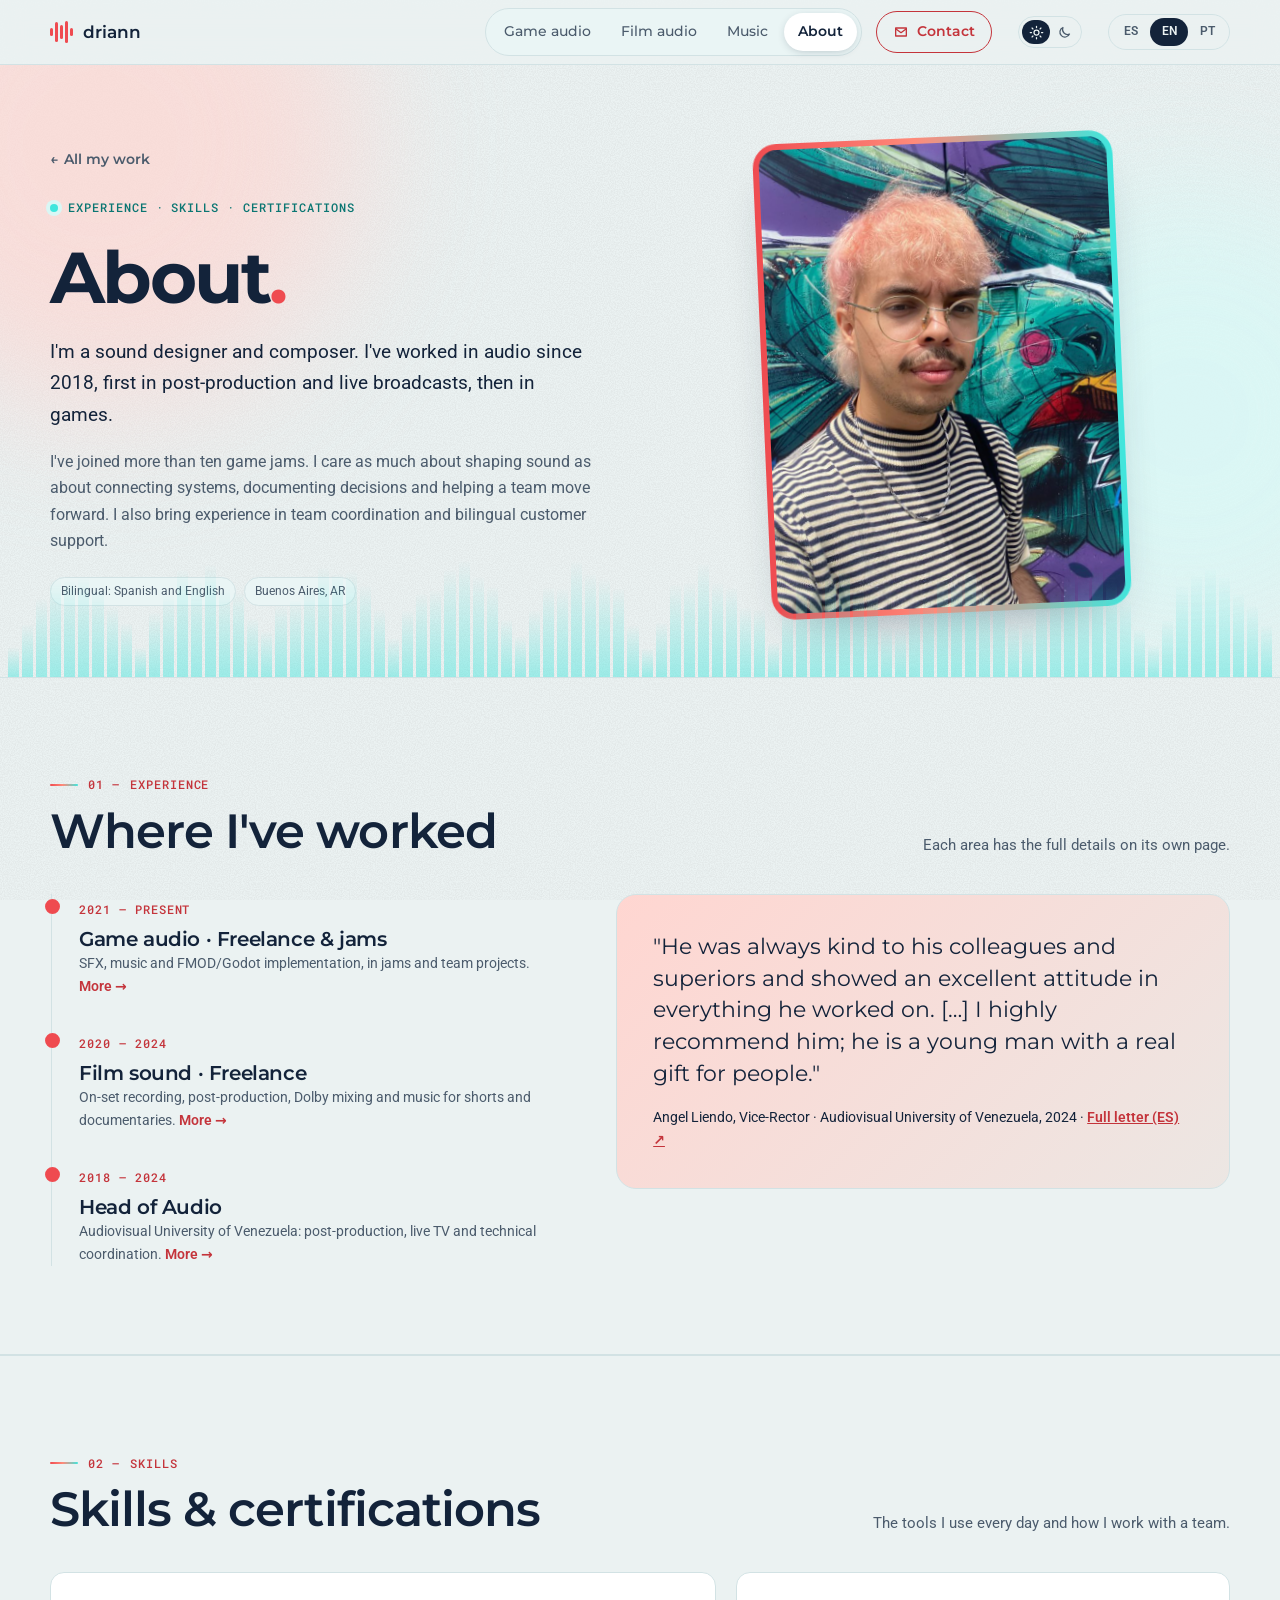
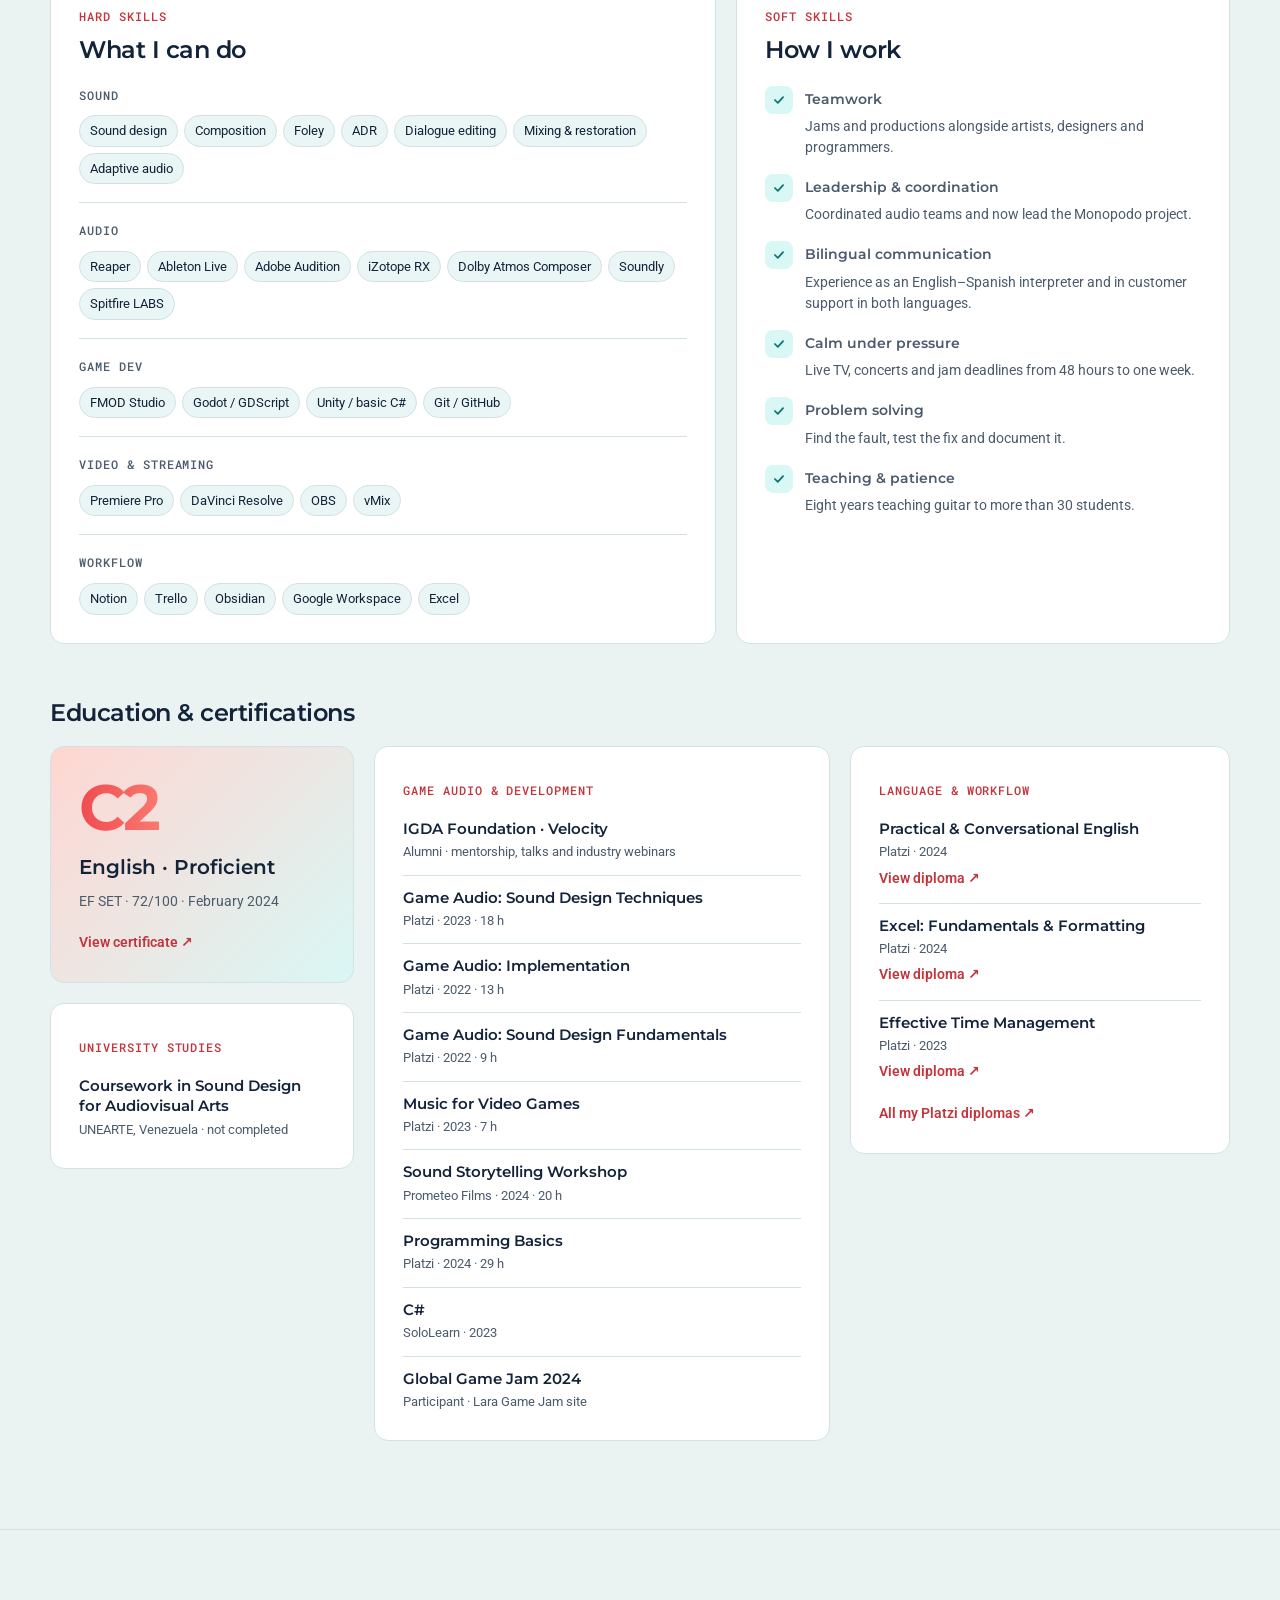
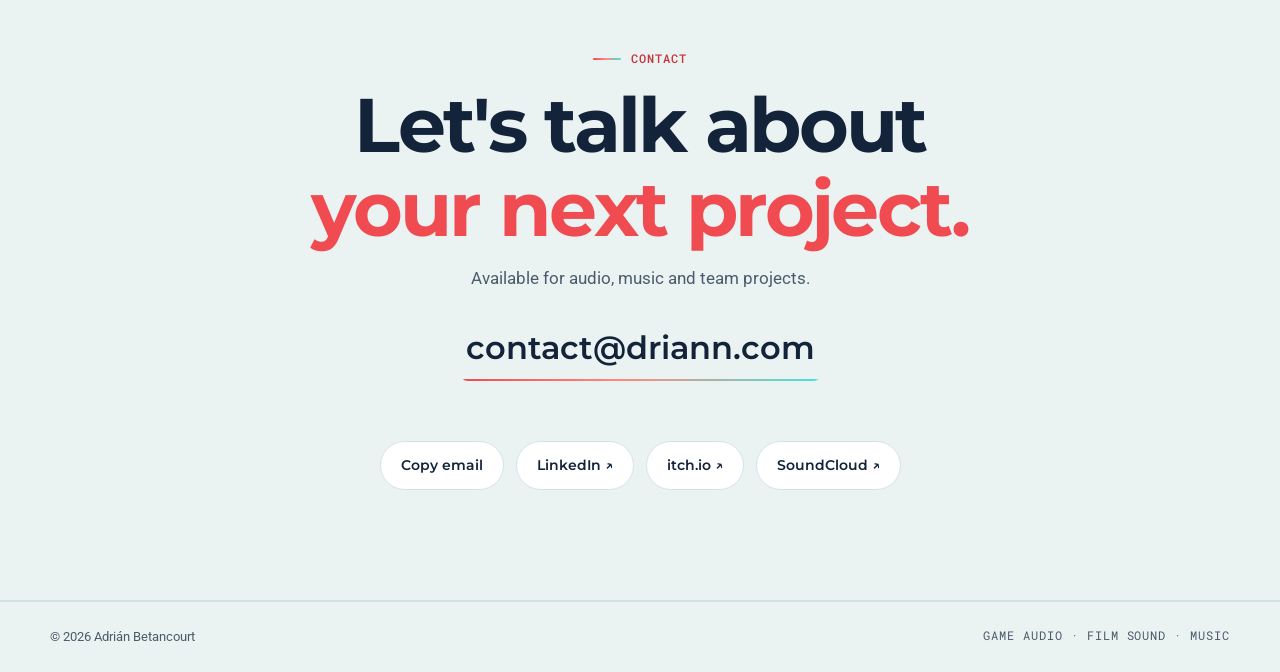
==== commit 2a3d2554: "Add subtle film grain and deepen page backgrounds Grain sits behind the content in both themes; the " ====
--- a/about/index.html
+++ b/about/index.html
@@ -4,7 +4,7 @@
 <meta charset="utf-8">
 <meta name="viewport" content="width=device-width, initial-scale=1">
 <meta name="color-scheme" content="light dark">
-<meta name="theme-color" content="#f5fafa">
+<meta name="theme-color" content="#ebf2f2">
 <meta name="referrer" content="strict-origin-when-cross-origin">
 <title>About — Adrián Betancourt</title>
 <meta name="description" content="About Adrián Betancourt: sound designer and composer since 2018. Experience, skills and certifications.">
@@ -29,8 +29,8 @@
     document.documentElement.setAttribute('data-theme', theme);
   })();
 </script>
-<link rel="stylesheet" href="../assets/site.css?v=20261029d">
-<link rel="stylesheet" href="../assets/motion.css?v=20261029d">
+<link rel="stylesheet" href="../assets/site.css?v=20261029f">
+<link rel="stylesheet" href="../assets/motion.css?v=20261029f">
 </head>
 <body>
 <script>document.documentElement.classList.add('js');</script>
@@ -243,7 +243,7 @@
   </div>
 </footer>
 
-<script src="../assets/site.js?v=20261029d"></script>
-<script src="../assets/motion.js?v=20261029d"></script>
+<script src="../assets/site.js?v=20261029f"></script>
+<script src="../assets/motion.js?v=20261029f"></script>
 </body>
 </html>
--- a/assets/site.css
+++ b/assets/site.css
@@ -1,5 +1,5 @@
 :root {
-  --bg: #f5fafa;
+  --bg: #ebf2f2;
   --surface: #ffffff;
   --surface-2: #eaf5f5;
   --line: #d2e2e4;
@@ -15,8 +15,8 @@
   --cyan-soft: #d9f7f5;
   --accent-fill: #c4343b;   /* button fills under white text, same in both themes */
   --shadow-rgb: 19, 35, 58;
-  --header-bg: rgba(245, 250, 250, .88);
-  --header-bg-solid: rgba(245, 250, 250, .94);
+  --header-bg: rgba(235, 242, 242, .88);
+  --header-bg-solid: rgba(235, 242, 242, .94);
   --badge-bg: rgba(255, 255, 255, .94);
   --hover-tint: rgba(255, 255, 255, .7);
   --font-main: Montserrat, system-ui, sans-serif;
@@ -28,9 +28,9 @@
 /* Dark theme: set on <html> by the inline script in each page's head (saved choice, else the system setting) */
 html[data-theme="dark"] {
   color-scheme: dark;
-  --bg: #0d1724;
-  --surface: #142133;
-  --surface-2: #1a2b40;
+  --bg: #070d15;
+  --surface: #111c2b;
+  --surface-2: #172638;
   --line: #263a52;
   --line-strong: #3d5675;
   --text: #e6eef2;
@@ -42,9 +42,9 @@
   --cyan-ink: #5ee9e1;
   --cyan-soft: #11393d;
   --shadow-rgb: 0, 0, 0;
-  --header-bg: rgba(13, 23, 36, .85);
-  --header-bg-solid: rgba(13, 23, 36, .94);
-  --badge-bg: rgba(20, 33, 51, .94);
+  --header-bg: rgba(7, 13, 21, .85);
+  --header-bg-solid: rgba(7, 13, 21, .94);
+  --badge-bg: rgba(17, 28, 43, .94);
   --hover-tint: rgba(255, 255, 255, .08);
 }
 html[data-theme="dark"] .soft li::before { background-image: url("data:image/svg+xml,%3Csvg xmlns='http://www.w3.org/2000/svg' viewBox='0 0 24 24' fill='none' stroke='%235ee9e1' stroke-width='3' stroke-linecap='round' stroke-linejoin='round'%3E%3Cpath d='M5 12l5 5 9-10'/%3E%3C/svg%3E"); }
@@ -59,6 +59,13 @@
   line-height: 1.65;
   -webkit-font-smoothing: antialiased;
 }
+/* Film grain on the page background only: fixed behind the content, so cards and media stay clean */
+body::before {
+  content: ""; position: fixed; inset: 0; z-index: -1; pointer-events: none;
+  background: url("data:image/svg+xml,%3Csvg xmlns='http://www.w3.org/2000/svg' width='200' height='200'%3E%3Cfilter id='g'%3E%3CfeTurbulence type='fractalNoise' baseFrequency='.85' numOctaves='3' stitchTiles='stitch'/%3E%3CfeColorMatrix values='0 0 0 0 .5 0 0 0 0 .5 0 0 0 0 .5 0 0 0 3 -1.1'/%3E%3C/filter%3E%3Crect width='100%25' height='100%25' filter='url(%23g)'/%3E%3C/svg%3E");
+  opacity: var(--grain, .17);
+}
+html[data-theme="dark"] body::before { --grain: .04; }
 img { max-width: 100%; display: block; }
 a { color: inherit; }
 button { font: inherit; color: inherit; cursor: pointer; }
@@ -157,7 +164,7 @@
 .section-head h2 { font-size: clamp(32px, 4vw, 48px); font-weight: 600; margin-top: 10px; }
 .section-head p { max-width: 380px; margin: 0; color: var(--muted); font-size: 15px; }
 .kicker { color: var(--accent-ink); font-weight: 500; }
-.band { background: var(--surface); border-block: 1px solid var(--line); }
+.band { border-block: 1px solid var(--line); } /* no fill: the page background and its grain run through every section */
 
 /* Featured */
 .featured {
@@ -343,7 +350,6 @@
 /* Music page: track cards with SoundCloud players */
 .tracks { display: grid; grid-template-columns: repeat(3, 1fr); gap: 20px; }
 .track { display: flex; flex-direction: column; gap: 10px; background: var(--surface); border: 1px solid var(--line); border-radius: var(--radius); padding: 20px; }
-.band .track { background: var(--bg); }
 .track-top { display: flex; justify-content: space-between; gap: 12px; color: var(--muted); font-size: 11px; }
 .track h3 { font-size: 22px; font-weight: 600; }
 .track p { margin: 0; font-size: 14px; color: var(--muted); }
--- a/assets/motion.css
+++ b/assets/motion.css
@@ -39,7 +39,7 @@
 
 /* Hero: two soft colour blobs drifting behind the content */
 .hero::before, .hero::after {
-  content: ""; position: absolute; z-index: -1; border-radius: 50%; filter: blur(70px); pointer-events: none;
+  content: ""; position: absolute; z-index: -2; border-radius: 50%; filter: blur(70px); pointer-events: none; /* below the film grain (z-index -1) */
 }
 .hero::before { width: 520px; height: 520px; left: -160px; top: -180px; background: var(--pink); opacity: .7; animation: drift-a 18s ease-in-out infinite alternate; }
 .hero::after { width: 460px; height: 460px; right: -140px; top: 20%; background: var(--cyan-soft); opacity: .9; animation: drift-b 22s ease-in-out infinite alternate; }
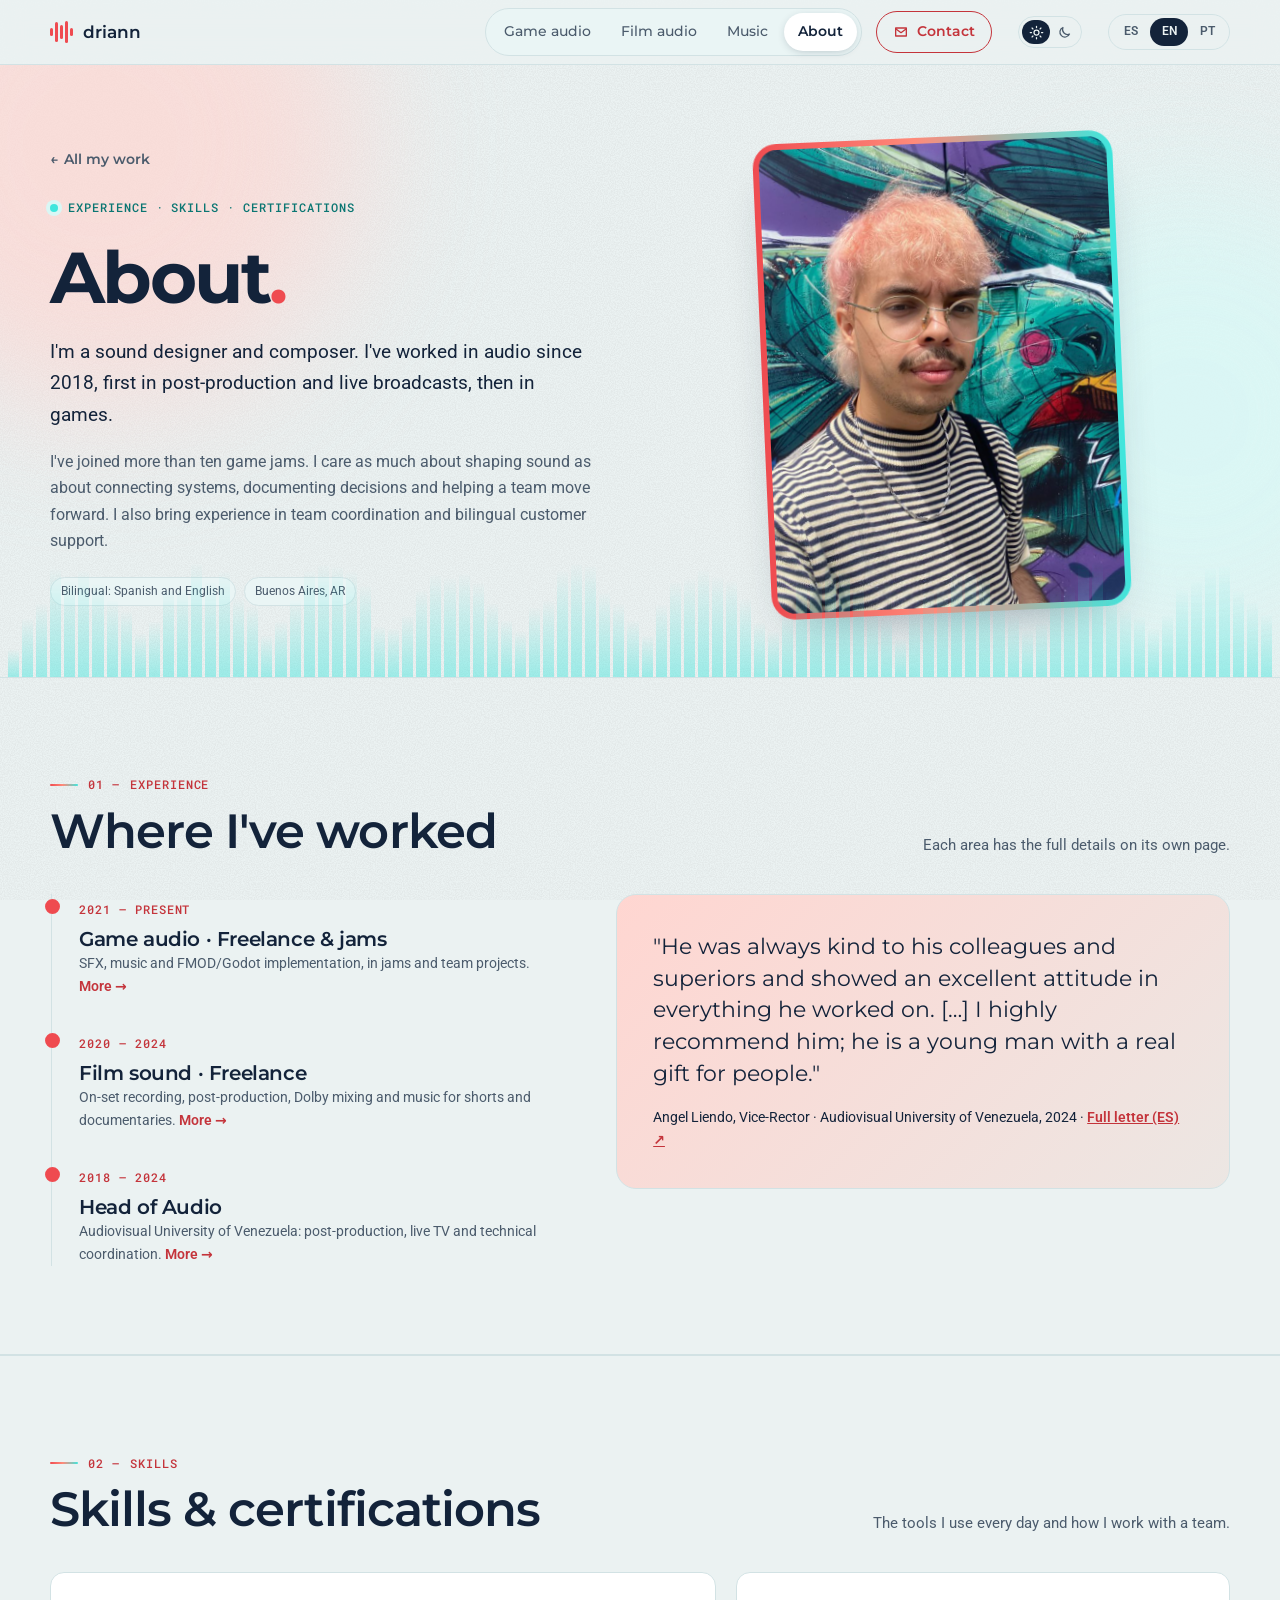
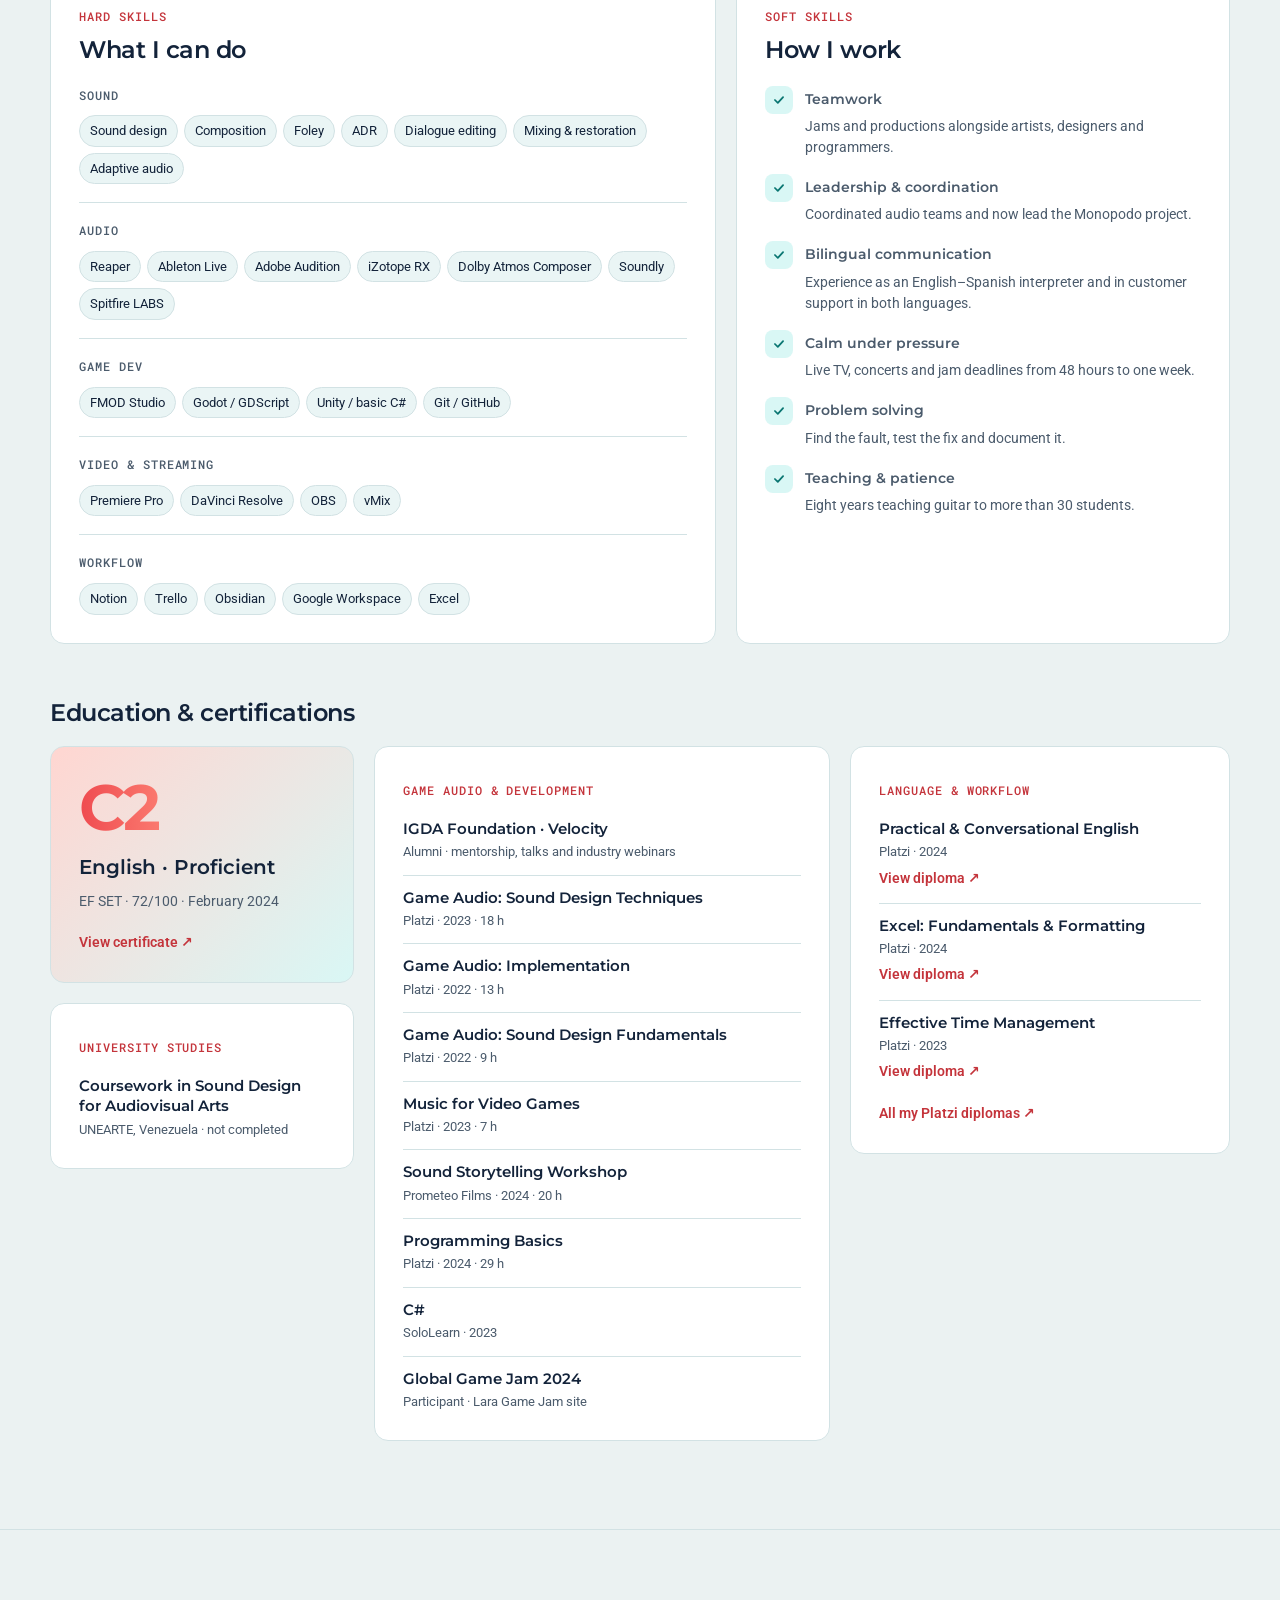
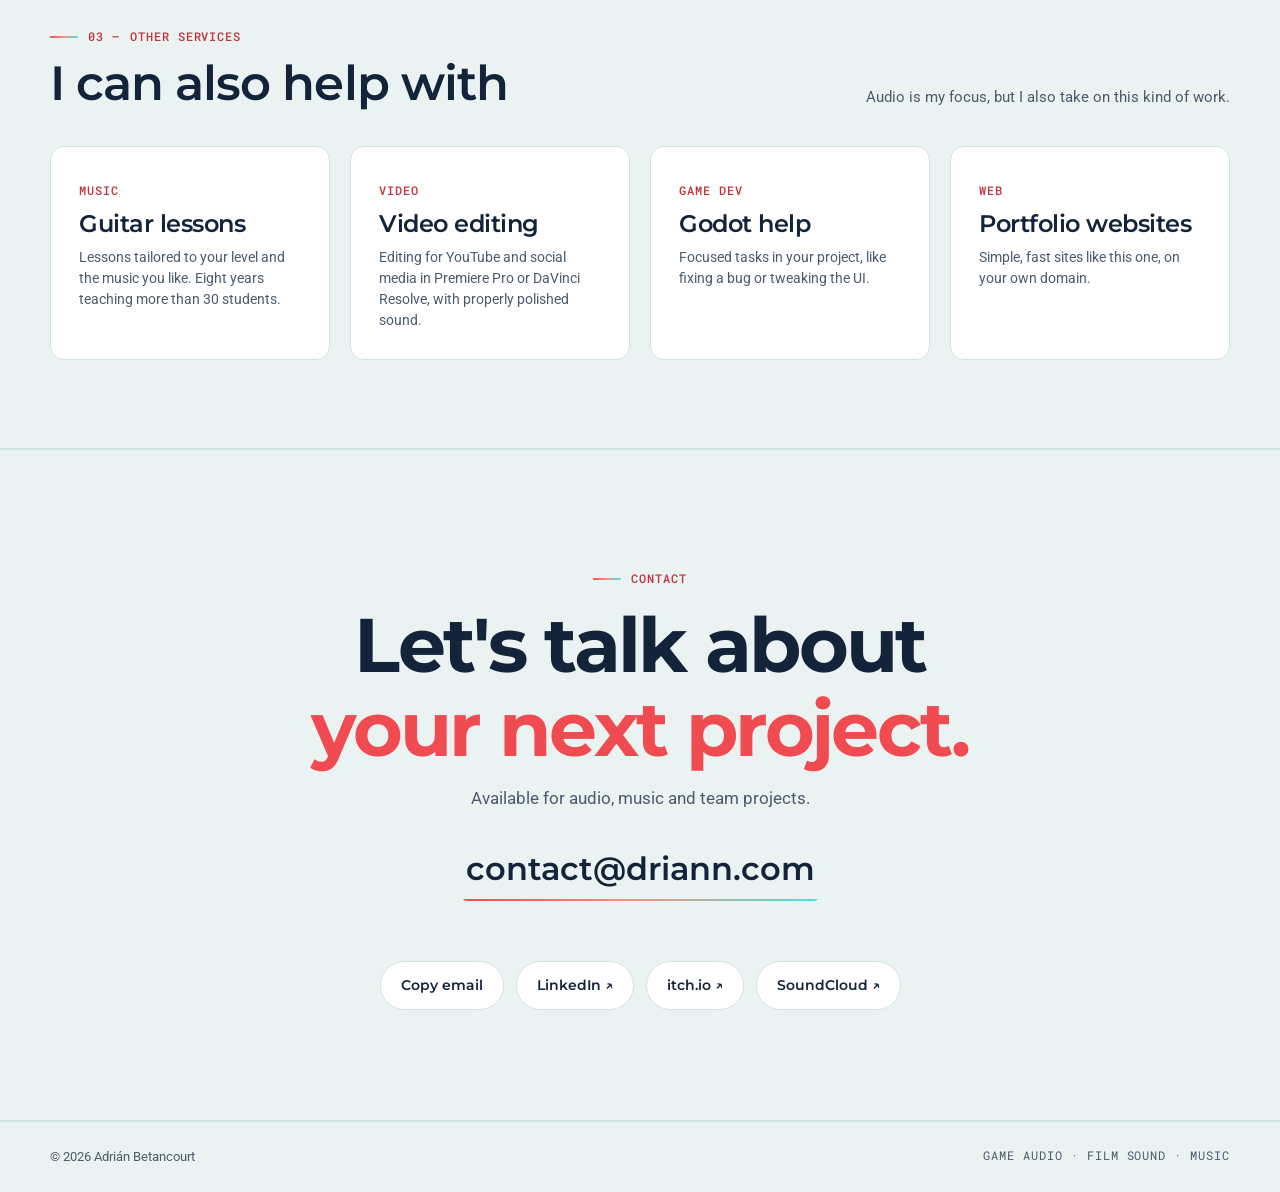
==== commit b7797094: "Add "Other services" section to About page Guitar lessons, video editing, Godot help and portfolio w" ====
--- a/about/index.html
+++ b/about/index.html
@@ -29,7 +29,7 @@
     document.documentElement.setAttribute('data-theme', theme);
   })();
 </script>
-<link rel="stylesheet" href="../assets/site.css?v=20261029f">
+<link rel="stylesheet" href="../assets/site.css?v=20261029g">
 <link rel="stylesheet" href="../assets/motion.css?v=20261029f">
 </head>
 <body>
@@ -218,6 +218,41 @@
     </div>
   </section>
 
+  <!-- Other services -->
+  <section id="services" class="band">
+    <div class="wrap">
+      <div class="section-head reveal">
+        <div>
+          <span class="mono kicker">03 — <span class="es">Otros servicios</span><span class="en">Other services</span><span class="pt">Outros serviços</span></span>
+          <h2><span class="es">También puedo ayudarte con</span><span class="en">I can also help with</span><span class="pt">Também posso ajudar com</span></h2>
+        </div>
+        <p><span class="es">Mi foco es el audio, pero también hago estos trabajos.</span><span class="en">Audio is my focus, but I also take on this kind of work.</span><span class="pt">Meu foco é o áudio, mas também faço estes trabalhos.</span></p>
+      </div>
+      <div class="services">
+        <div class="panel reveal">
+          <span class="mono kicker"><span class="es">Música</span><span class="en">Music</span><span class="pt">Música</span></span>
+          <h3><span class="es">Clases de guitarra</span><span class="en">Guitar lessons</span><span class="pt">Aulas de guitarra</span></h3>
+          <p><span class="es">Clases adaptadas a tu nivel y a la música que te gusta. Ocho años enseñando a más de 30 alumnos.</span><span class="en">Lessons tailored to your level and the music you like. Eight years teaching more than 30 students.</span><span class="pt">Aulas adaptadas ao seu nível e à música de que você gosta. Oito anos ensinando mais de 30 alunos.</span></p>
+        </div>
+        <div class="panel reveal">
+          <span class="mono kicker"><span class="es">Video</span><span class="en">Video</span><span class="pt">Vídeo</span></span>
+          <h3><span class="es">Edición de video</span><span class="en">Video editing</span><span class="pt">Edição de vídeo</span></h3>
+          <p><span class="es">Edición para YouTube y redes en Premiere Pro o DaVinci Resolve, con el sonido bien cuidado.</span><span class="en">Editing for YouTube and social media in Premiere Pro or DaVinci Resolve, with properly polished sound.</span><span class="pt">Edição para YouTube e redes em Premiere Pro ou DaVinci Resolve, com o som bem cuidado.</span></p>
+        </div>
+        <div class="panel reveal">
+          <span class="mono kicker"><span class="es">Videojuegos</span><span class="en">Game dev</span><span class="pt">Games</span></span>
+          <h3><span class="es">Ayuda con Godot</span><span class="en">Godot help</span><span class="pt">Ajuda com Godot</span></h3>
+          <p><span class="es">Tareas acotadas en tu proyecto, como arreglar un bug o ajustar la interfaz.</span><span class="en">Focused tasks in your project, like fixing a bug or tweaking the UI.</span><span class="pt">Tarefas pontuais no seu projeto, como corrigir um bug ou ajustar a interface.</span></p>
+        </div>
+        <div class="panel reveal">
+          <span class="mono kicker">Web</span>
+          <h3><span class="es">Webs de portfolio</span><span class="en">Portfolio websites</span><span class="pt">Sites de portfólio</span></h3>
+          <p><span class="es">Sitios simples y rápidos como este, en tu propio dominio.</span><span class="en">Simple, fast sites like this one, on your own domain.</span><span class="pt">Sites simples e rápidos como este, no seu próprio domínio.</span></p>
+        </div>
+      </div>
+    </div>
+  </section>
+
   <!-- Contact -->
   <section id="contact" class="band contact">
     <div class="wrap reveal">
--- a/assets/site.css
+++ b/assets/site.css
@@ -254,6 +254,9 @@
 .soft li::before { content: ""; grid-row: span 2; width: 28px; height: 28px; border-radius: 8px; background: var(--cyan-soft) url("data:image/svg+xml,%3Csvg xmlns='http://www.w3.org/2000/svg' viewBox='0 0 24 24' fill='none' stroke='%230a7672' stroke-width='3' stroke-linecap='round' stroke-linejoin='round'%3E%3Cpath d='M5 12l5 5 9-10'/%3E%3C/svg%3E") center / 14px no-repeat; }
 .soft b { font-family: var(--font-main); font-weight: 600; font-size: 16px; }
 .soft span { color: var(--muted); font-size: 14px; line-height: 1.5; }
+.services { display: grid; grid-template-columns: repeat(4, 1fr); gap: 20px; }
+.services .panel > h3 { margin-bottom: 10px; }
+.services p { margin: 0; color: var(--muted); font-size: 14px; line-height: 1.5; }
 .certs-head { margin: 56px 0 20px; font-size: 24px; font-weight: 600; }
 .certs { display: grid; grid-template-columns: .8fr 1.2fr 1fr; gap: 20px; align-items: start; }
 .certs-side { display: grid; gap: 20px; }
@@ -298,6 +301,7 @@
   .hero-grid { gap: 36px; }
   .grid { grid-template-columns: repeat(2, 1fr); }
   .skillset { grid-template-columns: 1fr; }
+  .services { grid-template-columns: 1fr 1fr; }
   .certs { grid-template-columns: 1fr 1fr; }
   .certs-side { grid-column: 1 / -1; grid-template-columns: 1fr 1fr; }
   .featured-media { min-height: 0; aspect-ratio: 16 / 9; }
@@ -307,6 +311,7 @@
   section { padding: 64px 0; }
   .hero { padding: 44px 0 56px; }
   .section-head { flex-direction: column; align-items: start; }
+  .services { grid-template-columns: 1fr; }
   .grid, .certs, .certs-side, .disciplines { grid-template-columns: 1fr; }
   .featured-body, .panel { padding: 24px; }
   .featured-body h3 { font-size: 32px; }
